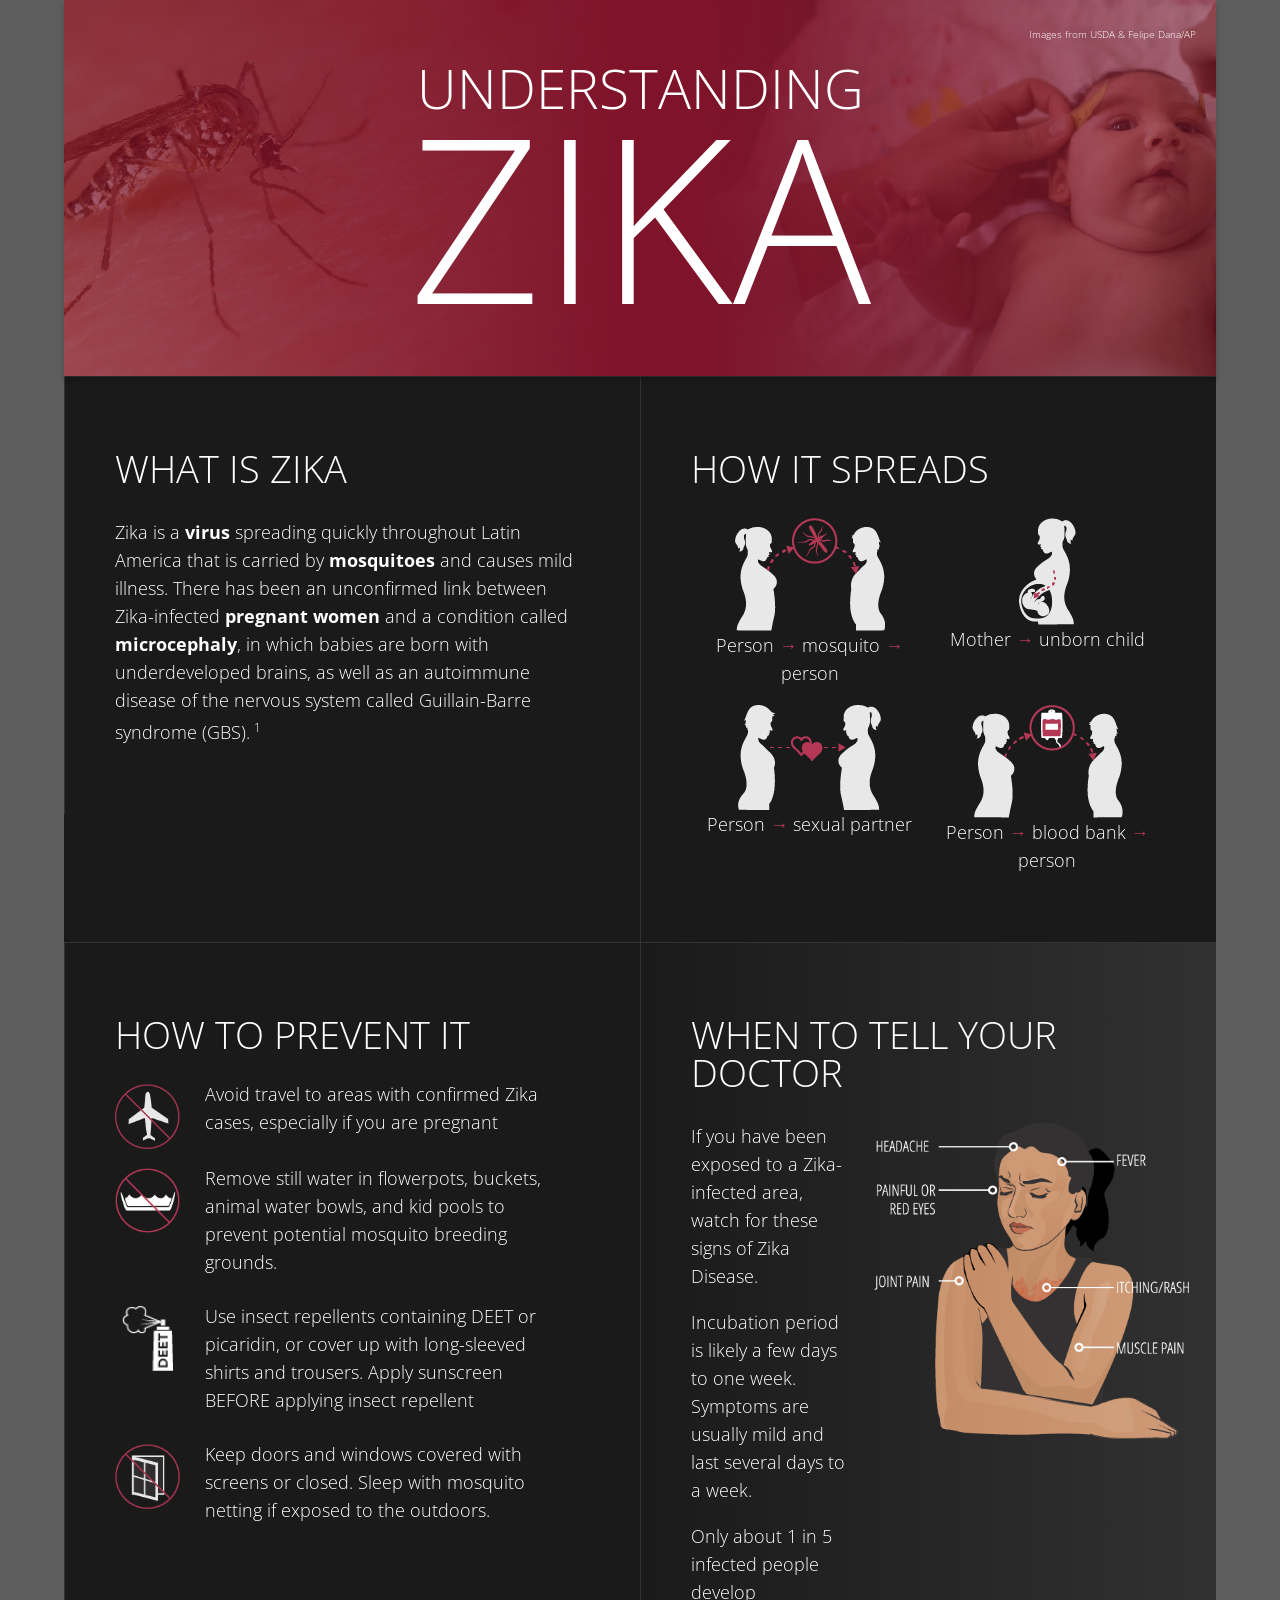
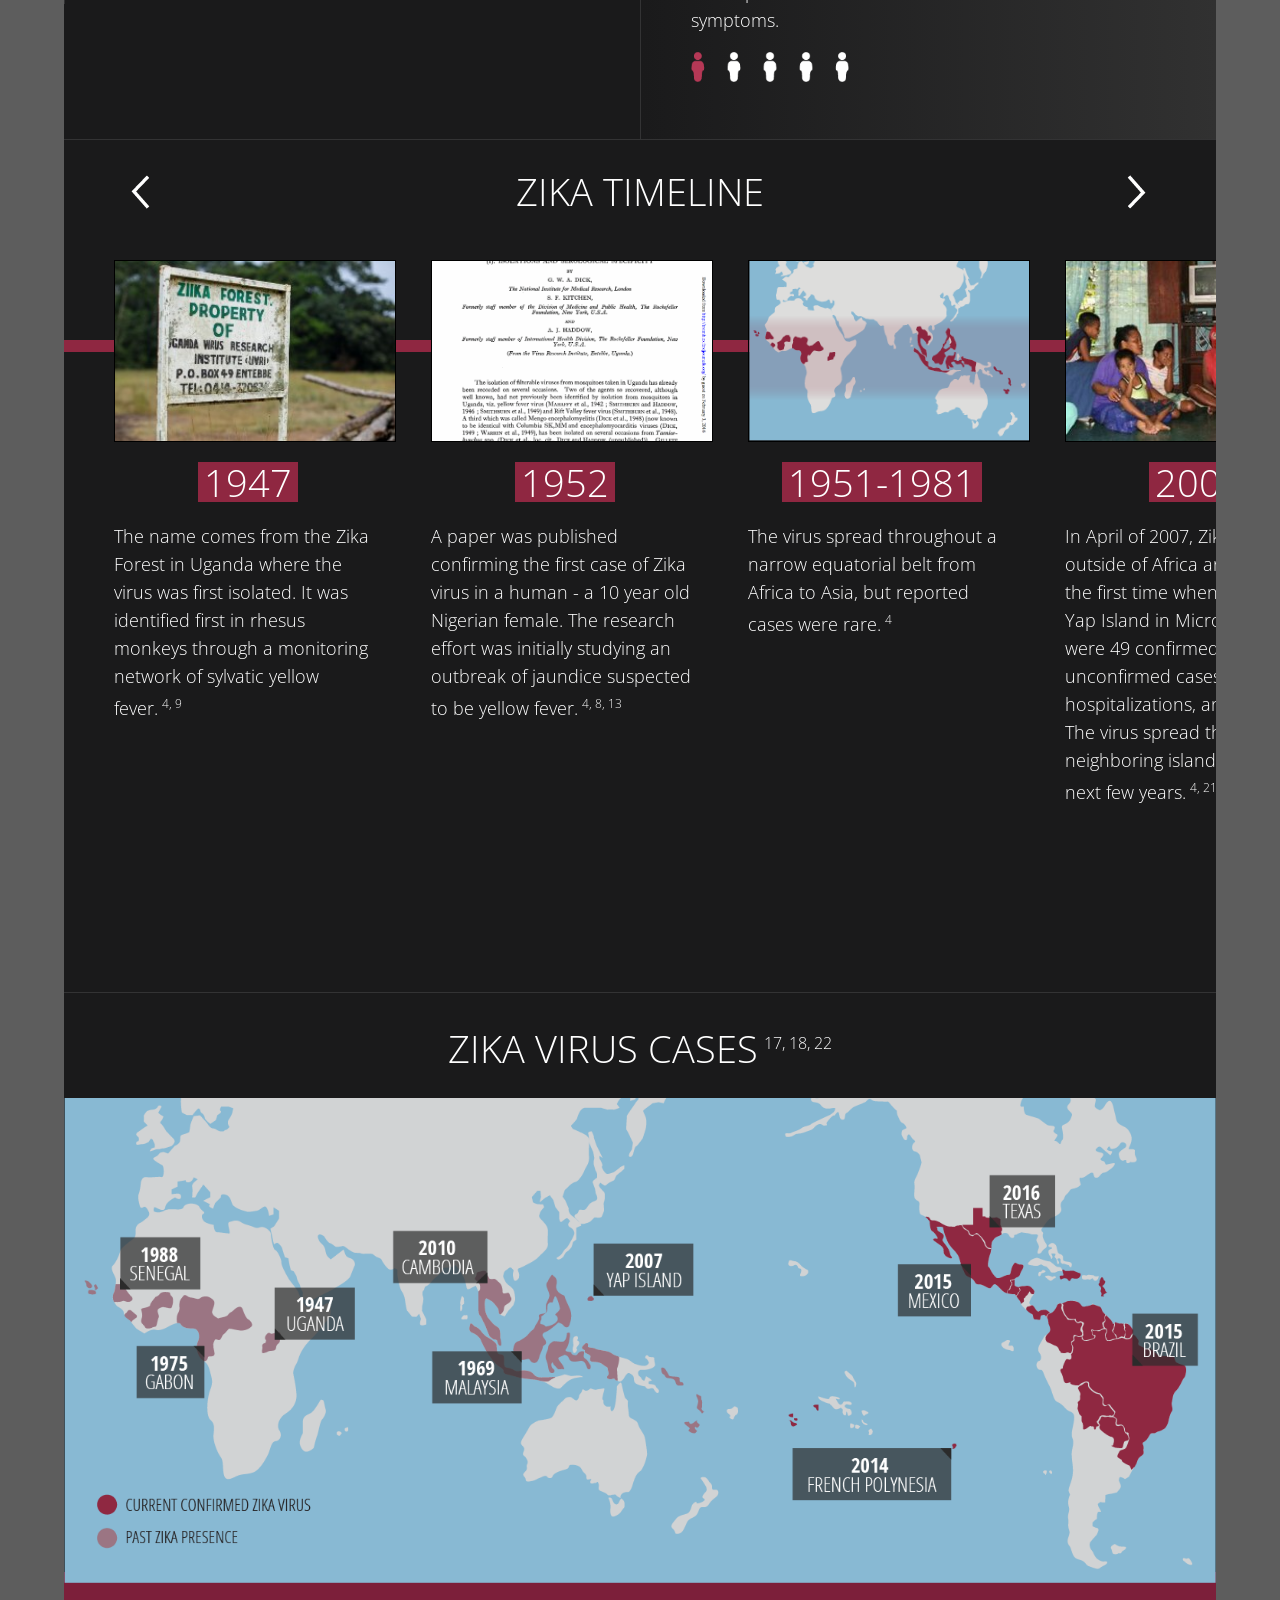
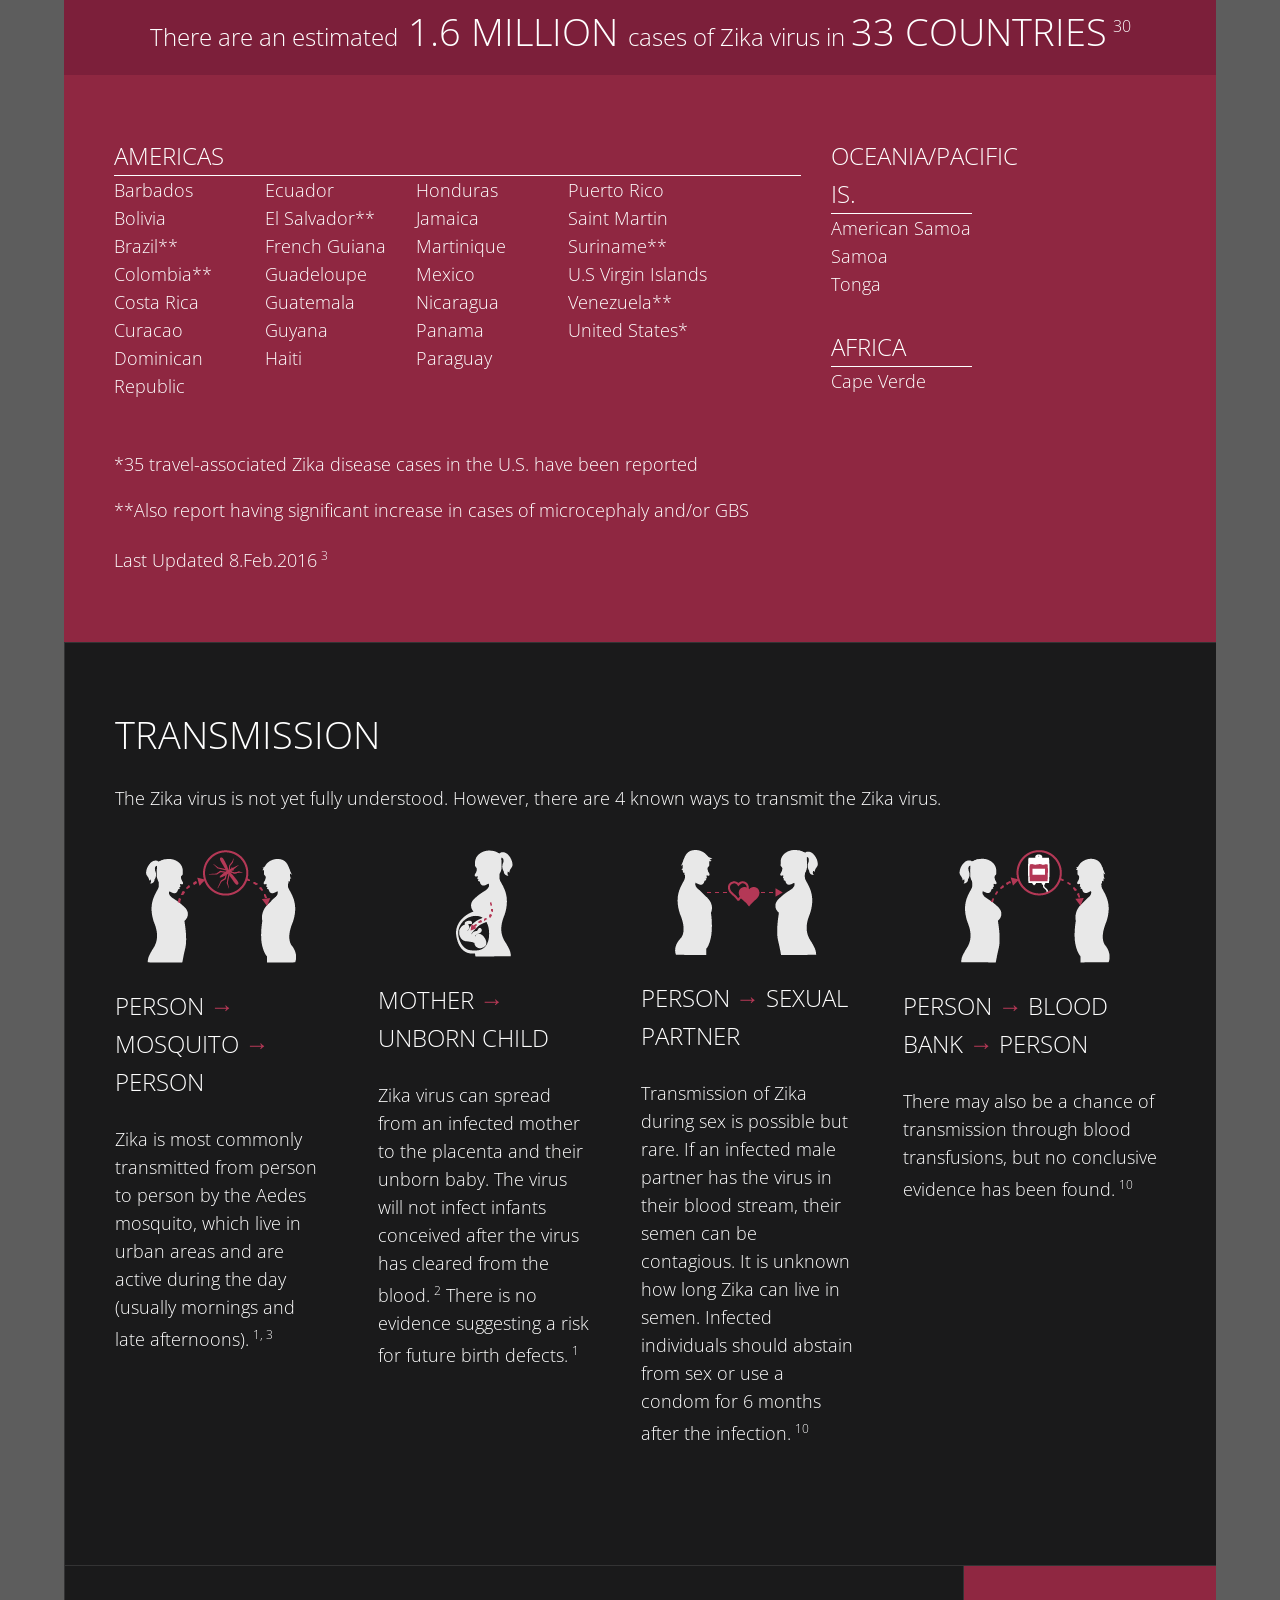
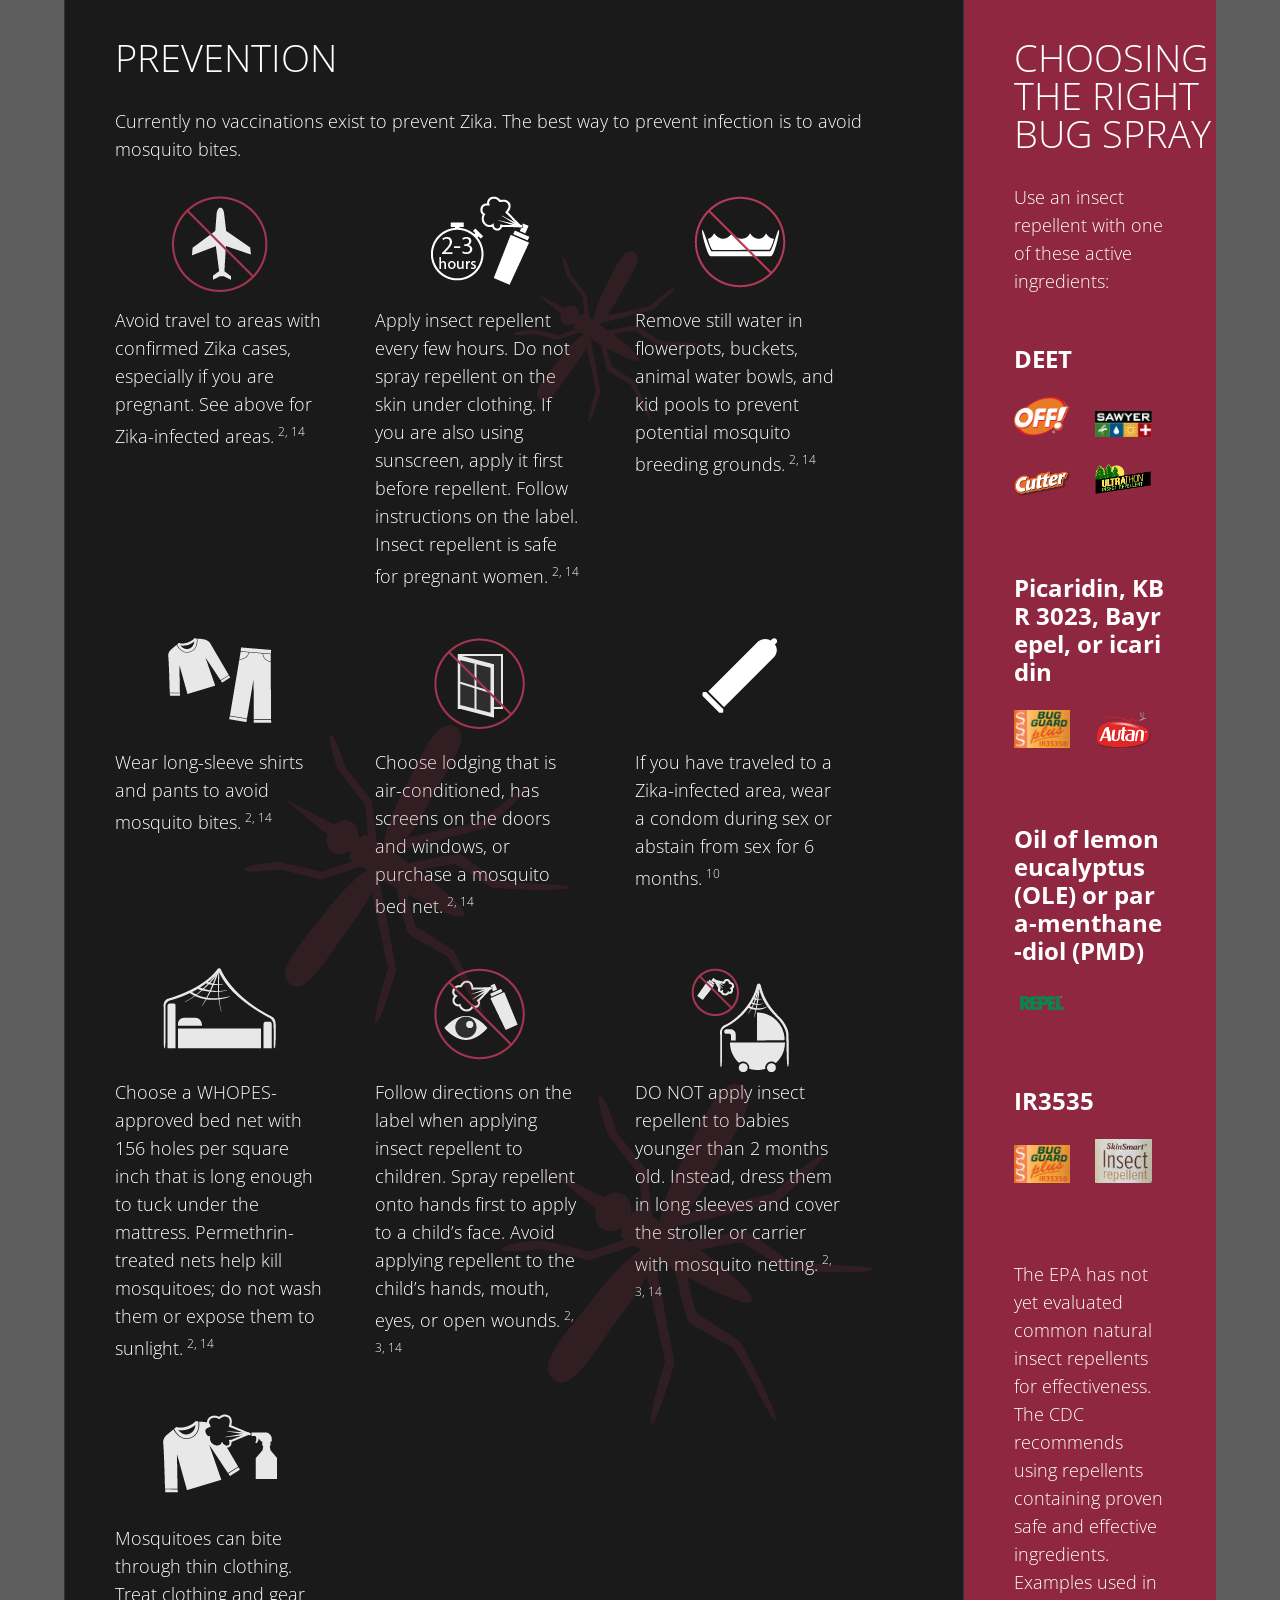
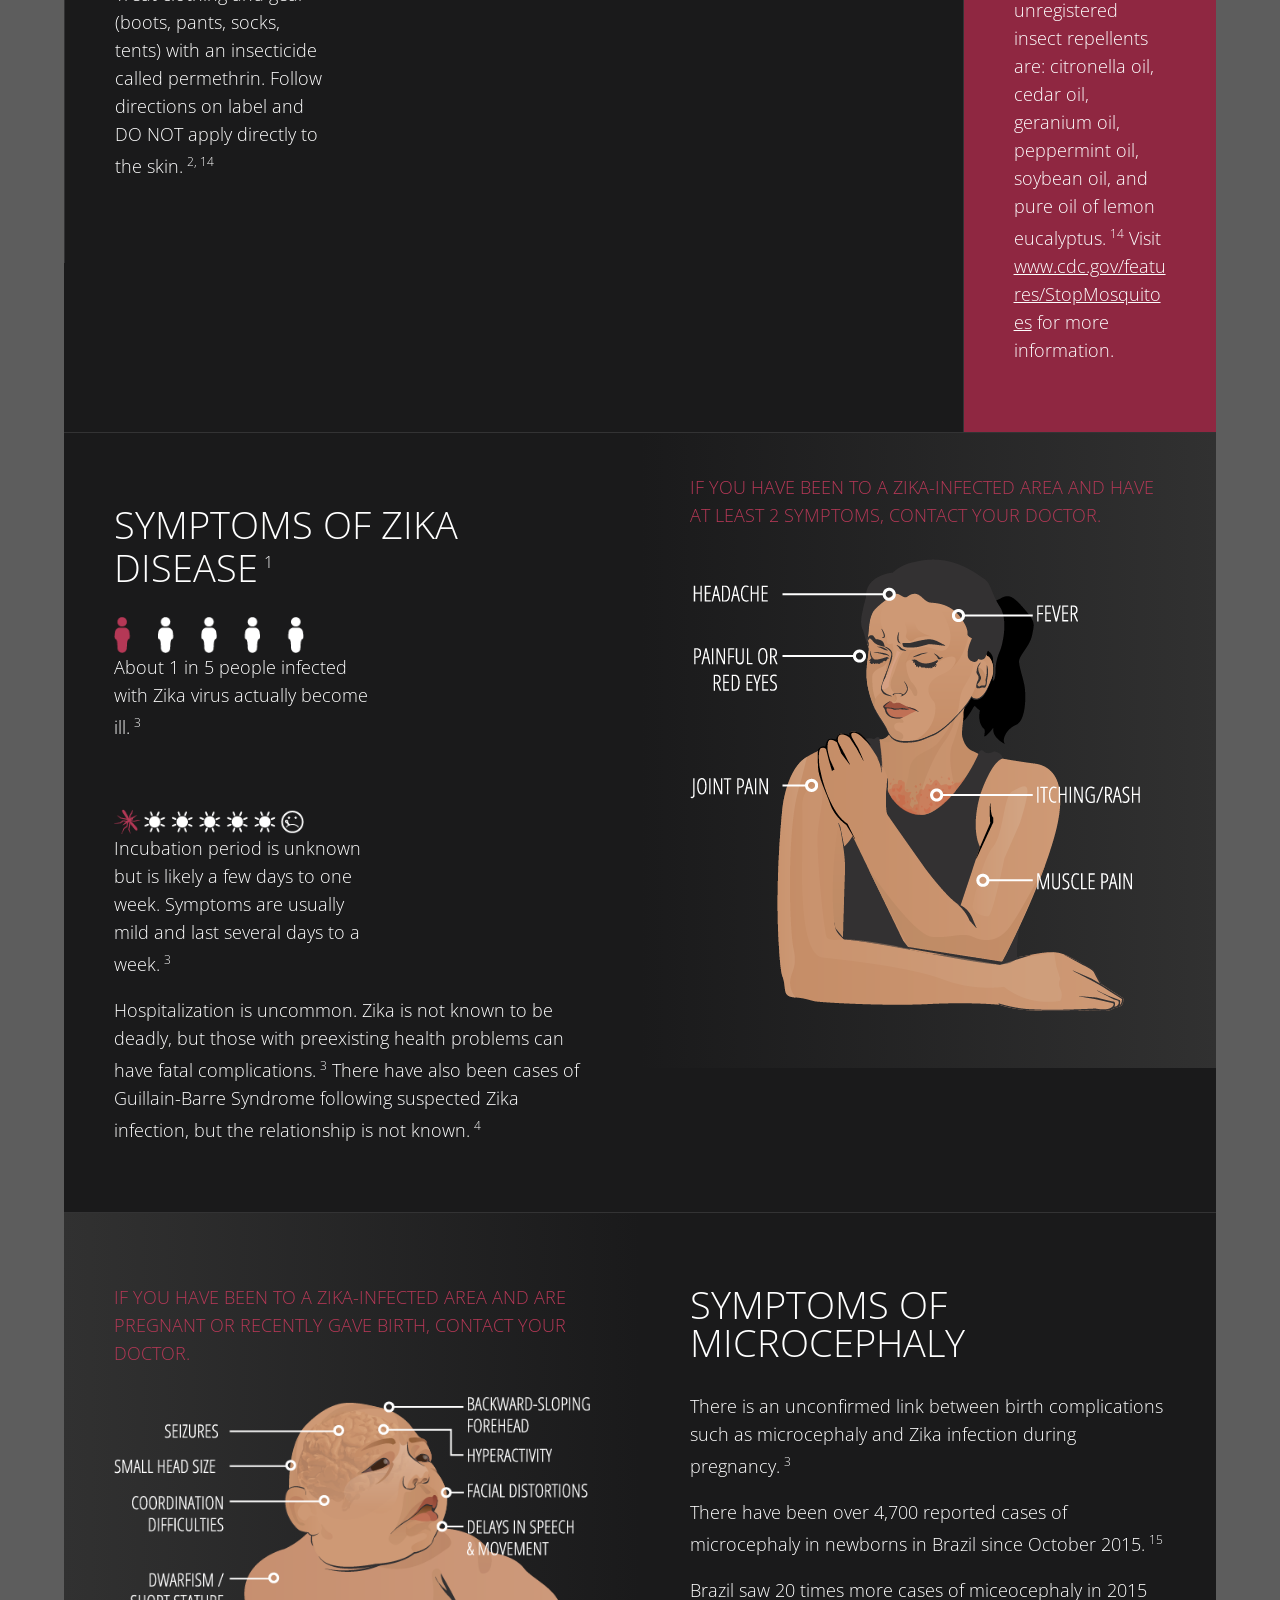
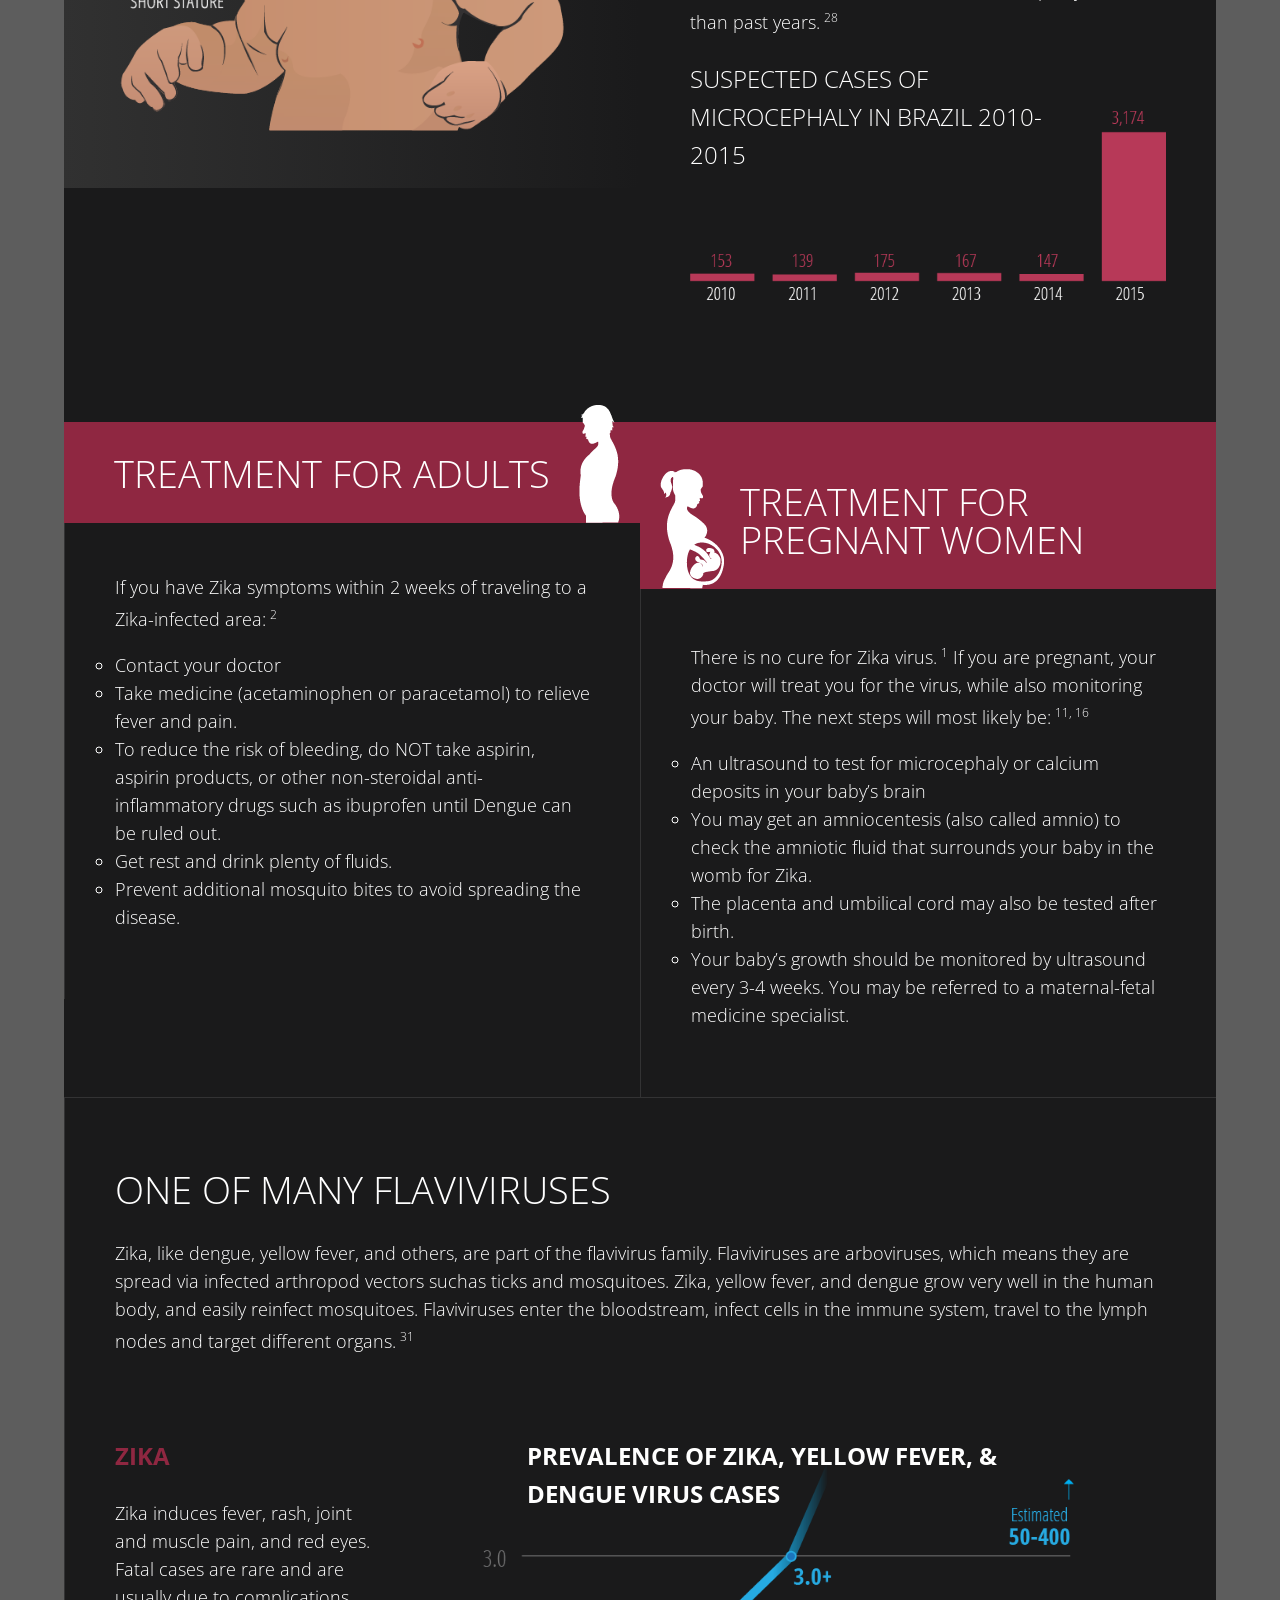
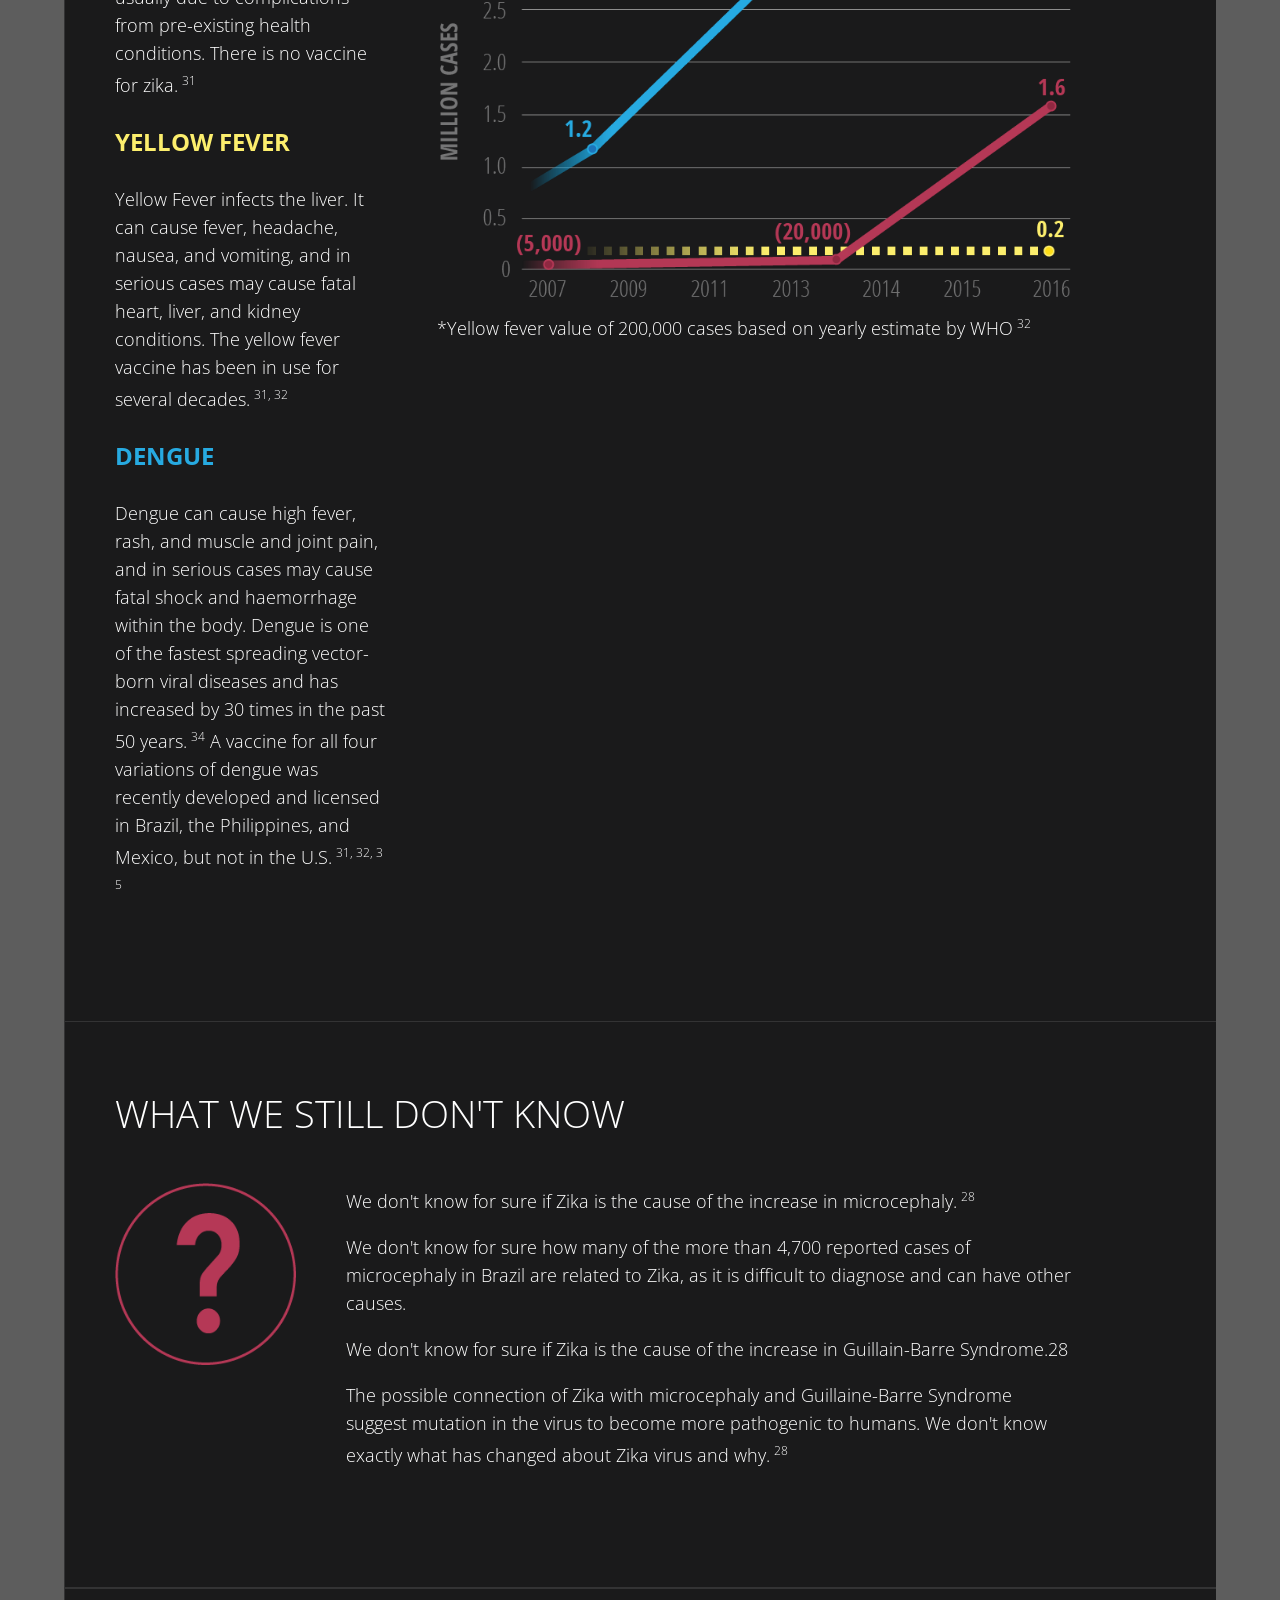
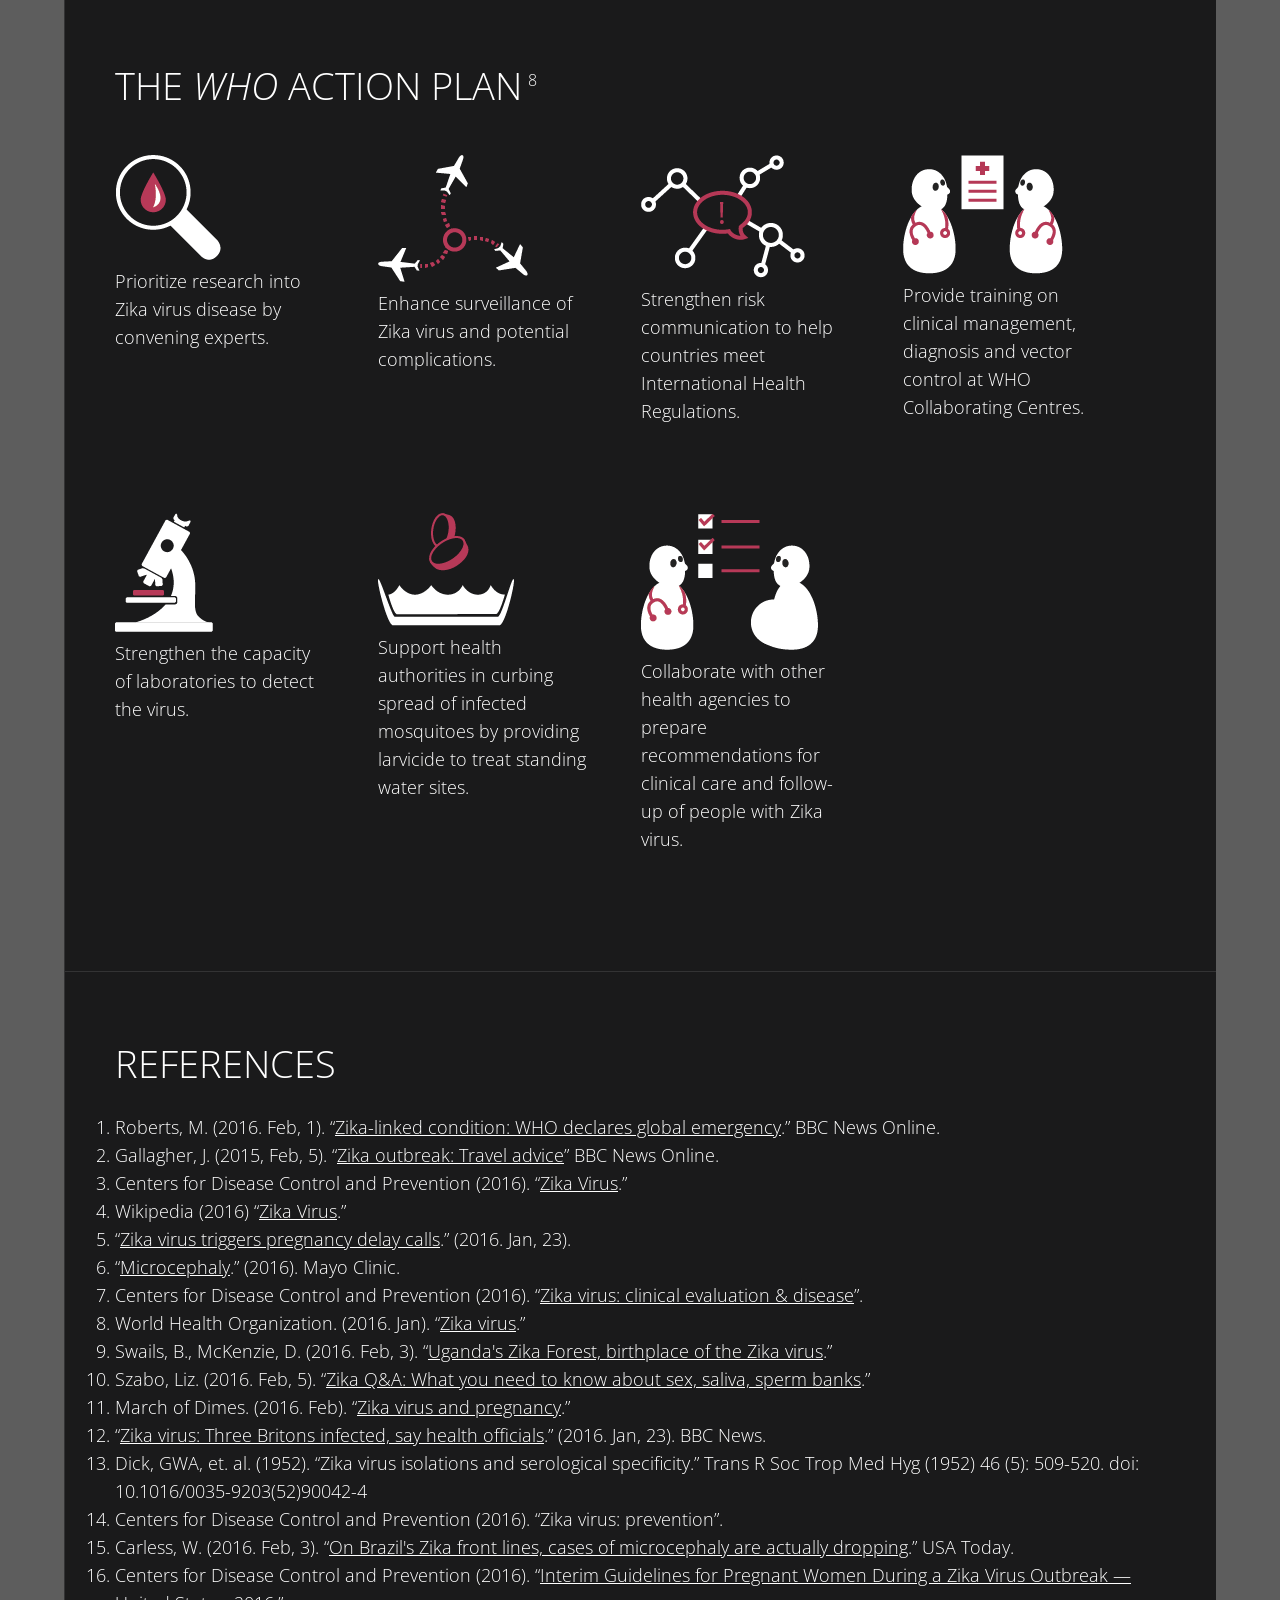
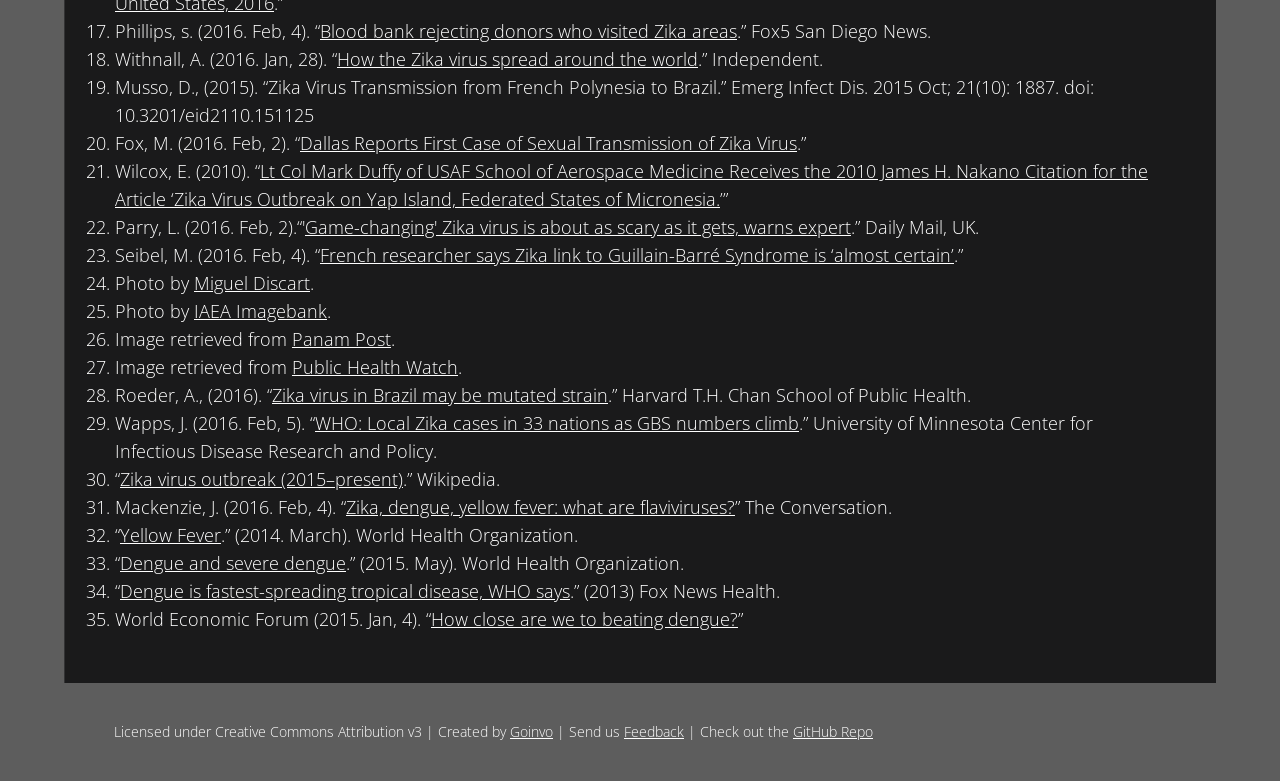
==== index.html @ 864852ea "anchor tag headers, graph update, references update" ====
<!DOCTYPE html>
<html lang="en-US">
<head>
	<meta http-equiv="Content-Type" content="text/html; charset=UTF-8"> 
	<title>Understanding Zika</title>
	<meta name="description" content="A visual guide to the Zika virus.">
	<meta name="author" content="Involution Studios">

	<meta name="twitter:card" content="summary_large_image">
	<meta name="twitter:creator" content="@goinvo">
	<meta name="twitter:title" content="Understanding Zika">
	<meta name="twitter:url" content="http://understandingzika.org/">
	<meta name="twitter:description" content="A visual guide to the #Zika virus.">
	<meta name="twitter:image" content="http://understandingzika.org/assets/images/zika-twitter-card.jpg">

	<meta name="viewport" content="initial-scale=1, width=device-width">
  
  	<link href='https://fonts.googleapis.com/css?family=Open+Sans:300,700' rel='stylesheet' type='text/css'>
	<link href='https://fonts.googleapis.com/css?family=Open+Sans+Condensed:300,700' rel='stylesheet' type='text/css'>
	<link rel="stylesheet" href="./assets/css/zika.css" media="screen">
</head>

<body>
	<div class="container">
		<nav>
			<div class="menu">
				<ul>
					<li id="expand">&equiv; </li>
					<li id="page-title">ZIKA</li>
					<li><a href="#what-is-zika">Overview</a></li>
					<li><a href="#where-is-zika">Infected Areas</a></li>
					<li><a href="#transmission">Transmission</a></li>
					<li><a href="#prevention">Prevention</a></li>
					<li><a href="#zika-symptoms">Symptoms</a></li>
					<li><a href="#treatments">Treatment</a></li>
					<li><a href="#action-plan">Action Plan</a></li>
					<li><a href="mailto:zika@goinvo.com?subject=Feedback for Understanding Zika">Feedback</a></li>
				</ul>
			</div>
			<!--<div class="providers"><a href="http://www.cdc.gov/mmwr/volumes/65/wr/mm6502e1.htm">For Healthcare Providers</a></div>-->
		</nav>

		<div class="header">
			<h1 class="title"><span id="title-understanding">Understanding</span> <span id="title-zika">Zika</span></h1>
			<div class="header-note">Images from USDA &amp; Felipe Dana/AP</div>
		</div>

		<div class="article">
			<div class="row">
				<div class="column one-half" id="what-is-zika">
					<h2>What is Zika</h2>
					<p>Zika is a <strong>virus</strong> spreading quickly throughout Latin America that is carried by <strong>mosquitoes</strong> and causes mild illness. There has been an unconfirmed link between Zika-infected <strong>pregnant women</strong> and a condition called <strong>microcephaly</strong>, in which babies are born with underdeveloped brains, as well as an autoimmune disease of the nervous system called Guillain-Barre syndrome (GBS).<sup><a href="#ref-1">1</a></sup></p>
				</div><!--end #what-is-->
				<div class="column one-half" id="spread">
					<h2>How it Spreads</h2>
					<div class="row">
						<div class="way_spread column one-half">
							<div class="image">
								<img src="./assets/images/spread-mosquito.png" alt="person to mosquito to person" class="scale-with-grid">
							</div>
							<p>Person <span class="arrow">&rarr;</span> mosquito <span class="arrow">&rarr;</span> person</p>
						</div>
						<div class="way_spread column one-half">
							<div class="image">
								<img src="./assets/images/spread-mother.png" alt="mother to unborn child"  class="scale-with-grid">
							</div>
							<p>Mother <span class="arrow">&rarr;</span> unborn child</p>
						</div>
					</div>
					<div class="row">
						<div class="way_spread column one-half">
							<div class="image">
								<img src="./assets/images/spread-partner.png" alt="person to partner" class="scale-with-grid">
							</div>
							<p>Person <span class="arrow">&rarr;</span> sexual partner</p>
						</div>
						<div class="way_spread column one-half">
							<div class="image">
								<img src="./assets/images/spread-bloodbank.png" alt="person to partner" class="scale-with-grid">
							</div>
							<p>Person <span class="arrow">&rarr;</span> blood bank <span class="arrow">&rarr;</span> person</p>
						</div>
					</div>
				</div><!--end spread-->
			</div> <!--end row 1 -->
			
			<div class="row">
				<div class="column one-half" id="overview-prevent">
					<h2>How to Prevent it</h2>
					<ul>
						<li id="prevent-travel">
							<div class="image">
								<img src="./assets/images/prevent-travel-2.png" alt="avoid travel">
							</div> 
							<p class="description">Avoid travel to areas with confirmed Zika cases, especially if you are pregnant</p>
						</li>
						<li id="prevent-longsleeves">
							<div class="image">
								<img src="./assets/images/emptywater.png" alt="longsleeved shirt">
							</div> 
							<p class="description">Remove still water in flowerpots, buckets, animal water bowls, and kid pools to prevent potential mosquito breeding grounds.</p>
						</li>
						<li id="prevent-bugspray">
							<div class="image">
								<img src="./assets/images/prevent-bugspray.png" alt="bugspray">
							</div> 
							<p class="description">Use insect repellents containing DEET or picaridin, or cover up with long-sleeved shirts and trousers. Apply sunscreen BEFORE applying insect repellent</p>
						</li>
						<li id="prevent-close">
							<div class="image">
								<img src="./assets/images/prevent-close-2.png" alt="no open windows">
							</div> 
							<p class="description">Keep doors and windows covered with screens or closed. Sleep with mosquito netting if exposed to the outdoors.</p>
						</li>
					</ul>
				</div><!-- end #prevent -->
				
				<div class="column one-half" id="signs">
					<h2>When to Tell Your Doctor</h2>
					<div class="text">
						<p>If you have been exposed to a Zika-infected area, watch for these signs of Zika Disease.</p>
						<p>Incubation period is likely a few days to one week. Symptoms are usually mild and last several days to a week.</p>
						<p>Only about 1 in 5 infected people develop symptoms.</p>
						<img src="./assets/images/1in5.png" alt="1 in 5 infected people" class="scale-with-grid">
					</div>
					<div class="signs-image">
						<img src="./assets/images/zika-symptoms.png" alt="headache, fever, painful or red eyes, joint pain, itching/rash, muscle pain" class="scale-with-grid">
					</div>
				</div><!--end signs-->
			</div> <!--end row 2 -->

			<div class="row" id="timeline">
				<div class="slider-header">
					
					<div class="timeline-arrow prev"><div class="arrow"></div></div>
					<div class="timeline-arrow next"><div class="arrow"></div></div>
					<h2>Zika Timeline</h2>
				</div>
				<div class="line"></div>
				<div class="slider">
					<ul>
						<li>
							<div class="timeline-image">
								<img src="./assets/images/1947-zika-forest.jpg" alt="Zika Forest in Uganda" class="scale-with-grid">
							</div>
							<span class="year">1947</span>
							<div class="description">
								<p>The name comes from the Zika Forest in Uganda where the virus was first isolated. It was identified first in rhesus monkeys through a monitoring network of sylvatic yellow fever.<sup><a href="#ref-4">4</a>, <a href="#ref-9">9</a></sup></p>
							</div>
						</li>
						<li>
							<div class="timeline-image">
								<img src="./assets/images/1952-first-case-zika.png" alt="Research paper by GWA, Dick et. al isolating first human case of Zika" class="scale-with-grid">
							</div>
							<span class="year">1952</span>
							<div class="description">
								<p>A paper was published confirming the first case of Zika virus in a human - a 10  year old Nigerian female. The research effort was initially studying an outbreak of jaundice suspected to be yellow fever.<sup><a href="#ref-4">4</a>, <a href="#ref-8">8</a>, <a href="#ref-13">13</a></sup></p>
							</div>
						</li>
						<li>
							<div class="timeline-image">
								<img src="./assets/images/1951-map.png" alt="Global map with parts of Africa and Asia highlighted" class="scale-with-grid">
							</div>
							<span class="year">1951-1981</span>
							<div class="description">
								<p>The virus spread throughout a narrow equatorial belt from Africa to Asia, but reported cases were rare.<sup><a href="#ref-4">4</a></sup></p>
							</div>
						</li>
						<li>
							<div class="timeline-image">
								<img src="./assets/images/2007-yap-island-outbreak.jpg" alt="Air Force photo - Mark Duffy interviews family on Yap Island investigaing Zika outbreak" class="scale-with-grid">
							</div>
							<span class="year">2007</span>
							<div class="description">
								<p>In April of 2007, Zika made it outside of Africa and Asia for the first time when it spread to Yap Island in Micronesia. There were 49 confirmed cases, 59 unconfirmed cases, no hospitalizations, and no deaths. The virus spread throughout neighboring islands over the next few years.<sup><a href="#ref-4">4</a>, <a href="#ref-21">21</a></sup></p>
							</div>
						</li>
						<li>
							<div class="timeline-image">
								<img src="./assets/images/2014-world-cup.jpg" alt="Miguel Discart - 2014 world cup fans gather in the street" class="scale-with-grid">
							</div>
							<span class="year">2014</span>
							<div class="description">
								<p>The virus spread across pacific ocean to French Polynesia (where its link with Guillain-Barré Syndrome first arose) and other neighboring islands in the largest outbreak to date. It is believed that the 2014 Soccer World Cup, drawing a multitude of international fans, was responsible for the spread of Zika to Brazil.<sup><a href="#ref-19">19</a>, <a href="#ref-23">23</a>, <a href="#ref-24">24</a></sup></p>
							</div>
						</li>
						<li>
							<div class="timeline-image">
								<img src="./assets/images/2015-zika-mosquitoes.jpg" alt="IAEA Imagebank - Zika-carrying mosquitoes are studied in Brazil" class="scale-with-grid">
							</div>
							<span class="year">2015</span>
							<div class="description">
								<p>In April of 2015, Zika spread from the ongoing outbreak in Brazil to Mexico, Central America, Caribbean, and South America where it reached pandemic levels.<sup><a href="#ref-4">4</a>, <a href="#ref-25">25</a></sup></p>
							</div>
						</li>
						<li>
							<div class="timeline-image">
								<img src="./assets/images/level2alert.png" alt="level 2 alert" class="scale-with-grid">
							</div>
							<span class="year">15 Jan 2016</span>
							<div class="description">
								<p>CDC issued a Level 2 travel alert for travelers to affected countries and guidelines for pregnant women to consult their doctors before traveling to a Zika-infected area.<sup><a href="#ref-3">3</a>, <a href="#ref-4">4</a>, <a href="#ref-12">12</a></sup></p>
							</div>
						</li>
						<li>
							<div class="timeline-image">
								<img src="./assets/images/2016-minister-gaviria.jpg" alt="Health Minister Alejandro Gaviria, one leader from Columbia who suggests a delay in pregnancy" class="scale-with-grid">
							</div>
							<span class="year">23 Jan 2016</span>
							<div class="description">
								<p>Five South American countries advised women to postpone getting pregnant until more is known about the risks, prompting criticism from women's health organizations and general public.<sup><a href="#ref-5">5</a>, <a href="#ref-26">26</a></sup></p>
							</div>
						</li>
						<li>
							<div class="timeline-image">
								<img src="./assets/images/2016-sexual-travel-cases.jpg" alt="zika test tube" class="scale-with-grid">
							</div>
							<span class="year">2 Feb 2016</span>
							<div class="description">
								<p>31 isolated cases in the US, in 11 states and DC. These were all travel associated cases with the exception of one case of sexual transmission in Dallas, TX. Travel-related cases were also reported in Spain, the UK, Ireland, and others.<sup><a href="#ref-3">3</a>, <a href="#ref-12">12</a>, <a href="#ref-20">20</a>, <a href="#ref-27">27</a></sup></p>
							</div>
						</li>
					</ul>
				</div>
				
			</div><!--end timeline row-->

			<div class="row" id="where-is-zika">
				<div id="traveled">
					<h2>Zika Virus Cases<sup><a href="#ref-17">17</a>, <a href="#ref-18">18</a>, <a href="#ref-22">22</a></sup></h2>
					<img src="./assets/images/map.png" longdesc="Uganda in 1947, Gabon in 1975, Senegal in 1988, Malaysia in 1969, Yap Island in 2007, Cambodia in 2010, French Polynesia in 2014, Mexico in 2015, Brazil in 2015, and Texas in 2016" class="scale-with-grid">
				</div>
				<div id="now">
					<div id="where-list">
						<h2><span class="no-caps">There are an estimated</span> 1.6 Million <span class="no-caps">cases of Zika virus in </span>33 Countries<sup><a href="#ref-30">30</a></sup></h2>
						<div class="row">
							<div id="americas" class="columns eight">
								<h3>Americas</h3>
								<ul class="columns three">
									<li>Barbados</li>
									<li>Bolivia</li>
									<li>Brazil**</li>
									<li>Colombia**</li>
									<li>Costa Rica</li>
									<li>Curacao</li>
									<li>Dominican Republic</li>
								</ul>
								<ul class="columns three">
									<li>Ecuador</li>
									<li>El Salvador**</li>
									<li>French Guiana</li>
									<li>Guadeloupe</li>
									<li>Guatemala</li>
									<li>Guyana</li>
									<li>Haiti</li>
								</ul>
								<ul class="columns three">
									<li>Honduras</li>
									<li>Jamaica</li>
									<li>Martinique</li>
									<li>Mexico</li>
									<li>Nicaragua</li>
									<li>Panama</li>
									<li>Paraguay</li>
								</ul>
								<ul class="columns three">
									<li>Puerto Rico</li>
									<li>Saint Martin</li>
									<li>Suriname**</li>
									<li>U.S Virgin Islands</li>
									<li>Venezuela**</li>
									<li>United States*</li>
								</ul>
							</div>
							<div id="pacific" class="columns two">
								<h3>Oceania/Pacific Is.</h3>
								<ul>
									<li>American Samoa</li>
									<li>Samoa</li>
									<li>Tonga</li>
								</ul>
							</div>
							<div id="africa" class="columns two">
								<h3>Africa</h3>
								<ul>
									<li>Cape Verde</li>
								</ul>
							</div>
						</div>
						<div class="row">
							<p>*35 travel-associated Zika disease cases in the U.S. have been reported</p>
							<p>**Also report having significant increase in cases of microcephaly and/or GBS</p>
							<p class="updated">Last Updated 8.Feb.2016<sup><a href="#ref-3">3</a></sup></p>
						</div>
					</div>
				</div>
			</div> <!--end row 3 / #where -->

			<div class="row">
				<div class="column" id="transmission">
					<h2>Transmission</h2>
					<p>The Zika virus is not yet fully understood. However, there are 4 known ways to transmit the Zika virus.</p>
					<div class="row">
						<div class="way_spread columns three">
							<div class="image">
								<img src="./assets/images/spread-mosquito.png" alt="person to mosquito to person" class="scale-with-grid">
							</div>
							<h3>Person <span class="arrow">&rarr;</span> mosquito <span class="arrow">&rarr;</span> person</h3>
							<p>Zika is most commonly transmitted from person to person by the Aedes mosquito, which live in urban areas and are active during the day (usually mornings and late afternoons).<sup><a href="#ref-1">1</a>, <a href="#ref-3">3</a></sup></p>
						</div>
						<div class="way_spread columns three">
							<div class="image">
								<img src="./assets/images/spread-mother.png" alt="mother to unborn child"  class="scale-with-grid">
							</div>
							<h3>Mother <span class="arrow">&rarr;</span> unborn child</h3>
							<p>Zika virus can spread from an infected mother to the placenta and their unborn baby. The virus will not infect infants conceived after the virus has cleared from the blood.<sup><a href="#ref-2">2</a></sup> There is no evidence suggesting a risk for future birth defects.<sup><a href="#ref-1">1</a></sup></p>
						</div>

						<div class="way_spread columns three">
							<div class="image">
								<img src="./assets/images/spread-partner.png" alt="person to partner" class="scale-with-grid">
							</div>
							<h3>Person <span class="arrow">&rarr;</span> sexual partner</h3>
							<p>Transmission of Zika during sex is possible but rare. If an infected male partner has the virus in their blood stream, their semen can be contagious. It is unknown how long Zika can live in semen. Infected individuals should abstain from sex or use a condom for 6 months after the infection.<sup><a href="#ref-10">10</a></sup></p>
						</div>
						<div class="way_spread columns three">
							<div class="image">
								<img src="./assets/images/spread-bloodbank.png" alt="person to partner" class="scale-with-grid">
							</div>
							<h3>Person <span class="arrow">&rarr;</span> blood bank <span class="arrow">&rarr;</span> person</h3>
							<p>There may also be a chance of transmission through blood transfusions, but no conclusive evidence has been found.<sup><a href="#ref-10">10</a></sup></p>
						</div>
					</div>
				</div><!--end spread-->
			</div>

			<div class="row">
				<div class="column nine columns" id="prevention">
					<h2>Prevention</h2>
					<p id="vaccinations">Currently no vaccinations exist to prevent Zika. The best way to prevent infection is to avoid mosquito bites.</p>
					<div class="mosquito" id="mosquito-1"></div>
					<div class="mosquito" id="mosquito-2"></div>
					<div class="mosquito" id="mosquito-3"></div>
					<div class="row">
						<div class="column one-third" id="prevent-travel-2">
							<div class="image">
								<img src="./assets/images/prevent-travel-2.png" alt="avoid travel">
							</div>
							<p>Avoid travel to areas with confirmed Zika cases, especially if you are pregnant. See above for Zika-infected areas.<sup><a href="#ref-2">2</a>, <a href="#ref-14">14</a></sup></p>
						</div>
						<div class="column one-third" id="prevent-bugspray-2">
							<div class="image">
								<img src="./assets/images/prevent-bugspray-2.png" alt="apply spray every 2-3 hours">
							</div>
							<p>Apply insect repellent every few hours. Do not spray repellent on the skin under clothing. If you are also using sunscreen, apply it first before repellent. Follow instructions on the label. Insect repellent is safe for pregnant women.<sup><a href="#ref-2">2</a>, <a href="#ref-14">14</a></sup></p>
						</div>
						<div class="column one-third" id="prevent-spray-clothes">
							<div class="image">
								<img src="./assets/images/emptywater.png" alt="empty water">
							</div>
							<p>Remove still water in flowerpots, buckets, animal water bowls, and kid pools to prevent potential mosquito breeding grounds.<sup><a href="#ref-2">2</a>, <a href="#ref-14">14</a></sup></p>
						</div>
					</div>
					<div class="row">
						<div class="column one-third" id="prevent-longsleeves-2">
							<div class="image">
								<img src="./assets/images/prevent-longsleeves-2.png" alt="longsleeve shirt and pants">
							</div>
							<p>Wear long-sleeve shirts and pants to avoid mosquito bites.<sup><a href="#ref-2">2</a>, <a href="#ref-14">14</a></sup></p>
						</div>
						<div class="column one-third" id="prevent-close-2">
							<div class="image">
								<img src="./assets/images/prevent-close-2.png" alt="close door and windows">
							</div>
							<p>Choose lodging that is air-conditioned, has screens on the doors and windows, or purchase a mosquito bed net.<sup><a href="#ref-2">2</a>, <a href="#ref-14">14</a></sup></p>
						</div>
						<div class="column one-third" id="prevent-baby-net">
							<div class="image">
								<img src="./assets/images/wearcondom_360.png" alt="condom">
							</div>
							<p>If you have traveled to a Zika-infected area, wear a condom during sex or abstain from sex for 6 months.<sup><a href="#ref-10">10</a></sup></p>
						</div>
					</div>
					<div class="row">
						<div class="column one-third" id="prevent-net">
							<div class="image">
								<img src="./assets/images/prevent-net.png" alt="put mosqiuto netting on beds">
							</div>
							<p>Choose a WHOPES-approved bed net with 156 holes per square inch that is long enough to tuck under the mattress. Permethrin-treated nets help kill mosquitoes; do not wash them or expose them to sunlight.<sup><a href="#ref-2">2</a>, <a href="#ref-14">14</a></sup></p>
						</div>
						<div class="column one-third" id="prevent-directions">
							<div class="image">
								<img src="./assets/images/prevent-directions.png" alt="follow directions">
							</div>
							<p>Follow directions on the label when applying insect repellent to children. Spray repellent onto hands first to apply to a child’s face. Avoid applying repellent to the child’s hands, mouth, eyes, or open wounds.<sup><a href="#ref-2">2</a>, <a href="#ref-3">3</a>, <a href="#ref-14">14</a></sup></p>
						</div>
						<div class="column one-third" id="prevent-baby-net">
							<div class="image">
								<img src="./assets/images/prevent-baby-net.png" alt="put mosquito netting on carriers">
							</div>
							<p>DO NOT apply insect repellent to babies younger than 2 months old. Instead, dress them in long sleeves and cover the stroller or carrier with mosquito netting.<sup><a href="#ref-2">2</a>, <a href="#ref-3">3</a>, <a href="#ref-14">14</a></sup></p>
						</div>
					</div>
					<div class="row">
						<div class="column one-third" id="prevent-spray-clothes">
							<div class="image">
								<img src="./assets/images/prevent-spray-clothes.png" alt="spray clothes with bugspray">
							</div>
							<p>Mosquitoes can bite through thin clothing. Treat clothing and gear (boots, pants, socks, tents) with an insecticide called permethrin. Follow directions on label and DO NOT apply directly to the skin.<sup><a href="#ref-2">2</a>, <a href="#ref-14">14</a></sup></p>
						</div>
					</div>
				</div>
				<div class="column three columns" id="right-spray">
					<h2>Choosing the right bug spray</h2>
					<p>Use an insect repellent with one of these active ingredients:</p>
					<div class="sprays" id="deet">
						<h3>DEET</h3>
						<ul>
							<li class="spray-off"><img src="./assets/images/off.png" alt="off bug spray logo" class="scale-with-grid"></li>
							<li class="spray-sawyer"><img src="./assets/images/Sawyer-logo1.jpg" alt="sawyer logo" class="scale-with-grid"></li>
						</ul>
						<ul>
							<li class="spray-cutter"><img src="./assets/images/cutter.png" alt="cutter logo" class="scale-with-grid"></li>
							<li class="spray-ultrathon"><img src="./assets/images/ultrathon_logo.png" alt="ultrathon logo" class="scale-with-grid"></li>
						</ul>
					</div>
					<div class="sprays" id="picaridin">
						<h3>Picaridin, KBR 3023, Bayrepel, or icaridin</h3>
						<ul>
							<li class="spray-sss"><img src="./assets/images/sss.png" alt="sss logo" class="scale-with-grid"></li>
							<li class="spray-autan"><img src="./assets/images/autan_logo_m.png" alt="autan logo" class="scale-with-grid"></li>
						</ul>
					</div>
					<div class="sprays" id="eucalyptus">
						<h3>Oil of lemon eucalyptus (OLE) or para-menthane-diol (PMD)</h3>
						<ul>
							<li class="spray-repel"><img src="./assets/images/repel-logo.png" alt="repel logo" class="scale-with-grid"></li>
						</ul>
					</div>
					<div class="sprays" id="ir3535">
						<h3>IR3535</h3>
						<ul>
							<li class="spray-sss"><img src="./assets/images/sss.png" alt="sss logo" class="scale-with-grid"></li>
							<li class="spray-skinsmart"><img src="./assets/images/skinsmart.png" alt="skinsmart logo" class="scale-with-grid"></li>
						</ul>
					</div>
					<p>The EPA has not yet evaluated common natural insect repellents for effectiveness. The CDC recommends using repellents containing proven safe and effective ingredients. Examples used in unregistered insect repellents are: citronella oil, cedar oil, geranium oil, peppermint oil, soybean oil, and pure oil of lemon eucalyptus.<sup><a href="#ref-14">14</a></sup> Visit <a href="www.cdc.gov/features/StopMosquitoes" target="blank">www.cdc.gov/features/StopMosquitoes</a> for more information.</p>
				</div>

			</div>

			<div class="row" id="zika-symptoms">
				<div class="column one-half">
					<h2>Symptoms of Zika Disease<sup><a href="#ref-1">1</a></sup></h2>
					<div class="para">
						<img src="./assets/images/1in5.png" alt="1 in 5 infected people" class="scale-with-grid" />
						<p>About 1 in 5 people infected with Zika virus actually become ill.<sup><a href="#ref-3">3</a></sup></p>
					</div>
					<div class="para">
						<img src="./assets/images/incubation.png" id="incubation" alt="1 in 5 infected people" />
						<p>Incubation period is unknown but is likely a few days to one week. Symptoms are usually mild and last several days to a week.<sup><a href="#ref-3">3</a></sup></p>
					</div>
					<p>Hospitalization is uncommon. Zika is not known to be deadly, but those with preexisting health problems can have fatal complications.<sup><a href="#ref-3">3</a></sup> There have also been cases of Guillain-Barre Syndrome following suspected Zika infection, but the relationship is not known.<sup><a href="#ref-4">4</a></sup></p>
				</div>
				<div class="column one-half signs-image">
					<div class="warning">If you have been to a Zika-infected area and have at least 2 symptoms, contact your doctor.</div>
					<img src="./assets/images/zika-symptoms.png" alt="headache, fever, painful or red eyes, joint pain, itching/rash, muscle pain" class="scale-with-grid">
				</div>
      		</div><!--end row-->

			<div class="row" id="symptoms-microcephaly">
				<div class="column one-half microceph-image">
					<div class="warning">If you have been to a Zika-infected area and are pregnant or recently gave birth, contact your doctor.</div>
					<img src="./assets/images/symptoms-microcephalacy.png" alt="seizures,small head size, coordination difficulties, dwarfism/short stature, backward-sloping forehead, hyperactivity, facial distortions, delays in speech and movement" class="scale-with-grid">
				</div>
				<div class="column one-half">
					<h2>Symptoms of Microcephaly</h2>
					<p>There is an unconfirmed link between birth complications such as microcephaly and Zika infection during pregnancy.<sup><a href="#ref-3">3</a></sup></p>
					<p>There have been over 4,700 reported cases of microcephaly in newborns in Brazil since October 2015.<sup><a href="#ref-15">15</a></sup></p>
					<p>Brazil saw 20 times more cases of miceocephaly in 2015 than past years.<sup><a href="#ref-28">28</a></sup></p>
					<div class="graph">
						<h3>Suspected Cases of Microcephaly in Brazil 2010-2015</h3>
						<img src="./assets/images/microcephaly_cases_brazil.png" alt="153 in 2010, 139 in 2011, 175 in 2012, 167 in 2013, 147 in 2014, and 3174 in 2015" class="scale-with-grid" />
					</div>
				</div>
			</div><!--end row-->

			<div class="row" id="treatments">
				<div class="column one-half" id="treatment-adults">
					<div class="treatment-header">
						<h2>Treatment for Adults</h2>
						<div class="treatment-image">
							<img src="./assets/images/treatment-adults.png" alt="adult">
						</div>
					</div>
					<div class="treatment-plan">
						<p>If you have Zika symptoms within 2 weeks of traveling to a Zika-infected area:<sup><a href="#ref-2">2</a></sup></p>
						<ul>
							<li>Contact your doctor</li>
							<li>Take medicine (acetaminophen or paracetamol) to relieve fever and pain.</li>
							<li>To reduce the risk of bleeding, do NOT take aspirin, aspirin products, or other non-steroidal anti-inflammatory drugs such as ibuprofen until Dengue can be ruled out.</li>
							<li>Get rest and drink plenty of fluids.</li>
							<li>Prevent additional mosquito bites to avoid spreading the disease.</li>
						</ul>
					</div>
				</div>
				<div class="column one-half" id="treatment-pregnant">
					<div class="treatment-header">
						<div class="treatment-image">
							<img src="./assets/images/treatment-pregnant.png" alt="pregnant woman">
						</div>
						<h2>Treatment for Pregnant Women</h2>
					</div>
					<div class="treatment-plan">
						<p>There is no cure for Zika virus.<sup><a href="#ref-1">1</a></sup> If you are pregnant, your doctor will treat you for the virus, while also monitoring your baby. The next steps will most likely be:<sup><a href="#ref-11">11</a>, <a href="#ref-16">16</a></sup></p>
						<ul>
							<li>An ultrasound to test for microcephaly or calcium deposits in your baby’s brain</li>
							<li>You may get an amniocentesis (also called amnio) to check the amniotic fluid that surrounds your baby in the womb for Zika.</li>
							<li>The placenta and umbilical cord may also be tested after birth.</li>
							<li>Your baby’s growth should be monitored by ultrasound every 3-4 weeks. You may be referred to a maternal-fetal medicine specialist.</li>
						</ul>
					</div>
				</div>
			</div><!--end row-->

			<div class="row" id="flavivirus">
				<div class="column">
					<h2>One of Many Flaviviruses</h2>
					<p>Zika, like dengue, yellow fever, and others, are part of the flavivirus family. Flaviviruses are arboviruses, which means they are spread via infected arthropod vectors suchas ticks and mosquitoes. Zika, yellow fever, and dengue grow very well in the human body, and easily reinfect mosquitoes. Flaviviruses enter the bloodstream, infect cells in the immune system, travel to the lymph nodes and target different organs.<sup><a href="#ref-31">31</a></sup></p>
					<div class="row">
						<div class="column one-third">
							<div id="flavivirus-zika">
								<h3>Zika</h3>
								<p>Zika induces fever, rash, joint and muscle pain, and red eyes. Fatal cases are rare and are usually due to complications from pre-existing health conditions. There is no vaccine for zika.<sup><a href="ref-31">31</a></sup></p>
							</div>
							<div id="flavivirus-yellow">
								<h3>Yellow Fever</h3>
								<p>Yellow Fever infects the liver. It can cause fever, headache, nausea, and vomiting, and in serious cases may cause fatal heart, liver, and kidney conditions. The yellow fever vaccine has been in use for several decades.<sup><a href="#ref-31">31</a>, <a href="#ref-32">32</a></sup></p>
							</div>
							<div id="flavivirus-dengue">
								<h3>Dengue</h3>
								<p>Dengue can cause high fever, rash, and muscle and joint pain, and in serious cases may cause fatal shock and haemorrhage within the body. Dengue is one of the fastest spreading vector-born viral diseases and has increased by 30 times in the past 50 years.<sup><a href="#ref-34">34</a></sup> A vaccine for all four variations of dengue was recently developed and licensed in Brazil, the Philippines, and Mexico, but not in the U.S.<sup><a href="#ref-31">31</a>, <a href="#ref-32">32</a>, <a href="#ref-35">35</a></sup></p>
							</div>
						</div>
						<div class="column two-thirds graph">
							<h3>Prevalence of Zika, Yellow Fever, &amp; Dengue Virus Cases</h3>
							<img src="./assets/images/flavivirus-graph.png" alt="dengue at 1.2 million in 2008, 3+ million in 2013. zika at 5,000 in 2007, 20,000 in 2013, and 1.6 million in 2016. Yellow fever remains around 0.2 million from 2007-2016" class="scale-with-grid" />
							<p>*Yellow fever value of 200,000 cases based on yearly estimate by WHO<sup><a href="#ref-32">32</a></sup></p>
						</div>
					</div>
				</div>
			</div><!--end row-->

			<div class="row" id="dont-know">
				<div class="column">
					<h2>What We Still Don't Know</h2>
					<div class="columns three">
						<img src="./assets/images/dontknow.png" alt="?" class="scale-with-grid" />
					</div>
					<div class="columns nine">
						<p>We don't know for sure if Zika is the cause of the increase in microcephaly.<sup><a href="#ref-28">28</a></sup></p>
						<p>We don't know for sure how many of the more than 4,700 reported cases of microcephaly in Brazil are related to Zika, as it is difficult to diagnose and can have other causes.</p>
						<p>We don't know for sure if Zika is the cause of the increase in Guillain-Barre Syndrome.<sup<a href="#ref-28">28</a></sup></p>
						<p>The possible connection of Zika with microcephaly and Guillaine-Barre Syndrome suggest mutation in the virus to become more pathogenic to humans. We don't know exactly what has changed about Zika virus and why.<sup><a href="#ref-28">28</a></sup></p>
					</div>
				</div>
			</div>


			<div class="row" id="action-plan">
				<div class="column">
					<h2>The <em>Who</em> Action Plan<sup><a href="#ref-8">8</a></sup></h2>
					<div class="row">
						<div class="columns three">
							<div class="action-item">
								<div class="image">
									<img src="./assets/images/PrioritizeResearch.png" alt="spyglass with droplet" class="scale-with-grid">
								</div>
								<p>Prioritize research into Zika virus disease by convening experts.</p>
							</div>
						</div>
						<div class="columns three">
							<div class="action-item">
								<div class="image">
									<img src="./assets/images/EnhanceSurveillance.png" alt="airplanes" class="scale-with-grid">
								</div>
								<p>Enhance surveillance of Zika virus and potential complications.</p>
							</div>
						</div>
						<div class="columns three">
							<div class="action-item">
								<div class="image">
									<img src="./assets/images/communication.png" alt="speech bubble with nodes" class="scale-with-grid">
								</div>
								<p>Strengthen risk communication to help countries meet  International Health Regulations.</p>
							</div>
						</div>
						<div class="columns three">
							<div class="action-item">
								<div class="image">
									<img src="./assets/images/ClinicalMgmt.png" alt="doctors" class="scale-with-grid">
								</div>
								<p>Provide training on clinical management, diagnosis and vector control at WHO Collaborating Centres.</p>
							</div>
						</div>
					</div>
					<div class="row">
						<div class="columns three">
							
							<div class="action-item">
								<div class="image">
									<img src="./assets/images/StrengethenLabs.png" alt="microscope" class="scale-with-grid">
								</div>
								<p>Strengthen the capacity of laboratories to detect the virus.</p>
							</div>
						</div>
						<div class="columns three">
							
							<div class="action-item">
								<div class="image">
									<img src="./assets/images/CurbSpread.png" alt="culture" class="scale-with-grid">
								</div>
								<p>Support health authorities in curbing spread of infected mosquitoes by providing larvicide to treat standing water sites.</p>
							</div>
						</div>
						<div class="columns three">
							
							<div class="action-item">
								<div class="image">
									<img src="./assets/images/ClinicalCare.png" alt="doctors" class="scale-with-grid">
								</div>
								<p>Collaborate with other health agencies to prepare recommendations for clinical care and follow-up of people with Zika virus.</p>
							</div>
						</div>
					</div>
				</div>
			</div><!--end row-->

			<div class="row" id="references">
				<div class="column">
					<h2>References</h2>
					<ol>
						<li id="ref-1">Roberts, M. (2016. Feb, 1). “<a href="http://www.bbc.com/news/health-35459797" target="blank">Zika-linked condition: WHO declares global emergency</a>.” BBC News Online.</li>
						<li id="ref-2">Gallagher, J. (2015, Feb, 5). “<a href="http://www.bbc.com/news/health-35441675" target="blank">Zika outbreak: Travel advice</a>” BBC News Online.</li>
						<li id="ref-3">Centers for Disease Control and Prevention (2016). “<a href="http://www.cdc.gov/zika/" target="blank">Zika Virus</a>.”</li>
						<li id="ref-4">Wikipedia (2016) “<a href="https://en.wikipedia.org/wiki/Zika_virus" target="blank">Zika Virus</a>.”</li>
						<li id="ref-5">“<a href="http://www.bbc.com/news/world-latin-america-35388842" target="blank">Zika virus triggers pregnancy delay calls</a>.” (2016. Jan, 23).</li>
						<li id="ref-6">“<a href="http://www.mayoclinic.org/diseases-conditions/microcephaly/basics/symptoms/con-20034823" target="blank">Microcephaly</a>.” (2016). Mayo Clinic.</li>
						<li id="ref-7">Centers for Disease Control and Prevention (2016). “<a href="http://www.cdc.gov/zika/hc-providers/clinicalevaluation.html" target="blank">Zika virus: clinical evaluation &amp; disease</a>”.</li>
						<li id="ref-8">World Health Organization. (2016. Jan). “<a href="http://www.who.int/mediacentre/factsheets/zika/en/" target="blank">Zika virus</a>.”</li>
						<li id="ref-9">Swails, B., McKenzie, D. (2016. Feb, 3). “<a href="http://www.cnn.com/2016/02/02/health/zika-forest-viral-birthplace/" target="blank">Uganda's Zika Forest, birthplace of the Zika virus</a>.”</li>
						<li id="ref-10">Szabo, Liz. (2016. Feb, 5). “<a href="http://www.usatoday.com/story/news/2016/02/03/zika-q-and-a/79751476/" target="blank">Zika Q&amp;A: What you need to know about sex, saliva, sperm banks</a>.”</li>
						<li id="ref-11">March of Dimes. (2016. Feb). “<a href="http://www.marchofdimes.org/complications/zika-virus-and-pregnancy.aspx" target="blank">Zika virus and pregnancy</a>.”</li>
						<li id="ref-12">“<a href="http://www.bbc.com/news/uk-35391712" target="blank">Zika virus: Three Britons infected, say health officials</a>.” (2016. Jan, 23). BBC News.</li>
						<li id="ref-13">Dick, GWA, et. al. (1952). “Zika virus isolations and serological specificity.” Trans R Soc Trop Med Hyg (1952) 46 (5): 509-520. doi: 10.1016/0035-9203(52)90042-4</li>
						<li id="ref-14">Centers for Disease Control and Prevention (2016). “<a hrefe="http://www.cdc.gov/zika/prevention/index.html" target="blank">Zika virus: prevention</a>”.</li>
						<li id="ref-15">Carless, W. (2016. Feb, 3). “<a href="http://www.usatoday.com/story/news/world/2016/02/03/brazil-zika-birth-defect-drop-hospital-microcephaly/79791768/" target="blank">On Brazil's Zika front lines, cases of microcephaly are actually dropping</a>.” USA Today.</li>
						<li id="ref-16">Centers for Disease Control and Prevention (2016). “<a href="http://www.cdc.gov/mmwr/volumes/65/wr/mm6502e1.htm" target="blank">Interim Guidelines for Pregnant Women During a Zika Virus Outbreak — United States, 2016</a>.”</li>
						<li id="ref-17">Phillips, s. (2016. Feb, 4). “<a href="http://fox5sandiego.com/2016/02/04/blood-bank-rejecting-donors-who-visited-zika-areas/" target="blank">Blood bank rejecting donors who visited Zika areas</a>.” Fox5 San Diego News.</li>
						<li id="ref-19">Withnall, A. (2016. Jan, 28). “<a href="http://www.independent.co.uk/life-style/health-and-families/health-news/zika-how-virus-spread-around-world-a6839101.html" target="blank">How the Zika virus spread around the world</a>.” Independent.</li>
						<li id="ref-20">Musso, D., (2015). “Zika Virus Transmission from French Polynesia to Brazil.” Emerg Infect Dis. 2015 Oct; 21(10): 1887. doi:  10.3201/eid2110.151125</li>
						<li id="ref-21">Fox, M. (2016. Feb, 2). “<a href="http://www.nbcnews.com/storyline/zika-virus-outbreak/zika-virus-can-spread-sexual-contact-health-officials-dallas-confirm-n510076" target="blank">Dallas Reports First Case of Sexual Transmission of Zika Virus</a>.”</li>
						<li id="ref-22">Wilcox, E. (2010). “<a href="http://www.wpafb.af.mil/news/story.asp?id=123219950" target="blank">Lt Col Mark Duffy of USAF School of Aerospace Medicine Receives the 2010 James H. Nakano Citation for the Article ‘Zika Virus Outbreak on Yap Island, Federated States of Micronesia.</a>’”</li>
						<li id="ref-23">Parry, L. (2016. Feb, 2).“'<a href="http://www.dailymail.co.uk/health/article-3428938/Game-changing-Zika-virus-scary-gets-warns-expert.html" target="blank">Game-changing' Zika virus is about as scary as it gets, warns expert</a>.” Daily Mail, UK.</li>
						<li id="ref-24">Seibel, M. (2016. Feb, 4). “<a href="http://www.star-telegram.com/news/nation-world/world/article58432243.html" target="blank">French researcher says Zika link to Guillain-Barré Syndrome is ‘almost certain’</a>.”</li>
						<li id="ref-25">Photo by <a href="https://www.flickr.com/photos/miguel_discart/14277835198/in/[base64]" target="blank">Miguel Discart</a>.</li>
						<li id="ref-26">Photo by <a href="https://www.flickr.com/photos/iaea_imagebank/24407404799/in/[base64]" target="blank">IAEA Imagebank</a>.</li>
						<li id="ref-27">Image retrieved from <a href="https://panampost.com/panam-staff/2015/02/25/colombias-price-controls-a-cure-worse-than-the-disease/" target="blank">Panam Post</a>.</li>
						<li id="ref-28">Image retrieved from <a href="https://publichealthwatch.wordpress.com/2016/02/03/texas-reports-first-case-of-sexually-transmitted-zika-virus-in-u-s/" target="blank">Public Health Watch</a>.</li>
						<li>Roeder, A., (2016). “<a href="http://www.hsph.harvard.edu/news/features/zika-virus-in-brazil-may-be-mutated-strain/?utm_source=Twitter&utm_medium=Social&utm_campaign=Chan-Twitter-General" target="blank">Zika virus in Brazil may be mutated strain</a>.” Harvard T.H. Chan School of Public Health.</li>
						<li>Wapps, J. (2016. Feb, 5). “<a href="http://www.cidrap.umn.edu/news-perspective/2016/02/who-local-zika-cases-33-nations-gbs-numbers-climb" target="blank">WHO: Local Zika cases in 33 nations as GBS numbers climb</a>.” University of Minnesota Center for Infectious Disease Research and Policy.</li>
						<li>“<a href="https://en.wikipedia.org/wiki/Zika_virus_outbreak_(2015%E2%80%93present)" target="blank">Zika virus outbreak (2015–present)</a>.” Wikipedia.</li>
						<li>Mackenzie, J. (2016. Feb, 4). “<a href="http://theconversation.com/zika-dengue-yellow-fever-what-are-flaviviruses-53969" target="blank">Zika, dengue, yellow fever: what are flaviviruses?</a>” The Conversation.</li>
						<li>“<a href="http://www.who.int/mediacentre/factsheets/fs100/en/" target="blank">Yellow Fever</a>.” (2014. March). World Health Organization.</li>
						<li>“<a href="http://www.who.int/mediacentre/factsheets/fs117/en/" target="blank">Dengue and severe dengue</a>.”  (2015. May). World Health Organization.</li>
						<li>“<a href="http://www.foxnews.com/health/2013/01/16/dengue-is-fastest-spreading-tropical-disease-who-says.html" target="blank">Dengue is fastest-spreading tropical disease, WHO says</a>.” (2013) Fox News Health.</li>
						<li>World Economic Forum (2015. Jan, 4). “<a href="http://www.weforum.org/agenda/2016/01/how-close-are-we-to-beating-dengue" target="blank">How close are we to beating dengue?</a>”</li>
					</ol>
				</div>
			</div>
		</div><!--end article -->

		<div class="footer">
			<span>Licensed under Creative Commons Attribution v3 | Created by <a href="http://www.goinvo.com" target="blank">Goinvo</a> | Send us <a href="mailto:zika@goinvo.com?subject=Feedback for Understanding Zika">Feedback</a> | Check out the <a href="https://github.com/goinvo/InvoUnderstandingZika/" target="blank">GitHub Repo</a></span>
		</div>
	</div><!--end container -->
	<script src="./assets/js/jquery-1.11.3.min.js" type="text/javascript"></script>
	<script src="./assets/js/main.js" type="text/javascript"></script>
	<script src="./assets/js/vanilla-slider.js" type="text/javascript"></script>
	<script>
		var slider = new Slider('.slider', {
			controlNext: '.next',
			controlPrev: '.prev'
		});
	</script>
	<script>
	  (function(i,s,o,g,r,a,m){i['GoogleAnalyticsObject']=r;i[r]=i[r]||function(){
	  (i[r].q=i[r].q||[]).push(arguments)},i[r].l=1*new Date();a=s.createElement(o),
	  m=s.getElementsByTagName(o)[0];a.async=1;a.src=g;m.parentNode.insertBefore(a,m)
	  })(window,document,'script','//www.google-analytics.com/analytics.js','ga');

	  ga('create', 'UA-10273473-20', 'auto');
	  ga('send', 'pageview');

	</script>
</body>
</html>
---- assets/css/zika.css ----
/* variables */
/* mix-ins */
/*not relevant yet*/
@font-face {
  font-family: 'Jenson Pro';
  src: font-url("../fonts/jensonpro/AJensonPro-LtDisp.woff") format("woff"), font-url("../fonts/jensonpro/AJensonPro-LtDisp.ttf") format("truetype");
  font-style: normal;
  font-weight: 300; }

@font-face {
  font-family: 'Jenson Pro';
  src: font-url("../fonts/jensonpro/AJensonPro-Disp.woff") format("woff"), font-url("../fonts/jensonpro/AJensonPro-Disp.ttf") format("truetype");
  font-style: normal;
  font-weight: 400; }

@font-face {
  font-family: 'Jenson Pro';
  src: font-url("../fonts/jensonpro/AJensonPro-ItDisp.woff") format("woff"), font-url("../fonts/jensonpro/AJensonPro-ItDisp.ttf") format("truetype");
  font-style: italic;
  font-weight: 400; }

@font-face {
  font-family: 'Jenson Pro';
  src: font-url("../fonts/jensonpro/AJensonPro-BoldDisp.woff") format("woff"), font-url("../fonts/jensonpro/AJensonPro-BoldDisp.ttf") format("truetype");
  font-style: normal;
  font-weight: 600; }

html {
  font-size: 62.5%;
  /*base 10*/ }

/* =12px */
/* =20pt */
/* =14px */
/* =38px */
/* = 24px*/
/*=16px*/
/*22px*/
/* 28px */
body {
  font-family: "Open Sans", Helvetica, Arial, sans-serif;
  font-size: 1.8rem;
  line-height: 2.8rem;
  color: #fff;
  font-weight: 300;
  word-break: normal; }

a {
  color: #fff;
  word-break: break-all; }
  a:hover {
    color: #8f2741; }

sup a {
  text-decoration: none; }
  sup a:hover {
    text-decoration: underline; }

h1, h2, h3 {
  font-family: "Open Sans Condensed", Helvetica, Arial, sans-serif;
  font-weight: 300;
  text-transform: uppercase; }

h1 {
  font-size: 3rem;
  line-height: 2.8rem; }

h2 {
  font-size: 3.8rem;
  line-height: 3.8rem; }
  h2 sup {
    font-size: 1.6rem;
    padding-left: 0.6rem;
    top: -0.6rem; }

h3 {
  font-size: 2.4rem;
  line-height: 3.8rem; }

@media (max-width: 487px) {
  h1 {
    font-size: 3.8rem;
    line-height: 3.8rem; }
  h2 {
    font-size: 2.4rem;
    line-height: 3.8rem; } }

p {
  padding-top: 0;
  margin-top: 0; }
  p sup {
    font-size: 1.2rem;
    padding-left: 0.4rem;
    top: -0.6rem; }
    p sup a {
      text-decoration: none; }

strong {
  font-weight: 700; }

.secondary {
  color: #979ba8; }

.warning {
  color: #b53856;
  text-transform: uppercase; }

.arrow {
  color: #b53856; }

/* Grid */
body {
  margin: 0;
  padding: 0;
  background: #5d5d5d; }

.container {
  position: relative;
  width: 90%;
  max-width: 1500px;
  margin: 0 auto;
  padding: 0;
  box-sizing: border-box; }
  @media (max-width: 760px) {
    .container {
      width: 100%; } }

.column, .columns {
  width: 100%;
  float: left;
  box-sizing: border-box;
  padding: 2rem 5rem 5rem 5rem; }

/* For devices larger than 550px */
@media (min-width: 550px) {
  /*.container {
    width: 80%; } //for a centered page*/
  /*.column,
  .columns {
    margin-left: 4%; }*/
  .column:first-child,
  .columns:first-child {
    margin-left: 0; }
  .one.column,
  .one.columns {
    width: 4.66666666667%; }
  .two.columns {
    width: 13.3333333333%; }
  .three.columns {
    width: 22%; }
  .four.columns {
    width: 30.6666666667%; }
  .five.columns {
    width: 39.3333333333%; }
  .six.columns {
    width: 48%; }
  .seven.columns {
    width: 56.6666666667%; }
  .eight.columns {
    width: 65.3333333333%; }
  .nine.columns {
    width: 74.0%; }
  .ten.columns {
    width: 82.6666666667%; }
  .eleven.columns {
    width: 91.3333333333%; }
  .twelve.columns {
    width: 100%;
    margin-left: 0; }
  .one-third.column {
    width: 30.6666666667%; }
  .two-thirds.column {
    width: 65.3333333333%; }
  .one-half.column {
    width: 50%; } }

@media (max-width: 960px) {
  .column, .columns {
    float: none;
    width: 100%; }
  .one.column,
  .one.columns,
  .two.columns,
  .three.columns,
  .four.columns,
  .five.columns,
  .six.columns,
  .seven.columns,
  .eight.columns,
  .nine.columns,
  .ten.columns,
  .eleven.columns,
  .twelve.columns,
  .one-third.column,
  .two-thirds.column,
  .one-half.column {
    width: 100%; } }

img.scale-with-grid {
  max-width: 100%;
  height: auto; }

/* Self Clearing Goodness */
.container:after,
.row:after,
.u-cf {
  content: "";
  display: table;
  clear: both; }

/* Application styles */
.providers {
  display: block;
  position: absolute;
  right: 0;
  background: #8f2741;
  -webkit-border-radius: 1.2rem;
  -moz-border-radius: 1.2rem;
  border-radius: 1.2rem;
  padding: 1.2rem 1.9rem 1.2rem 1.9rem;
  font-size: 1.8rem;
  z-index: 3; }

nav {
  position: fixed;
  top: 0;
  width: 90%;
  max-width: 1500px;
  z-index: 15;
  opacity: 0;
  transition: opacity .5s; }
  @media (max-width: 760px) {
    nav {
      width: 100%; } }
  nav.scrolled {
    opacity: 1;
    transition: opacity .5s; }
  nav .menu {
    z-index: 10;
    -webkit-box-shadow: 0 0.5rem 0.5rem 0 rgba(0, 0, 0, 0.2);
    -moz-box-shadow: 0 0.5rem 0.5rem 0 rgba(0, 0, 0, 0.2);
    box-shadow: 0 0.5rem 0.5rem 0 rgba(0, 0, 0, 0.2);
    display: block;
    background: #7e1329;
    color: #fff;
    font-size: 1.8rem;
    position: relative; }
    @media (max-width: 960px) {
      nav .menu {
        z-index: 6; } }
    nav .menu ul {
      list-style: none;
      display: inline-block;
      margin: 0;
      padding: 0; }
      @media (max-width: 480px) {
        nav .menu ul {
          height: 100%;
          min-width: 15.0rem; } }
      @media (max-width: 960px) {
        nav .menu ul.opened li {
          display: block; } }
      nav .menu ul li {
        display: inline-block;
        cursor: pointer;
        padding: 2.1rem 1.5rem 2.1rem 1.5rem;
        line-height: 2.2rem;
        box-sizing: border-box; }
        nav .menu ul li#page-title, nav .menu ul li#expand {
          display: inline-block; }
        nav .menu ul li#page-title {
          padding-left: 5rem;
          padding-right: 2rem; }
        nav .menu ul li#expand {
          display: none;
          line-height: 2.2rem; }
          nav .menu ul li#expand:hover {
            background: #5b0d1d; }
          @media (max-width: 960px) {
            nav .menu ul li#expand {
              display: inline-block; } }
        @media (max-width: 480px) {
          nav .menu ul li {
            display: block;
            background: #7e1329; } }
        @media (max-width: 960px) {
          nav .menu ul li {
            display: none;
            padding-left: 5rem;
            padding-right: 5rem; }
            nav .menu ul li#page-title, nav .menu ul li#expand {
              display: inline-block; }
            nav .menu ul li#expand {
              padding-left: 2rem;
              padding-right: 2rem;
              margin-left: 3rem; }
            nav .menu ul li#page-title {
              padding-left: 2rem;
              padding-right: 2rem; } }
        nav .menu ul li:hover {
          background: #5b0d1d; }
        nav .menu ul li a {
          text-decoration: none;
          color: #fff; }
          nav .menu ul li a:hover {
            text-decoration: none; }
        nav .menu ul li.active {
          background: #5b0d1d; }
  nav .providers {
    -webkit-border-radius: 0rem;
    -moz-border-radius: 0rem;
    border-radius: 0rem;
    border-bottom-left-radius: 1.2rem;
    border-bottom-right-radius: 1.2rem;
    z-index: 3; }

.header {
  z-index: 1;
  position: relative;
  background: #7e1329;
  background: url("../images/header.png");
  background-size: cover;
  background-position: center center;
  height: 37.6rem;
  -webkit-box-shadow: 0 0.5rem 0.5rem 0 rgba(0, 0, 0, 0.2);
  -moz-box-shadow: 0 0.5rem 0.5rem 0 rgba(0, 0, 0, 0.2);
  box-shadow: 0 0.5rem 0.5rem 0 rgba(0, 0, 0, 0.2); }
  .header .title {
    margin: 0 auto;
    text-transform: uppercase;
    text-align: center;
    padding-top: 6.0rem; }
    .header .title #title-understanding {
      display: block;
      font-size: 5.5rem;
      line-height: 5.5rem; }
      @media (max-width: 487px) {
        .header .title #title-understanding {
          font-size: 3.8rem;
          line-height: 3.8rem; } }
    .header .title #title-zika {
      display: block;
      font-size: 23.0rem;
      line-height: 20.0rem; }
      @media (max-width: 487px) {
        .header .title #title-zika {
          font-size: 17.0rem;
          line-height: 13.0rem; } }
  .header .header-note {
    font-size: 1rem;
    position: absolute;
    top: 0;
    right: 0;
    margin-right: 2.0rem;
    margin-top: 2.0rem; }
  .header .providers {
    bottom: 0;
    margin-bottom: -2rem;
    -webkit-box-shadow: 0 0 0.8rem 0 rgba(255, 255, 255, 0.4);
    -moz-box-shadow: 0 0 0.8rem 0 rgba(255, 255, 255, 0.4);
    box-shadow: 0 0 0.8rem 0 rgba(255, 255, 255, 0.4); }

.article {
  z-index: 1;
  background: #1a1a1b; }
  .article h2 {
    text-transform: uppercase; }
  .article p {
    font-size: 1.8rem;
    line-height: 2.8rem; }
  .article .column {
    border-left: #333334 solid 1px;
    border-top: #333334 solid 1px;
    padding-top: 4rem; }

.footer span {
  font-size: 1.4rem;
  margin: 3.5rem;
  margin-left: 5rem;
  display: block; }

/* Larger than mobile */
/* Larger than tablet */
/* Larger than desktop */
/* Larger than Desktop HD */
#spread .way_spread {
  display: inline-block; }
  #spread .way_spread.column {
    border: none;
    padding: 0; }
  #spread .way_spread img {
    display: block;
    margin: 0 auto; }
  #spread .way_spread p {
    text-align: center; }

#overview-prevent ul {
  list-style: none;
  margin: 0;
  padding: 0; }
  #overview-prevent ul li {
    margin-bottom: 1.2rem; }
  #overview-prevent ul .image, #overview-prevent ul .description {
    display: inline-block; }
  #overview-prevent ul .image {
    height: 6.5rem;
    width: 6.5rem;
    margin-right: 2rem; }
    #overview-prevent ul .image img {
      height: 6.5rem;
      width: 6.5rem;
      object-fit: contain; }
  #overview-prevent ul .description {
    vertical-align: top;
    width: 75%;
    margin-top: -0.4rem; }
    @media (max-width: 960px) {
      #overview-prevent ul .description {
        width: 90%; } }

.column#signs {
  padding-right: 0;
  background: -moz-linear-gradient(left, #1a1a1b 0%, #313131 100%);
  /* FF3.6-15 */
  background: -webkit-linear-gradient(left, #1a1a1b 0%, #313131 100%);
  /* Chrome10-25,Safari5.1-6 */
  background: linear-gradient(to right, #1a1a1b 0%, #313131 100%);
  /* W3C, IE10+, FF16+, Chrome26+, Opera12+, Safari7+ */ }
  .column#signs .text {
    width: 30%;
    padding-right: 2rem; }
  .column#signs .signs-image {
    position: relative;
    width: 60%;
    height: 100px;
    z-index: 4; }
    @media (max-width: 960px) {
      .column#signs .signs-image {
        min-height: 42rem; } }
    @media (max-width: 575px) {
      .column#signs .signs-image {
        min-height: 38rem; } }
    @media (max-width: 487px) {
      .column#signs .signs-image {
        min-height: 30rem; } }
  .column#signs .text, .column#signs .signs-image {
    display: inline-block;
    vertical-align: top; }
    @media (max-width: 960px) {
      .column#signs .text, .column#signs .signs-image {
        display: block;
        width: 90%; } }

.row#zika-symptoms .column {
  border-left: none; }

.row#zika-symptoms .warning {
  margin-bottom: 3rem; }

.row#zika-symptoms .para img, .row#zika-symptoms .para p {
  display: inline-block; }

.row#zika-symptoms .para img {
  width: 40%;
  padding-right: 2rem;
  vertical-align: top; }
  .row#zika-symptoms .para img#incubation {
    padding-top: 5rem; }

.row#zika-symptoms .para p {
  width: 55%; }

.row#zika-symptoms .signs-image {
  background: -moz-linear-gradient(left, #1a1a1b 0%, #313131 100%);
  /* FF3.6-15 */
  background: -webkit-linear-gradient(left, #1a1a1b 0%, #313131 100%);
  /* Chrome10-25,Safari5.1-6 */
  background: linear-gradient(to right, #1a1a1b 0%, #313131 100%);
  /* W3C, IE10+, FF16+, Chrome26+, Opera12+, Safari7+ */ }

@media (max-width: 960px) {
  .row#zika-symptoms .column.signs-image {
    border-top: none;
    background: transparent; }
  .row#zika-symptoms .para img, .row#zika-symptoms .para p {
    display: block; }
  .row#zika-symptoms .para img {
    width: 100%;
    max-width: 23rem;
    margin: 0 auto;
    padding-bottom: 2rem; }
    .row#zika-symptoms .para img#incubation {
      padding-top: 0; }
  .row#zika-symptoms .para p {
    width: 100%; } }

.row#symptoms-microcephaly .column {
  border-left: none; }

.row#symptoms-microcephaly .warning {
  margin-bottom: 3rem;
  padding-top: 3rem; }

.row#symptoms-microcephaly .microceph-image {
  background: -moz-linear-gradient(left, #313131 0%, #1a1a1b 100%);
  /* FF3.6-15 */
  background: -webkit-linear-gradient(left, #313131 0%, #1a1a1b 100%);
  /* Chrome10-25,Safari5.1-6 */
  background: linear-gradient(to right, #313131 0%, #1a1a1b 100%);
  /* W3C, IE10+, FF16+, Chrome26+, Opera12+, Safari7+ */ }

.row#symptoms-microcephaly .graph h3 {
  width: 80%; }

.row#symptoms-microcephaly .graph img {
  margin-top: -9rem; }

@media (max-width: 960px) {
  .row#symptoms-microcephaly .column {
    border: none; }
  .row#symptoms-microcephaly .column.microceph-image {
    border-top: #333334 solid 1px;
    background: transparent; } }

.row#where-is-zika {
  padding-top: 4rem; }
  .row#where-is-zika h2 {
    text-align: center; }
  .row#where-is-zika #traveled, .row#where-is-zika #now {
    padding: 0;
    margin: 0; }
  .row#where-is-zika #traveled {
    border-top: #333334 solid 1px; }
    .row#where-is-zika #traveled h2 {
      z-index: 5; }
    .row#where-is-zika #traveled img {
      z-index: 1;
      width: 100%; }
  .row#where-is-zika #now {
    margin-top: -5rem;
    background: #8f2741; }
    .row#where-is-zika #now h2 {
      background: #7c1f3a;
      padding: 3.5rem 5rem 2rem 5rem; }
      .row#where-is-zika #now h2 sup a:hover {
        color: #fff; }
      .row#where-is-zika #now h2 .no-caps {
        text-transform: none;
        font-family: "Open Sans", Helvetica, Arial, sans-serif;
        font-size: 2.4rem; }
    .row#where-is-zika #now .row {
      padding: 0 5rem 5rem 5rem; }
    .row#where-is-zika #now #americas, .row#where-is-zika #now #pacific, .row#where-is-zika #now #africa {
      display: inline-block;
      vertical-align: top;
      padding: 0;
      margin-right: 3rem;
      margin-top: 3rem; }
      .row#where-is-zika #now #americas h3, .row#where-is-zika #now #pacific h3, .row#where-is-zika #now #africa h3 {
        margin: 0;
        padding: 0;
        border-bottom: solid 1px #fff; }
    .row#where-is-zika #now ul {
      vertical-align: top;
      list-style: none;
      margin: 0;
      padding: 0;
      display: inline-block; }

.row#timeline {
  overflow: hidden;
  position: relative;
  border-top: #333334 solid 1px; }
  .row#timeline .slider-header {
    margin-bottom: 5rem; }
  .row#timeline h2 {
    text-align: center; }
  .row#timeline .timeline-arrow {
    display: inline-block;
    border-radius: 3rem;
    height: 6rem;
    width: 6rem;
    margin-top: -1rem; }
    .row#timeline .timeline-arrow.next {
      right: 5rem;
      position: absolute; }
    .row#timeline .timeline-arrow.prev {
      left: 5rem;
      position: absolute; }
    .row#timeline .timeline-arrow .arrow {
      height: 3rem;
      width: 1.5rem;
      display: inline-block; }
    .row#timeline .timeline-arrow.next .arrow {
      background: url("../images/slider-arrow.png") no-repeat;
      background-position: 20% 50%;
      padding: 1.5rem;
      transform: rotate(180deg); }
    .row#timeline .timeline-arrow.prev .arrow {
      background: url("../images/slider-arrow.png") no-repeat;
      background-position: 65% 50%;
      padding: 1.5rem; }
    .row#timeline .timeline-arrow:hover {
      background: #8f2741;
      cursor: pointer; }
  .row#timeline ul {
    list-style: none;
    padding: 0;
    margin: 0;
    padding-left: 5rem; }
    .row#timeline ul li {
      display: inline-block;
      width: 26.7rem;
      vertical-align: top;
      margin-left: 5rem; }
      .row#timeline ul li span.year {
        font-family: "Open Sans Condensed", Helvetica, Arial, sans-serif;
        font-weight: 300;
        font-size: 3.8rem;
        padding: 0.6rem;
        margin: 0 auto;
        background: #8f2741;
        z-index: 4;
        display: table;
        margin-left: auto;
        margin-right: auto;
        margin-top: 2rem;
        margin-bottom: 2rem; }
      .row#timeline ul li .timeline-image {
        height: 18rem;
        width: 28rem;
        border: solid #000 1px; }
        .row#timeline ul li .timeline-image img {
          height: 18rem;
          width: 28rem;
          object-fit: cover; }
  .row#timeline .slider {
    position: relative;
    overflow: hidden;
    margin-bottom: 100px; }
    .row#timeline .slider ul {
      list-style: outside none;
      padding: 0;
      margin: 0;
      width: 10000%;
      position: relative;
      top: 0;
      right: 0;
      transition: all 0.6s ease; }
      .row#timeline .slider ul li {
        float: left; }
  .row#timeline .line {
    height: 1.2rem;
    width: 100%;
    position: absolute;
    background: #8f2741;
    top: 20rem; }

.column#prevention {
  width: 78%;
  padding-right: 0;
  position: relative; }
  .column#prevention #vaccinations {
    padding-right: 5rem; }
  .column#prevention .mosquito {
    background: url("../images/mosquito.svg") no-repeat;
    display: block;
    z-index: 1;
    background-size: contain;
    position: absolute; }
    .column#prevention .mosquito#mosquito-1 {
      height: 20rem;
      width: 18.6rem;
      left: 50%;
      top: 15%; }
    .column#prevention .mosquito#mosquito-2 {
      height: 35rem;
      width: 32.5rem;
      top: 40%;
      left: 20%; }
    .column#prevention .mosquito#mosquito-3 {
      height: 40rem;
      width: 37.1rem;
      bottom: 20%;
      right: 10%; }
  .column#prevention .row {
    padding-right: 0; }
  .column#prevention .column {
    border: none;
    padding: 1.5rem 5rem 1.5rem 0; }
    .column#prevention .column .image {
      height: 9rem;
      margin-bottom: 2rem; }
      .column#prevention .column .image img {
        display: block;
        margin: 0 auto; }
  @media (max-width: 960px) {
    .column#prevention {
      width: 100%; } }

.column#right-spray {
  background: #8f2741;
  padding-right: 0;
  width: 22%;
  height: 100%; }
  .column#right-spray a {
    word-break: break-all; }
    .column#right-spray a:hover {
      color: #1a1a1b; }
  @media (max-width: 960px) {
    .column#right-spray {
      display: block;
      width: 100%; } }
  .column#right-spray .sprays {
    margin: 5rem 0 5rem 0; }
    .column#right-spray .sprays h3 {
      font-family: "Open Sans", Helvetica, Arial, sans-serif;
      font-weight: 700;
      text-transform: none;
      line-height: 2.8rem;
      word-break: break-all; }
  .column#right-spray h3, .column#right-spray p {
    padding-right: 5rem; }
  .column#right-spray ul {
    list-style: none;
    margin: 0;
    padding: 0; }
    .column#right-spray ul li {
      width: 28%;
      padding: 0 2rem 2rem 0;
      display: inline-block; }
      @media (max-width: 960px) {
        .column#right-spray ul li {
          width: 15%; } }
      @media (max-width: 487px) {
        .column#right-spray ul li {
          width: 28%; } }

.column#transmission .columns {
  padding-left: 0; }
  .column#transmission .columns:last-child {
    padding-right: 0; }
  .column#transmission .columns.three {
    width: 25%; }
    @media (max-width: 960px) {
      .column#transmission .columns.three {
        display: block;
        padding-right: 0;
        width: 100%; } }
  .column#transmission .columns img {
    display: block;
    margin: 0 auto; }

#treatments {
  padding-top: 6rem; }
  #treatments .column {
    padding: 0;
    margin: 0;
    border: none; }
  #treatments .treatment-header {
    background: #8f2741;
    position: relative; }
    #treatments .treatment-header h2 {
      padding-left: 5rem; }
    #treatments .treatment-header h2, #treatments .treatment-header .treatment-image {
      display: inline-block; }
  #treatments ul {
    margin-left: 0;
    padding-left: 0;
    list-style: circle; }
  #treatments .treatment-plan {
    border-left: #333334 solid 1px;
    padding: 5rem; }
  #treatments #treatment-adults .treatment-image img {
    position: absolute;
    right: 0;
    bottom: 0;
    padding-right: 2rem; }
  #treatments #treatment-pregnant h2 {
    margin-left: 5rem; }
  #treatments #treatment-pregnant .treatment-image img {
    position: absolute;
    bottom: 0;
    padding-left: 2rem; }

#flavivirus .column .column {
  border: none;
  padding-left: 0; }

#flavivirus h3 {
  font-weight: 700; }

#flavivirus #flavivirus-zika h3 {
  color: #8f2741; }

#flavivirus #flavivirus-yellow h3 {
  color: #fcee6d; }

#flavivirus #flavivirus-dengue h3 {
  color: #27aae1; }

#flavivirus .graph h3 {
  padding-left: 9rem; }

#flavivirus .graph img {
  margin-top: -8rem; }

#dont-know .columns {
  padding-left: 0; }

@media (max-width: 960px) {
  #dont-know img {
    margin-left: 35%; } }

@media (max-width: 487px) {
  #dont-know img {
    margin-left: auto;
    margin-right: auto; } }

#action-plan {
  border-top: #333334 solid 1px; }
  #action-plan .columns.three {
    padding-left: 0;
    width: 25%; }
    @media (max-width: 960px) {
      #action-plan .columns.three {
        display: block;
        width: 90%;
        padding-right: 0; }
        #action-plan .columns.three .image img {
          padding-bottom: 2rem;
          margin-left: 35%; } }

#references ol {
  margin: 0;
  padding: 0; }

#references a {
  word-break: normal; }
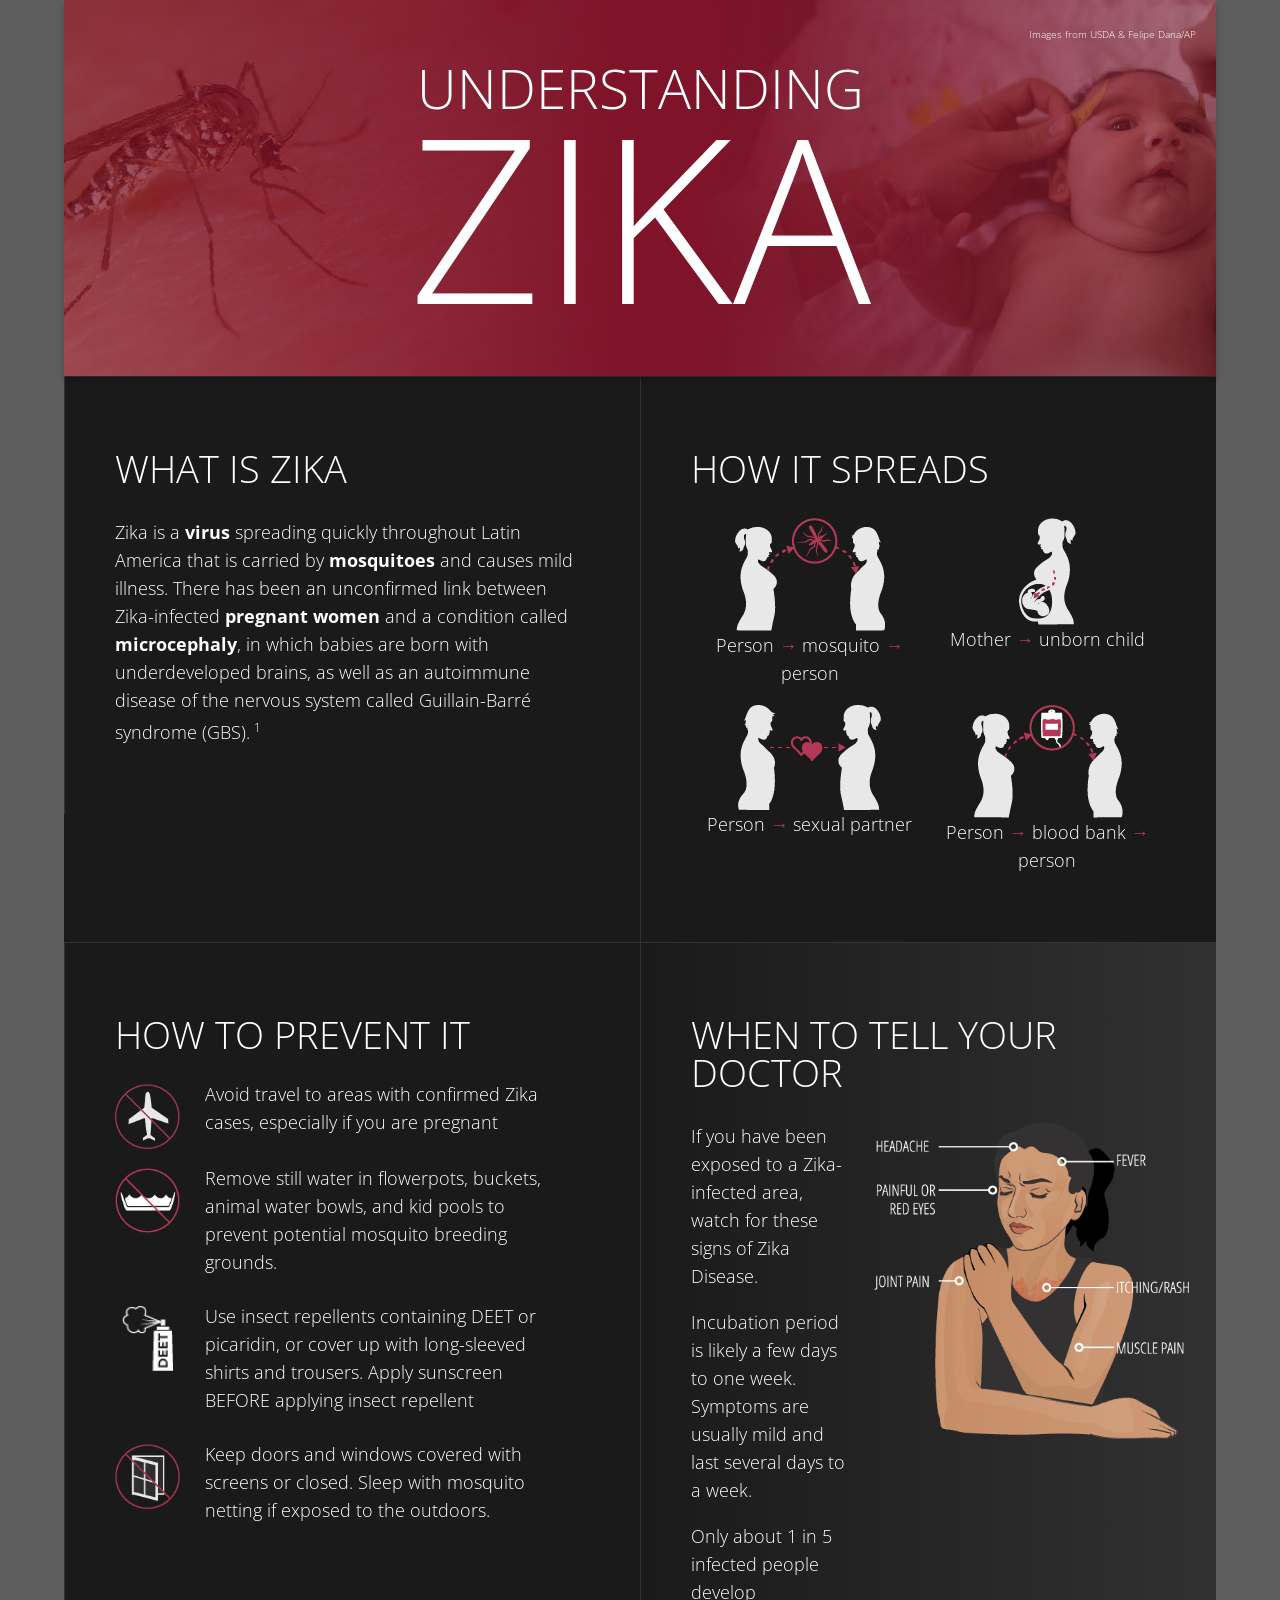
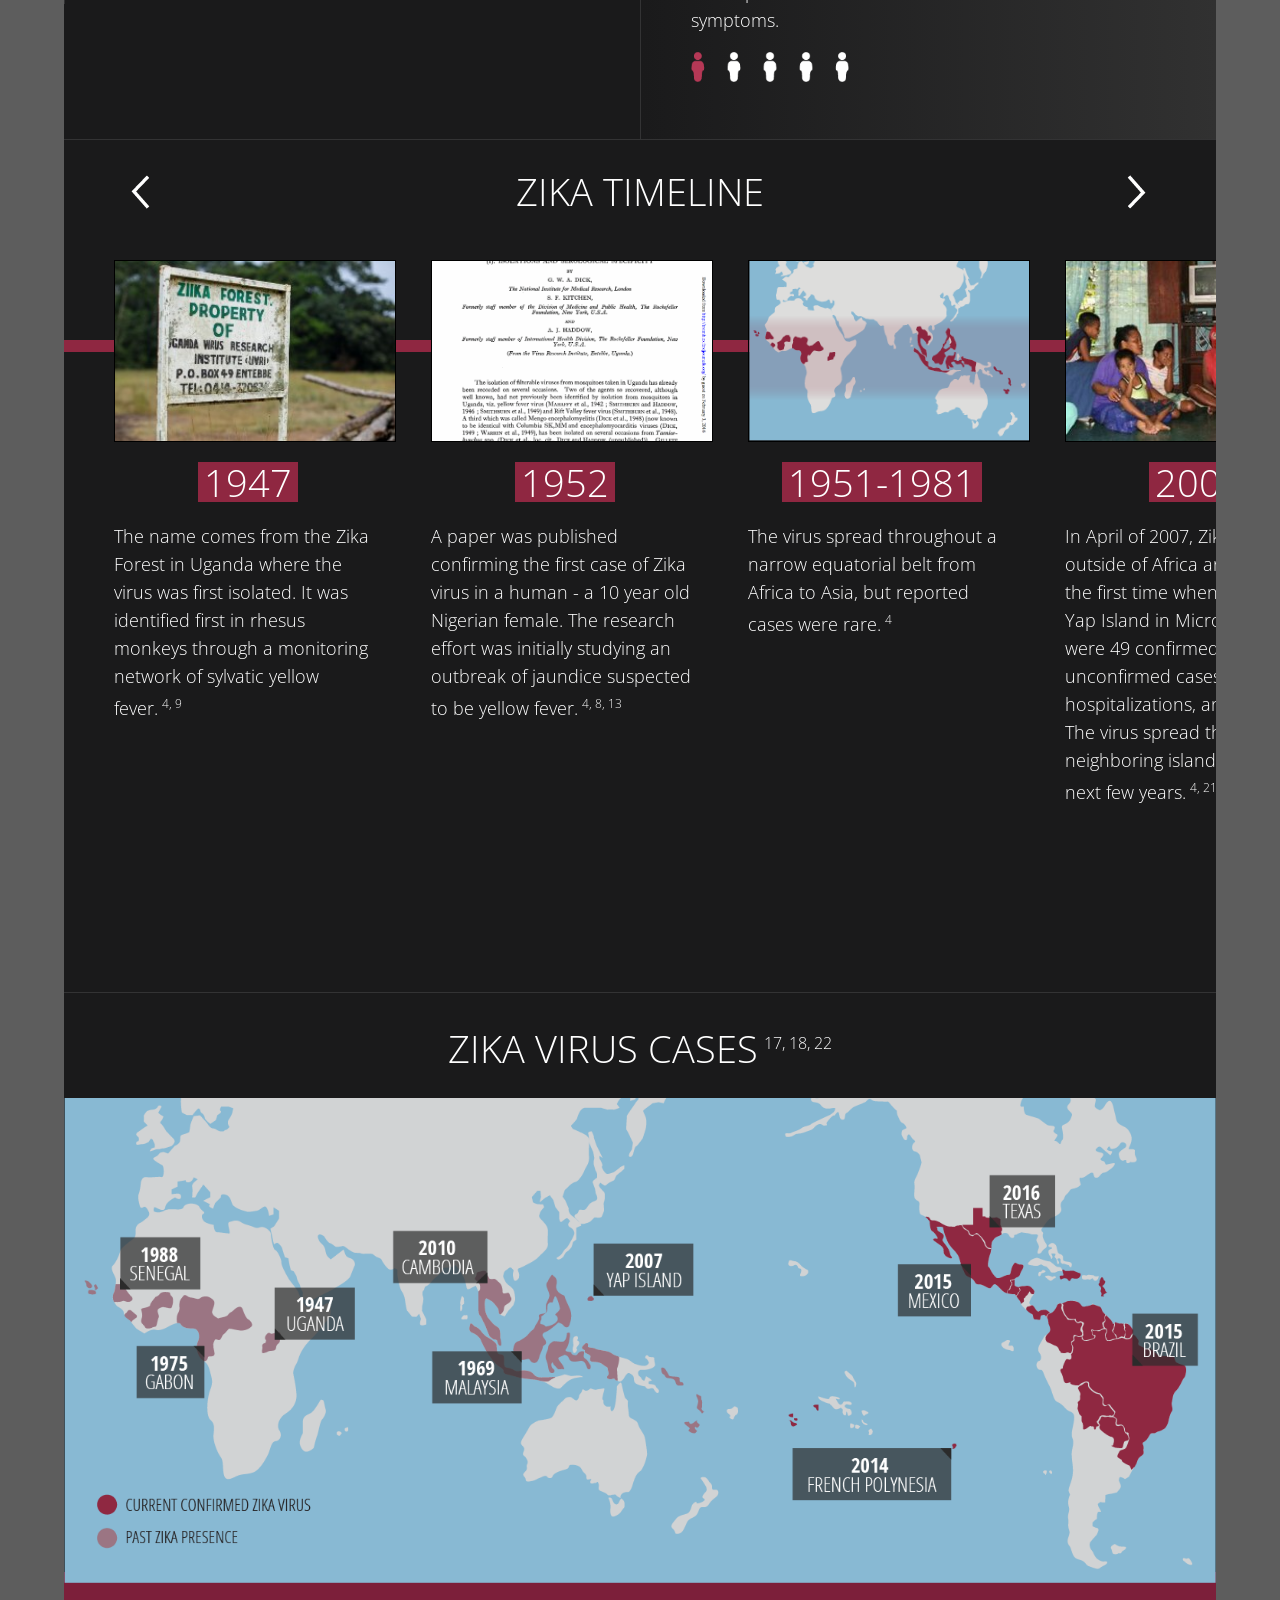
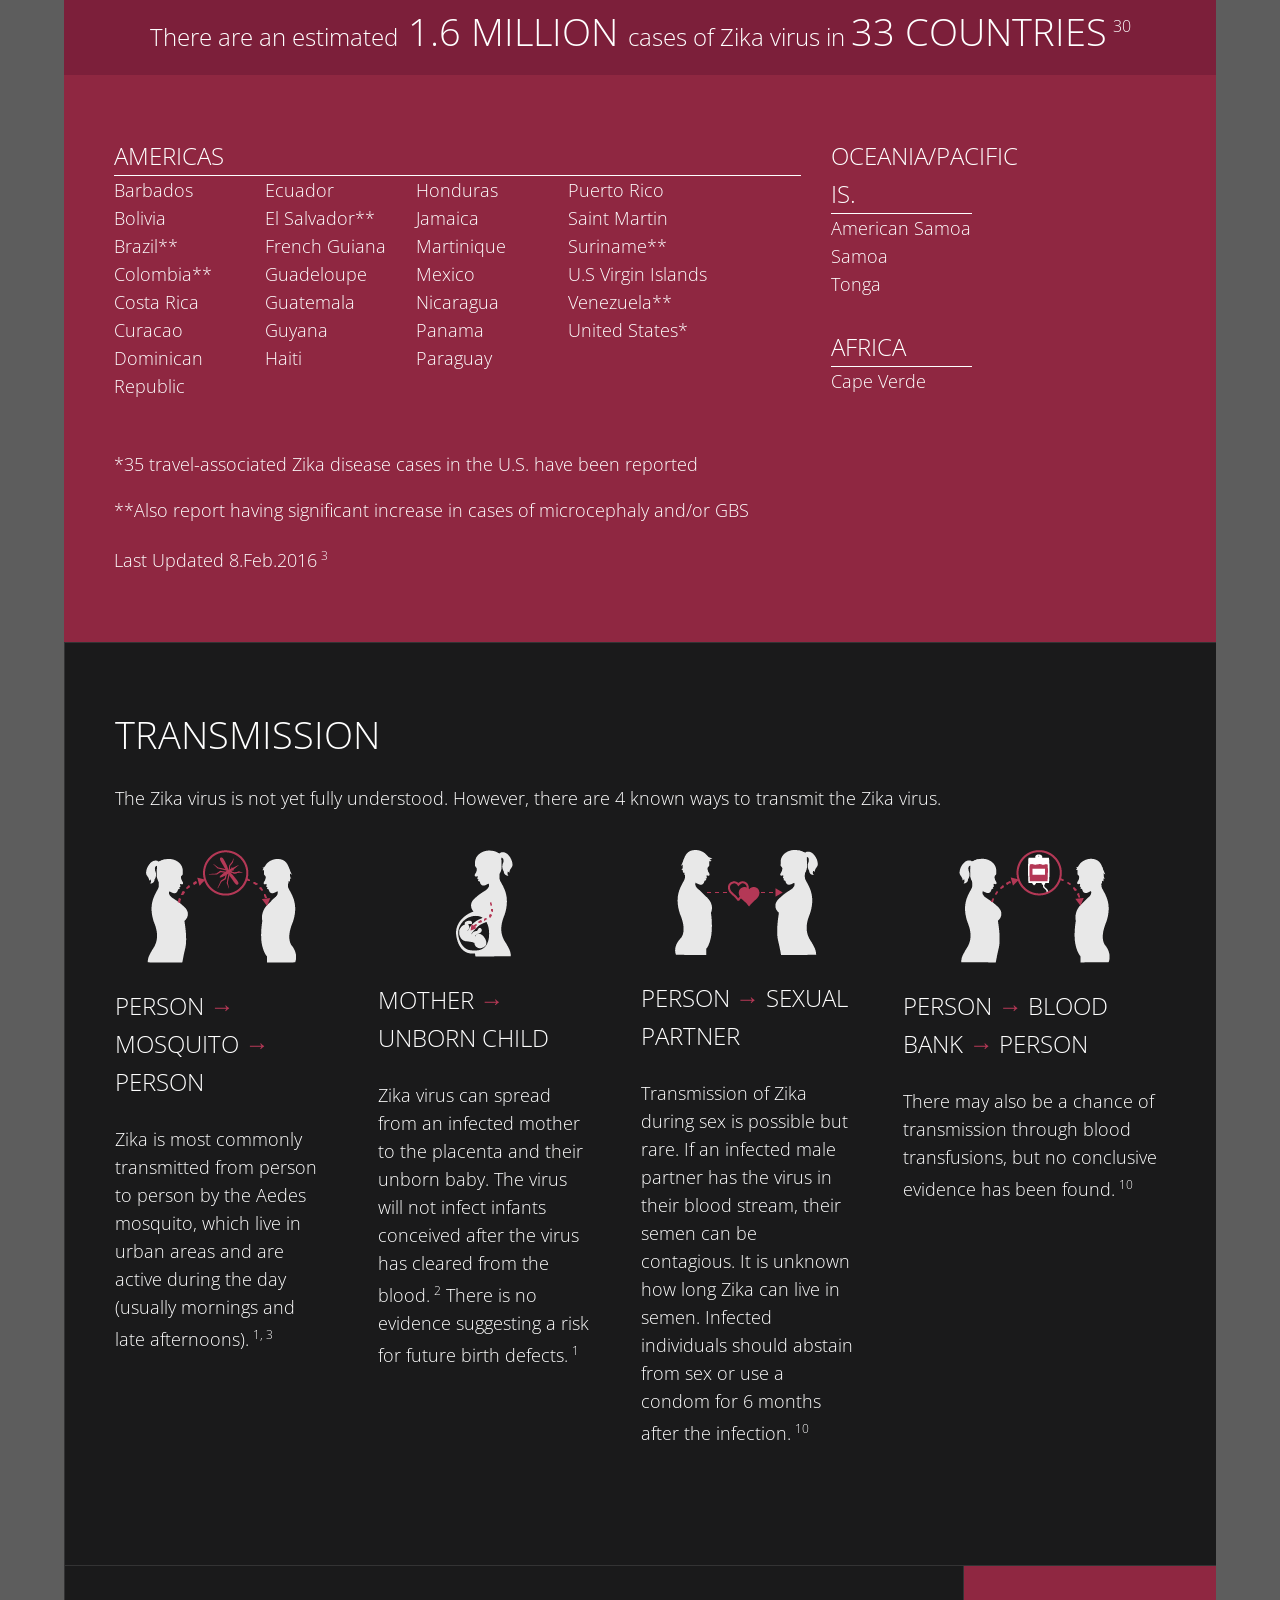
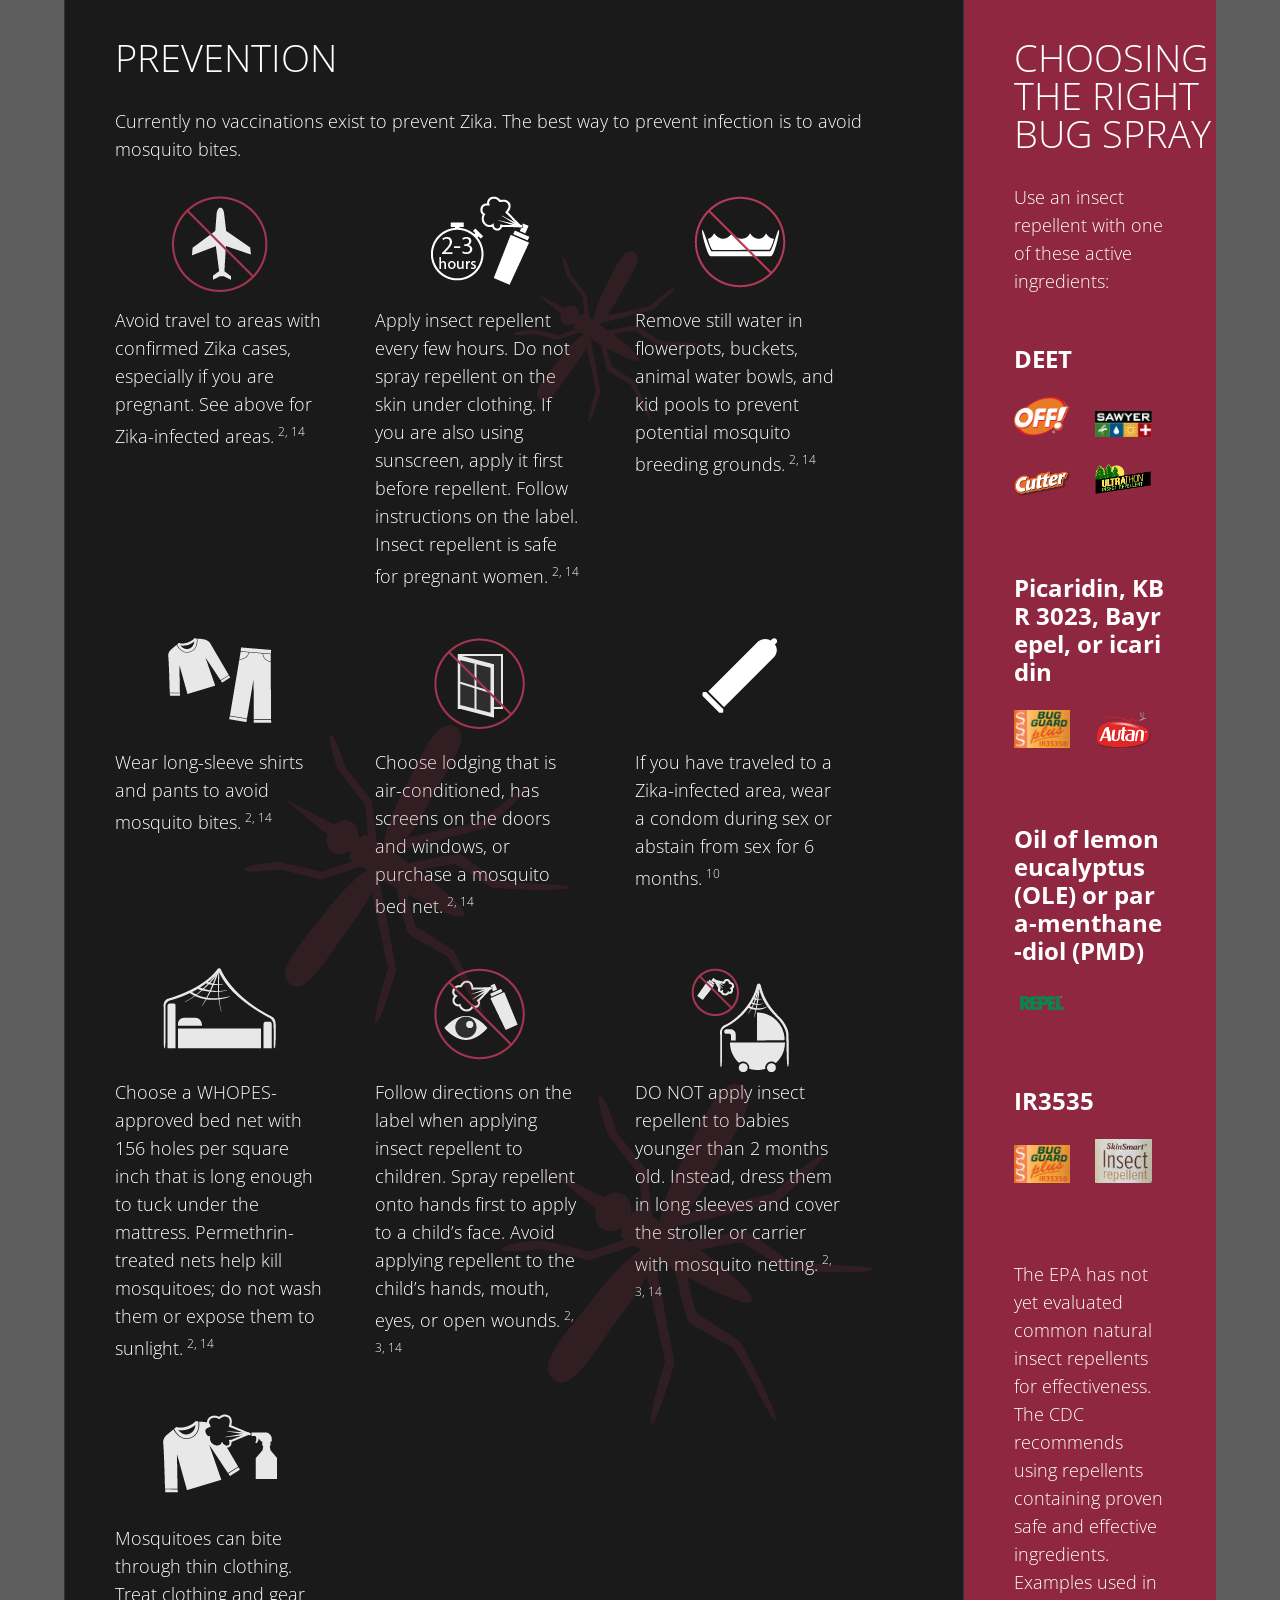
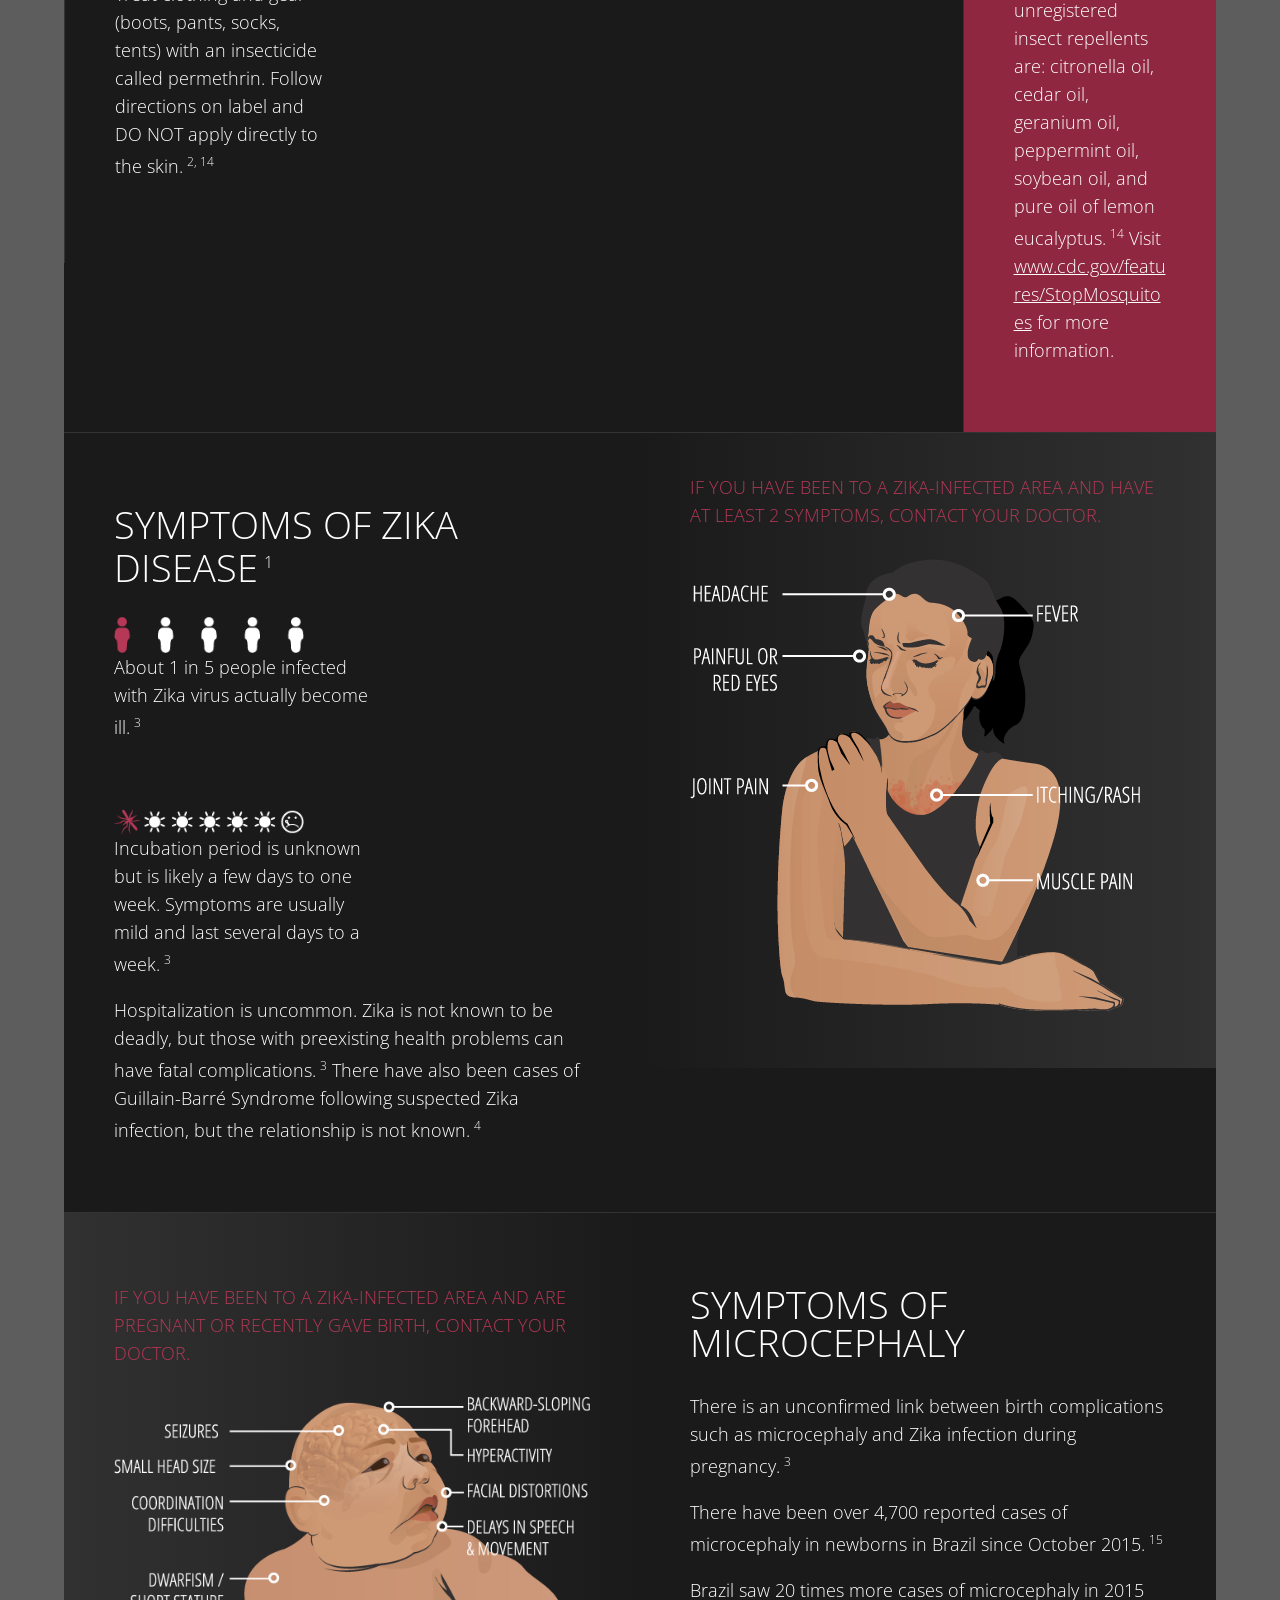
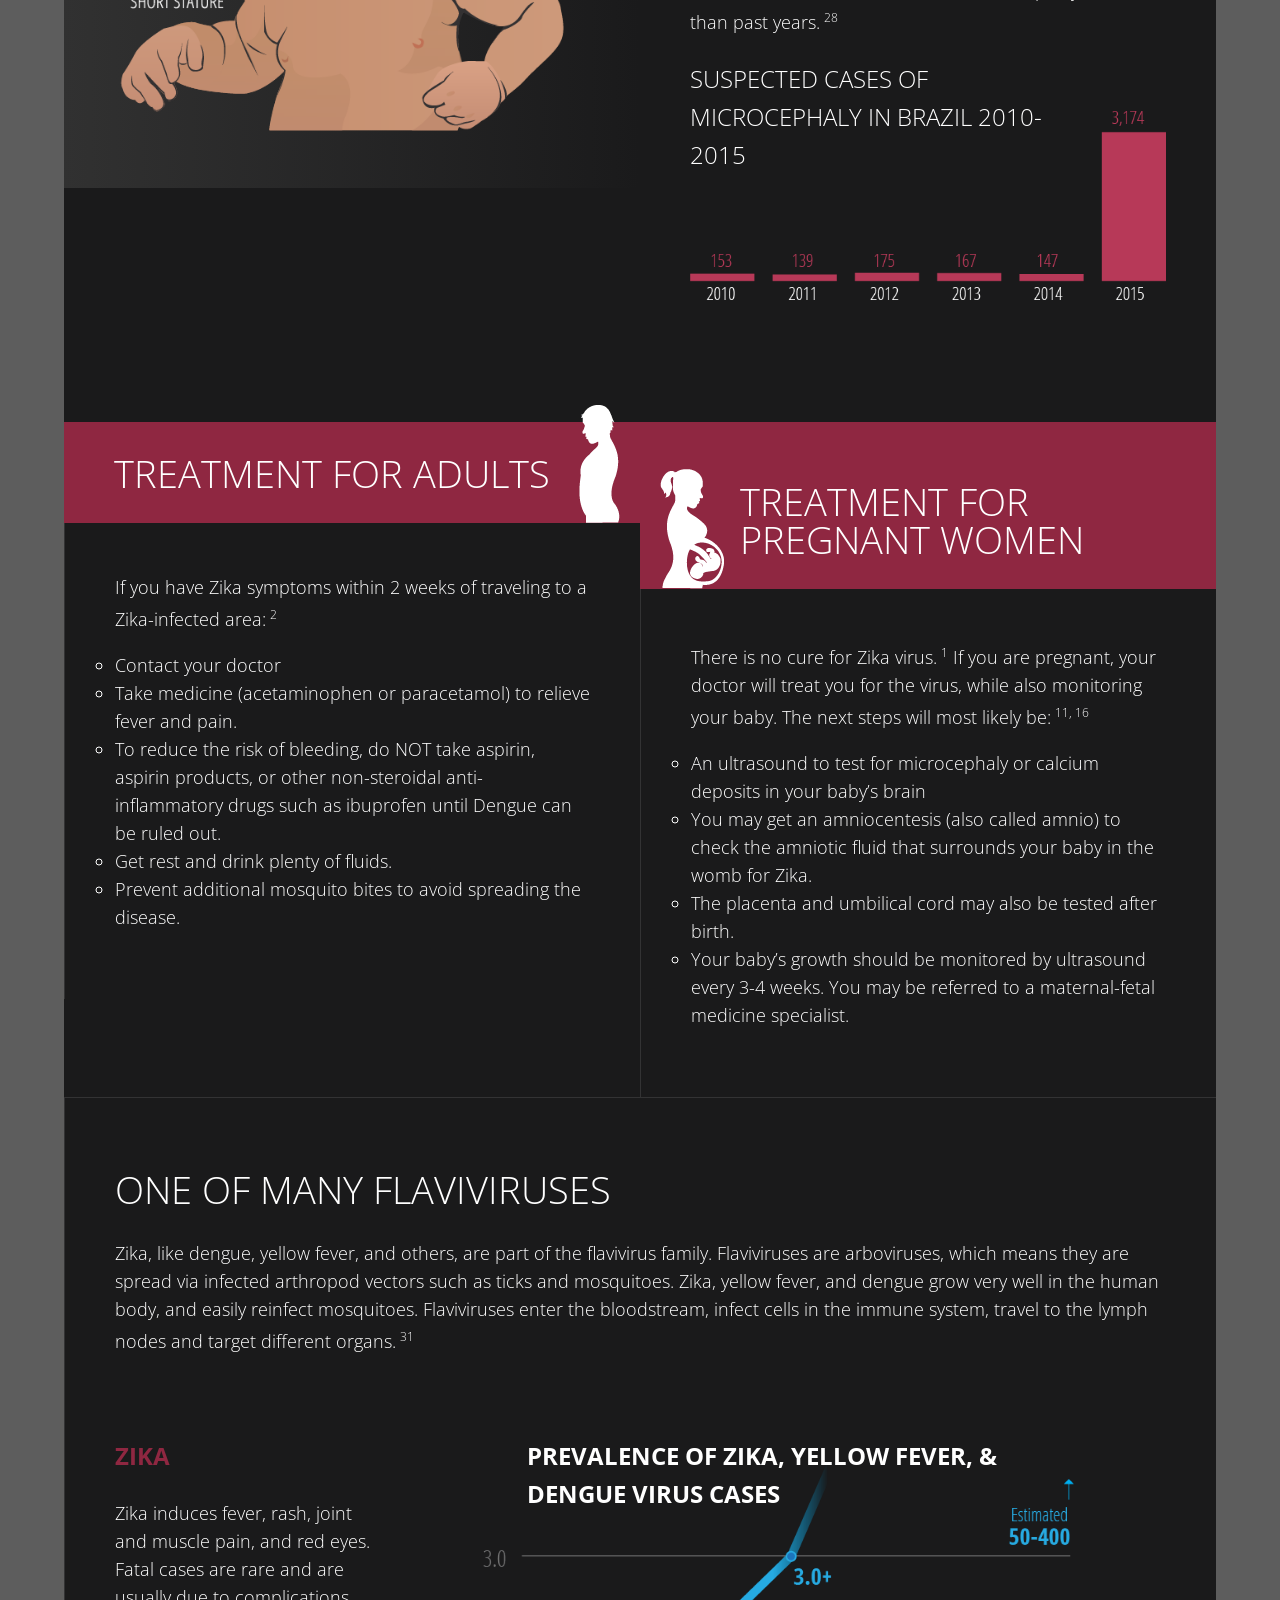
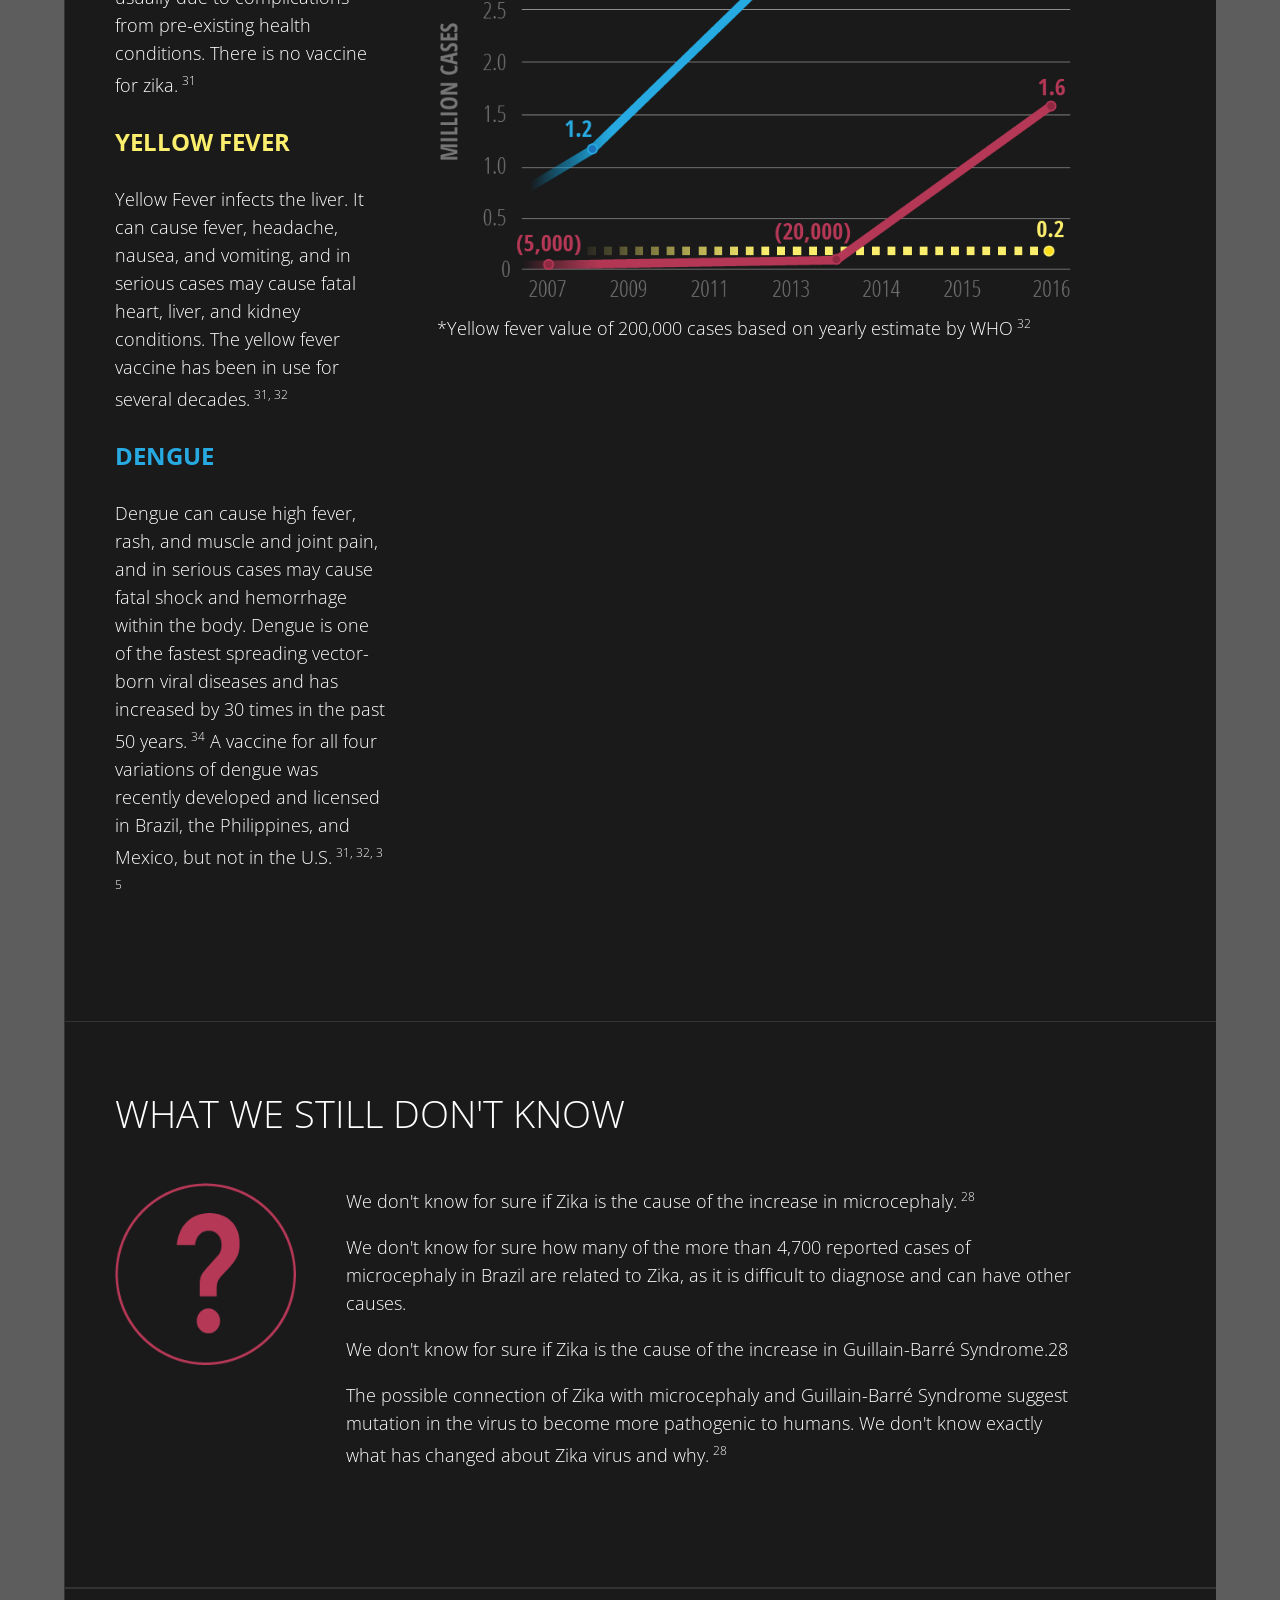
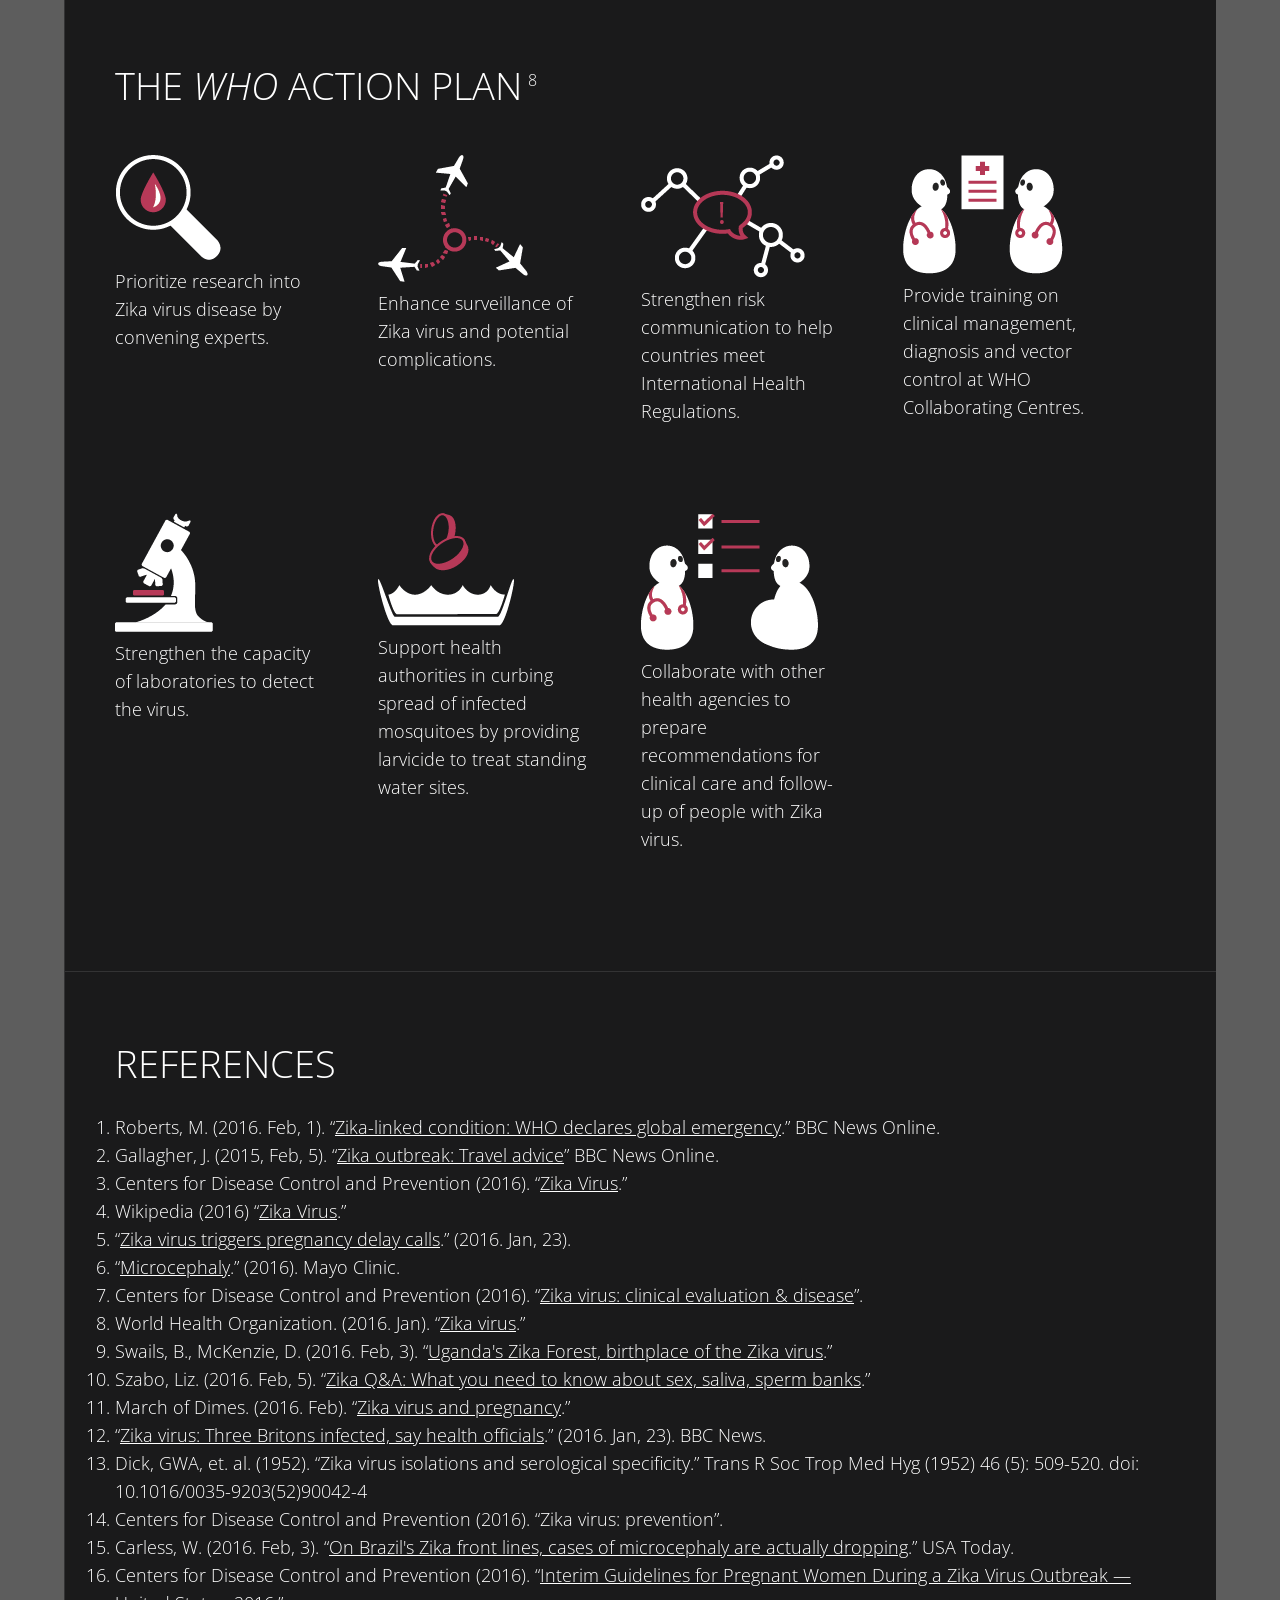
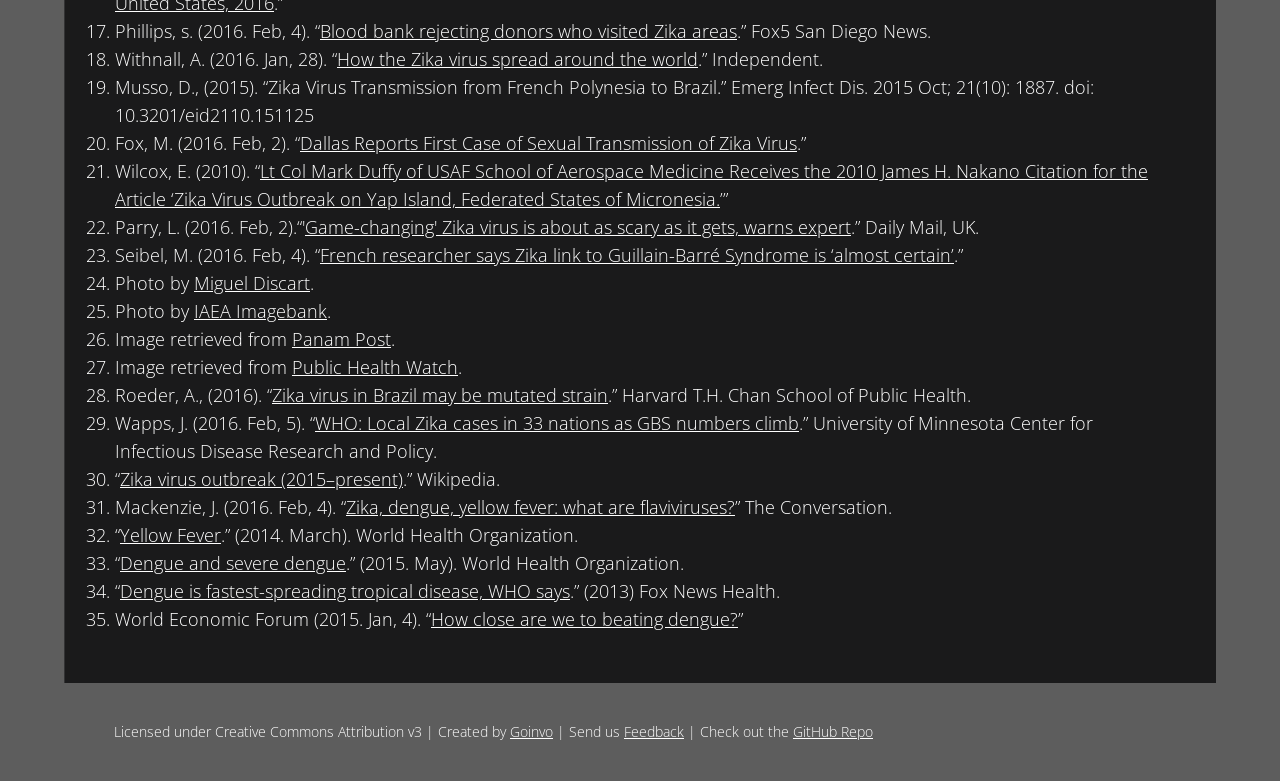
==== commit a94afce0: "fixed typos, accent on guillain-barre &eacute; or &egrave; ?" ====
--- a/index.html
+++ b/index.html
@@ -49,7 +49,7 @@
 			<div class="row">
 				<div class="column one-half" id="what-is-zika">
 					<h2>What is Zika</h2>
-					<p>Zika is a <strong>virus</strong> spreading quickly throughout Latin America that is carried by <strong>mosquitoes</strong> and causes mild illness. There has been an unconfirmed link between Zika-infected <strong>pregnant women</strong> and a condition called <strong>microcephaly</strong>, in which babies are born with underdeveloped brains, as well as an autoimmune disease of the nervous system called Guillain-Barre syndrome (GBS).<sup><a href="#ref-1">1</a></sup></p>
+					<p>Zika is a <strong>virus</strong> spreading quickly throughout Latin America that is carried by <strong>mosquitoes</strong> and causes mild illness. There has been an unconfirmed link between Zika-infected <strong>pregnant women</strong> and a condition called <strong>microcephaly</strong>, in which babies are born with underdeveloped brains, as well as an autoimmune disease of the nervous system called Guillain-Barr&eacute; syndrome (GBS).<sup><a href="#ref-1">1</a></sup></p>
 				</div><!--end #what-is-->
 				<div class="column one-half" id="spread">
 					<h2>How it Spreads</h2>
@@ -181,7 +181,7 @@
 							</div>
 							<span class="year">2014</span>
 							<div class="description">
-								<p>The virus spread across pacific ocean to French Polynesia (where its link with Guillain-Barré Syndrome first arose) and other neighboring islands in the largest outbreak to date. It is believed that the 2014 Soccer World Cup, drawing a multitude of international fans, was responsible for the spread of Zika to Brazil.<sup><a href="#ref-19">19</a>, <a href="#ref-23">23</a>, <a href="#ref-24">24</a></sup></p>
+								<p>The virus spread across pacific ocean to French Polynesia (where its link with Guillain-Barr&eacute; Syndrome first arose) and other neighboring islands in the largest outbreak to date. It is believed that the 2014 Soccer World Cup, drawing a multitude of international fans, was responsible for the spread of Zika to Brazil.<sup><a href="#ref-19">19</a>, <a href="#ref-23">23</a>, <a href="#ref-24">24</a></sup></p>
 							</div>
 						</li>
 						<li>
@@ -460,7 +460,7 @@
 						<img src="./assets/images/incubation.png" id="incubation" alt="1 in 5 infected people" />
 						<p>Incubation period is unknown but is likely a few days to one week. Symptoms are usually mild and last several days to a week.<sup><a href="#ref-3">3</a></sup></p>
 					</div>
-					<p>Hospitalization is uncommon. Zika is not known to be deadly, but those with preexisting health problems can have fatal complications.<sup><a href="#ref-3">3</a></sup> There have also been cases of Guillain-Barre Syndrome following suspected Zika infection, but the relationship is not known.<sup><a href="#ref-4">4</a></sup></p>
+					<p>Hospitalization is uncommon. Zika is not known to be deadly, but those with preexisting health problems can have fatal complications.<sup><a href="#ref-3">3</a></sup> There have also been cases of Guillain-Barr&eacute; Syndrome following suspected Zika infection, but the relationship is not known.<sup><a href="#ref-4">4</a></sup></p>
 				</div>
 				<div class="column one-half signs-image">
 					<div class="warning">If you have been to a Zika-infected area and have at least 2 symptoms, contact your doctor.</div>
@@ -477,7 +477,7 @@
 					<h2>Symptoms of Microcephaly</h2>
 					<p>There is an unconfirmed link between birth complications such as microcephaly and Zika infection during pregnancy.<sup><a href="#ref-3">3</a></sup></p>
 					<p>There have been over 4,700 reported cases of microcephaly in newborns in Brazil since October 2015.<sup><a href="#ref-15">15</a></sup></p>
-					<p>Brazil saw 20 times more cases of miceocephaly in 2015 than past years.<sup><a href="#ref-28">28</a></sup></p>
+					<p>Brazil saw 20 times more cases of microcephaly in 2015 than past years.<sup><a href="#ref-28">28</a></sup></p>
 					<div class="graph">
 						<h3>Suspected Cases of Microcephaly in Brazil 2010-2015</h3>
 						<img src="./assets/images/microcephaly_cases_brazil.png" alt="153 in 2010, 139 in 2011, 175 in 2012, 167 in 2013, 147 in 2014, and 3174 in 2015" class="scale-with-grid" />
@@ -526,7 +526,7 @@
 			<div class="row" id="flavivirus">
 				<div class="column">
 					<h2>One of Many Flaviviruses</h2>
-					<p>Zika, like dengue, yellow fever, and others, are part of the flavivirus family. Flaviviruses are arboviruses, which means they are spread via infected arthropod vectors suchas ticks and mosquitoes. Zika, yellow fever, and dengue grow very well in the human body, and easily reinfect mosquitoes. Flaviviruses enter the bloodstream, infect cells in the immune system, travel to the lymph nodes and target different organs.<sup><a href="#ref-31">31</a></sup></p>
+					<p>Zika, like dengue, yellow fever, and others, are part of the flavivirus family. Flaviviruses are arboviruses, which means they are spread via infected arthropod vectors such as ticks and mosquitoes. Zika, yellow fever, and dengue grow very well in the human body, and easily reinfect mosquitoes. Flaviviruses enter the bloodstream, infect cells in the immune system, travel to the lymph nodes and target different organs.<sup><a href="#ref-31">31</a></sup></p>
 					<div class="row">
 						<div class="column one-third">
 							<div id="flavivirus-zika">
@@ -539,7 +539,7 @@
 							</div>
 							<div id="flavivirus-dengue">
 								<h3>Dengue</h3>
-								<p>Dengue can cause high fever, rash, and muscle and joint pain, and in serious cases may cause fatal shock and haemorrhage within the body. Dengue is one of the fastest spreading vector-born viral diseases and has increased by 30 times in the past 50 years.<sup><a href="#ref-34">34</a></sup> A vaccine for all four variations of dengue was recently developed and licensed in Brazil, the Philippines, and Mexico, but not in the U.S.<sup><a href="#ref-31">31</a>, <a href="#ref-32">32</a>, <a href="#ref-35">35</a></sup></p>
+								<p>Dengue can cause high fever, rash, and muscle and joint pain, and in serious cases may cause fatal shock and hemorrhage within the body. Dengue is one of the fastest spreading vector-born viral diseases and has increased by 30 times in the past 50 years.<sup><a href="#ref-34">34</a></sup> A vaccine for all four variations of dengue was recently developed and licensed in Brazil, the Philippines, and Mexico, but not in the U.S.<sup><a href="#ref-31">31</a>, <a href="#ref-32">32</a>, <a href="#ref-35">35</a></sup></p>
 							</div>
 						</div>
 						<div class="column two-thirds graph">
@@ -560,8 +560,8 @@
 					<div class="columns nine">
 						<p>We don't know for sure if Zika is the cause of the increase in microcephaly.<sup><a href="#ref-28">28</a></sup></p>
 						<p>We don't know for sure how many of the more than 4,700 reported cases of microcephaly in Brazil are related to Zika, as it is difficult to diagnose and can have other causes.</p>
-						<p>We don't know for sure if Zika is the cause of the increase in Guillain-Barre Syndrome.<sup<a href="#ref-28">28</a></sup></p>
-						<p>The possible connection of Zika with microcephaly and Guillaine-Barre Syndrome suggest mutation in the virus to become more pathogenic to humans. We don't know exactly what has changed about Zika virus and why.<sup><a href="#ref-28">28</a></sup></p>
+						<p>We don't know for sure if Zika is the cause of the increase in Guillain-Barr&eacute; Syndrome.<sup<a href="#ref-28">28</a></sup></p>
+						<p>The possible connection of Zika with microcephaly and Guillain-Barr&eacute; Syndrome suggest mutation in the virus to become more pathogenic to humans. We don't know exactly what has changed about Zika virus and why.<sup><a href="#ref-28">28</a></sup></p>
 					</div>
 				</div>
 			</div>
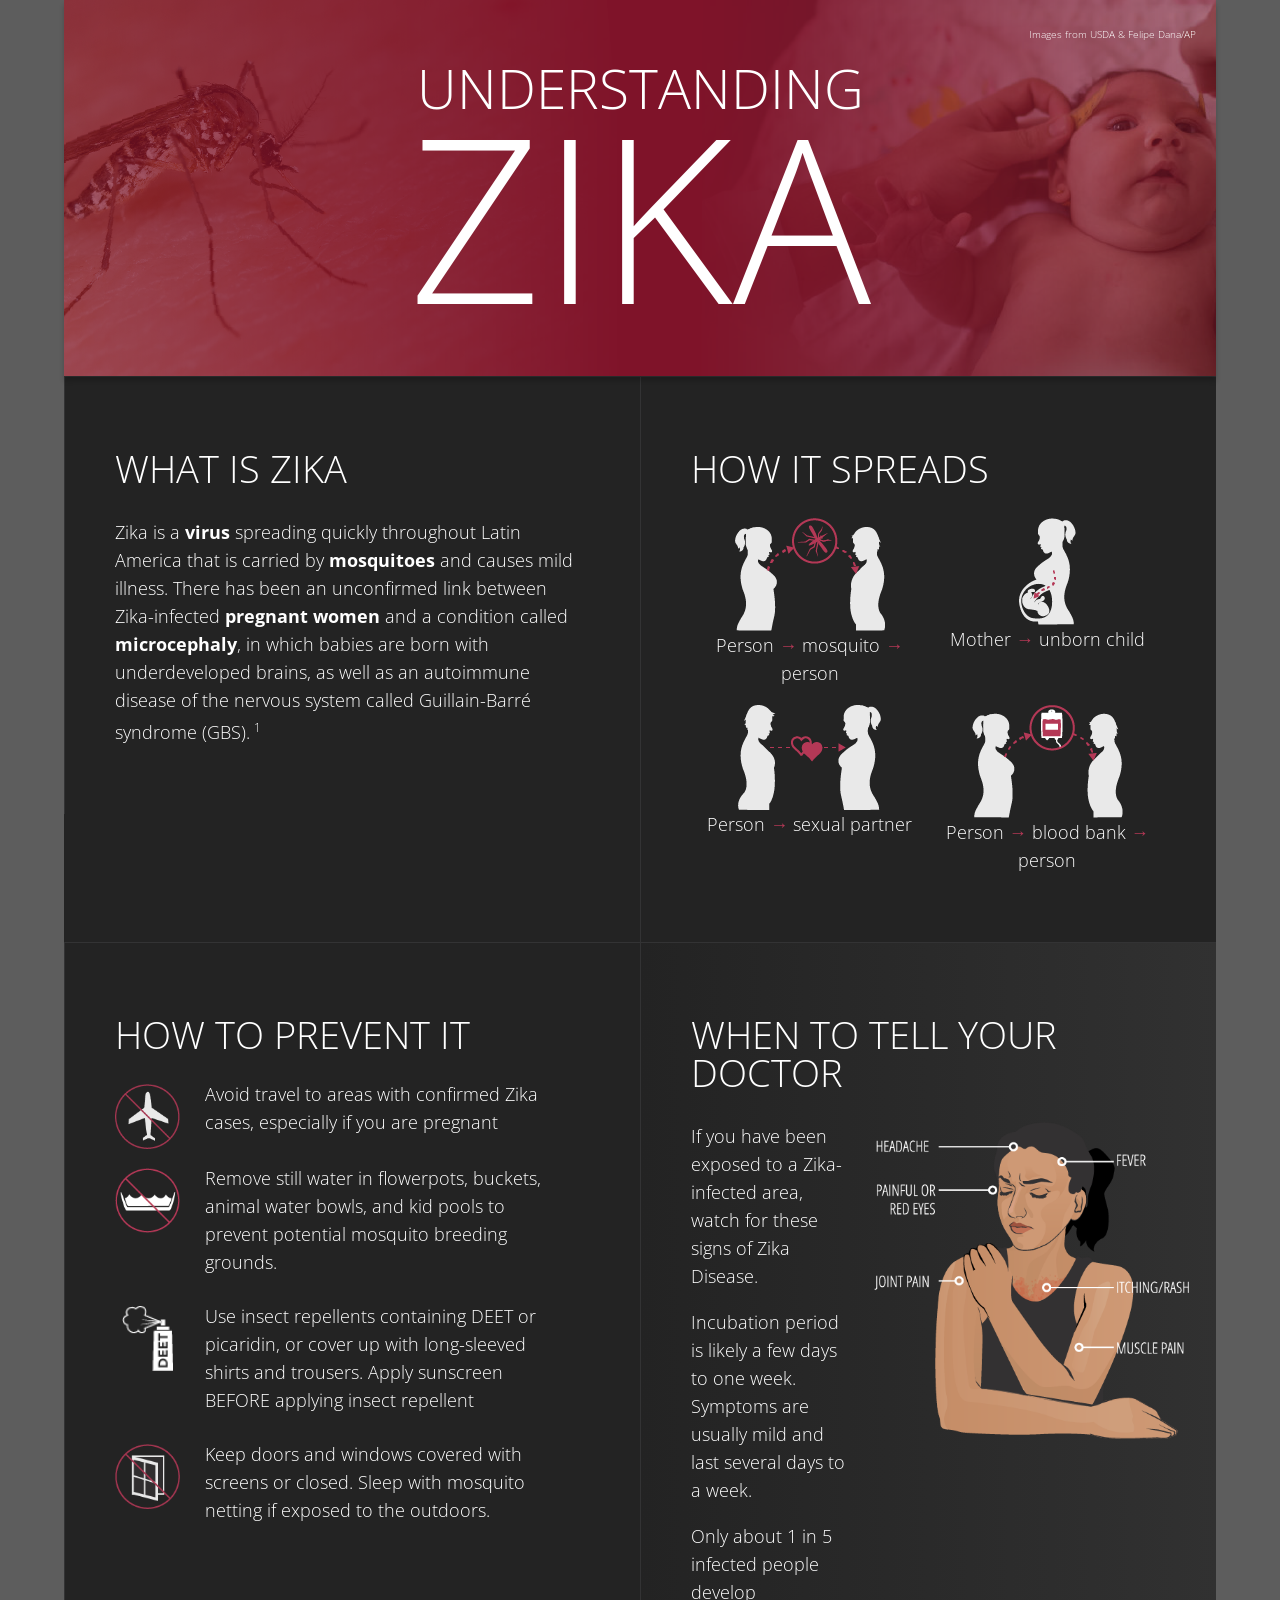
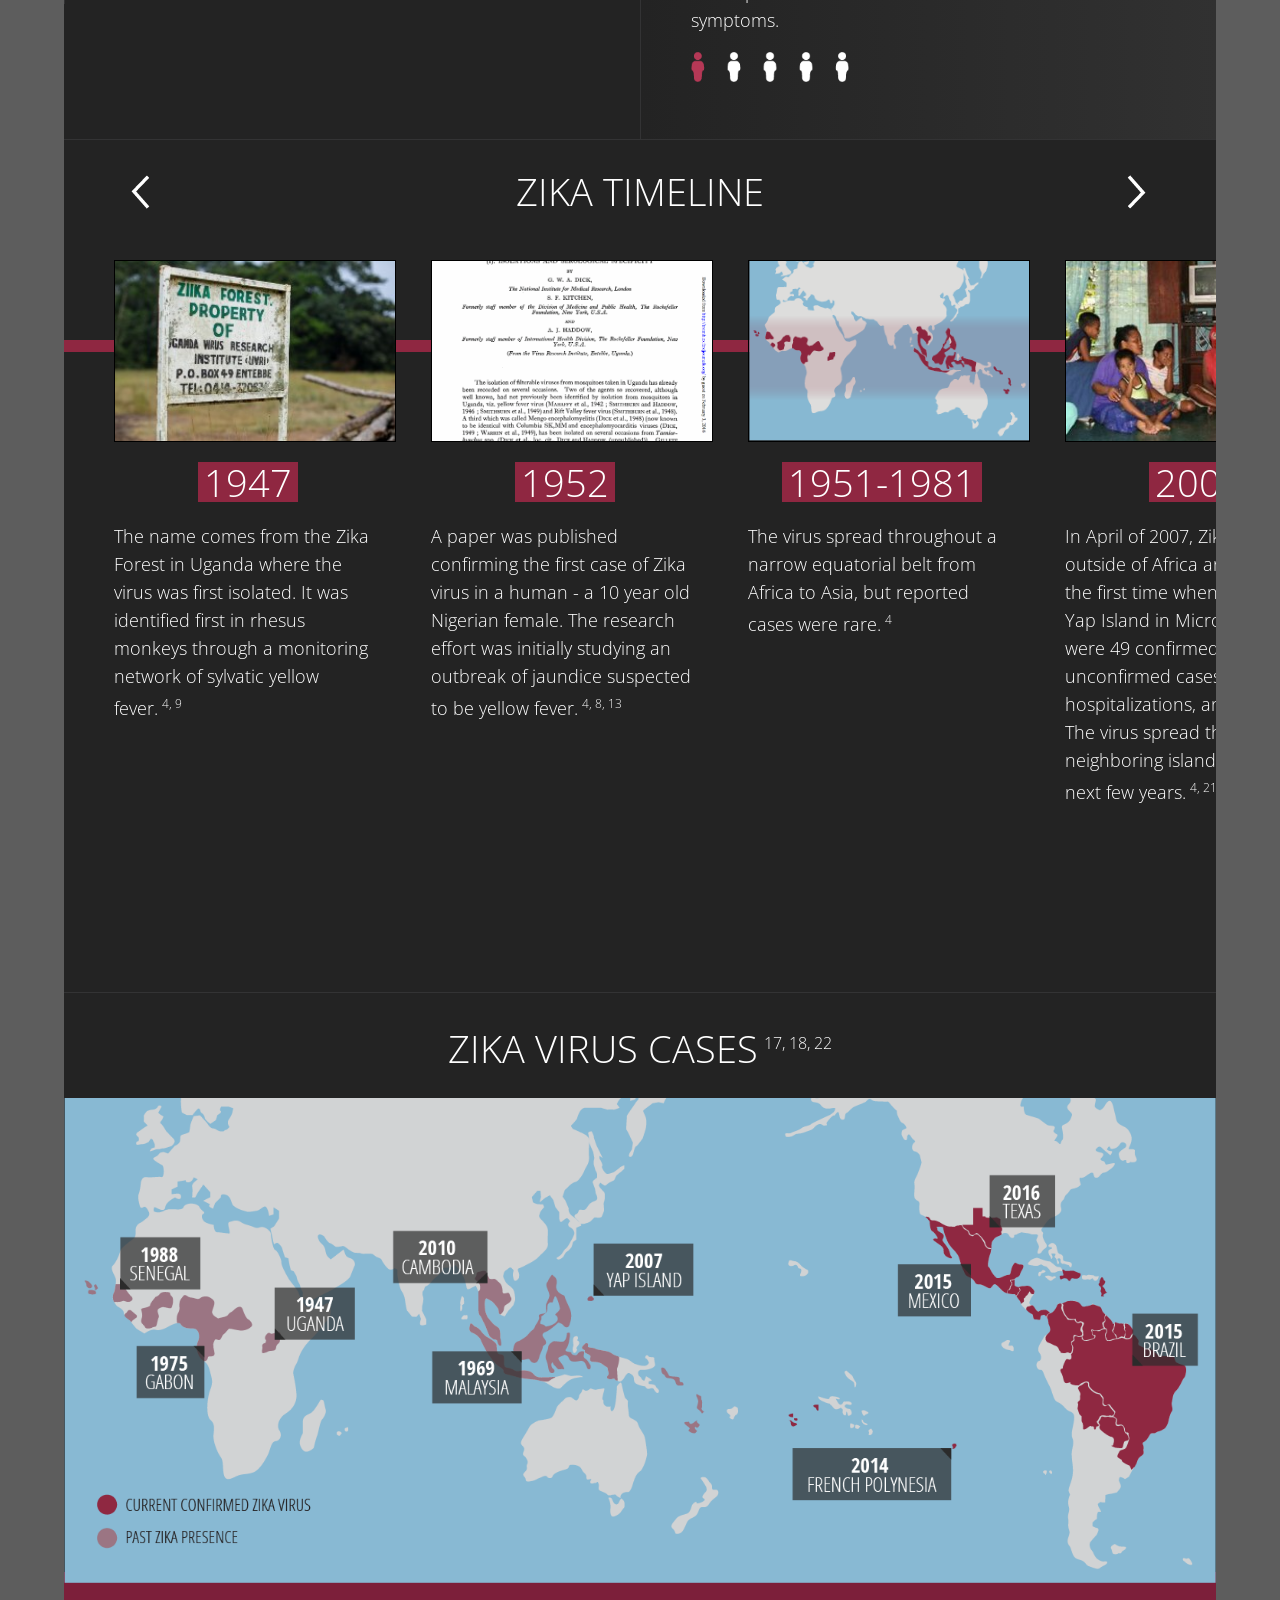
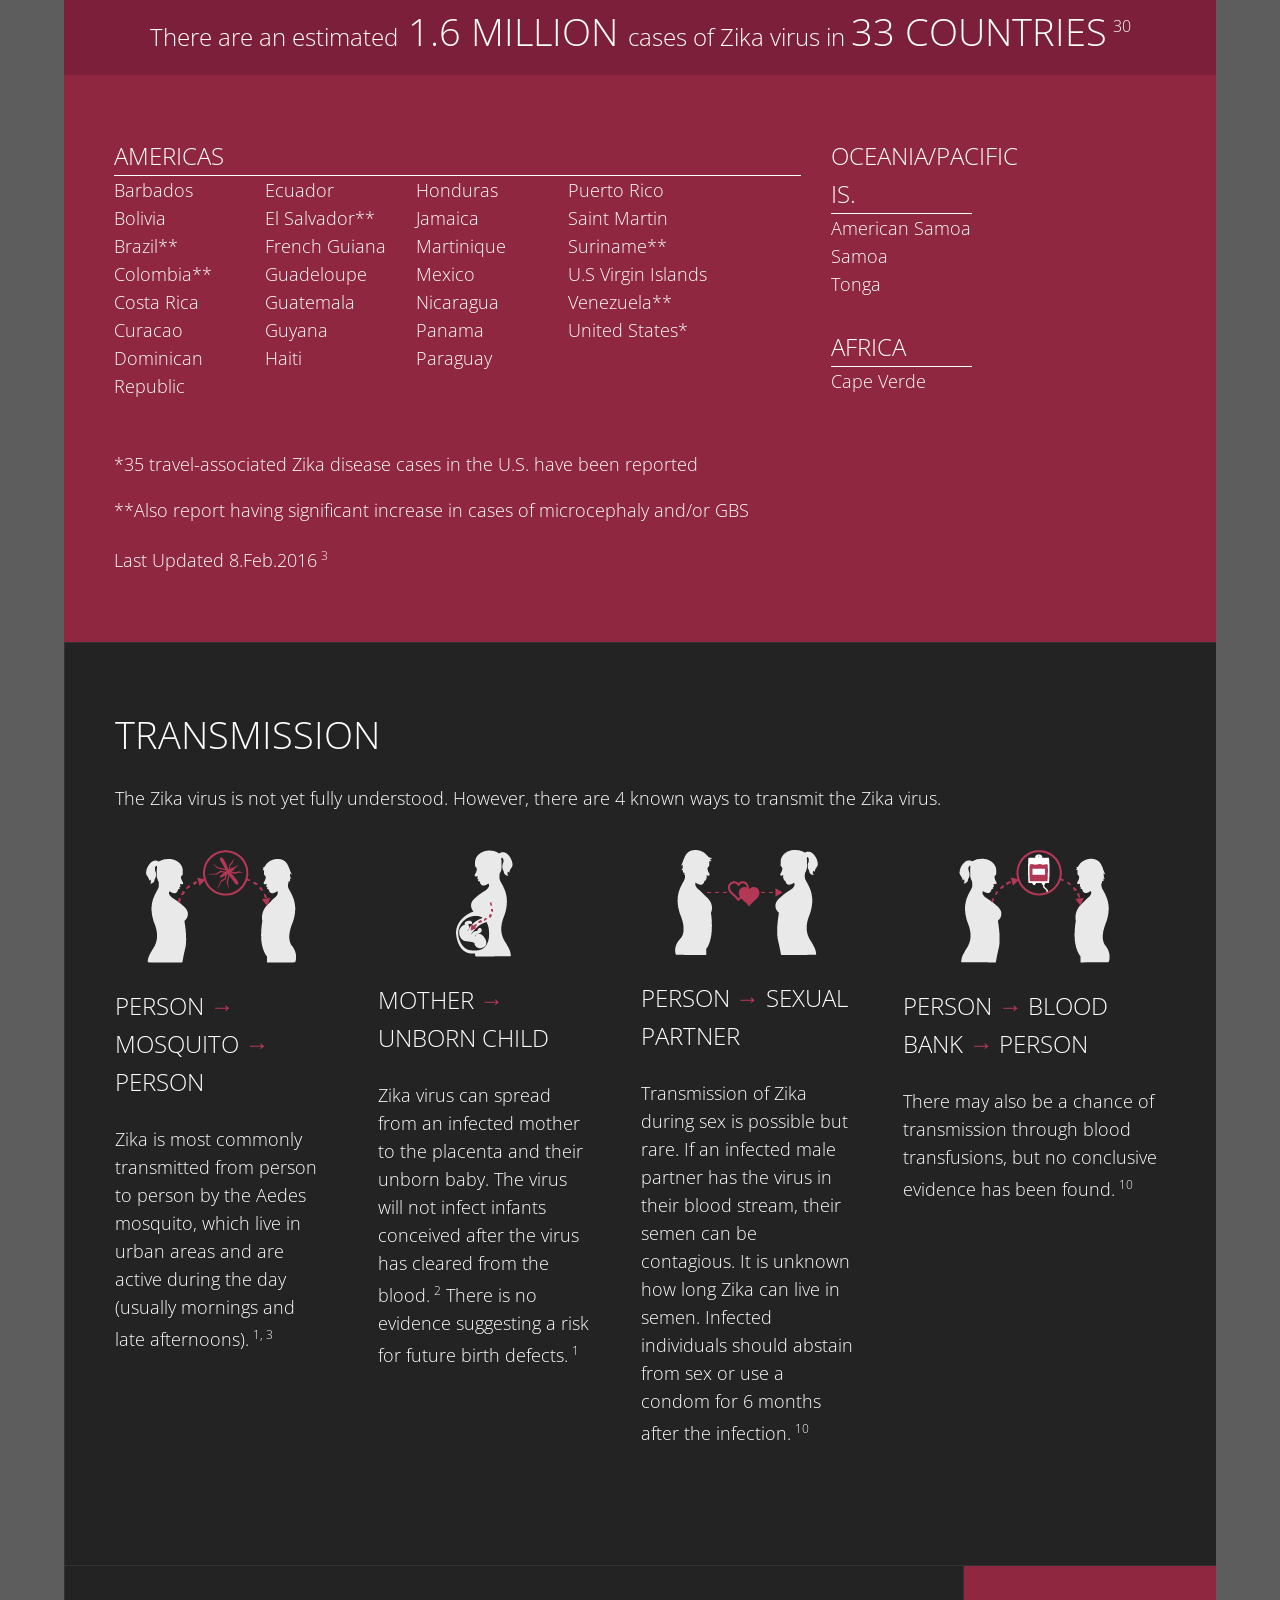
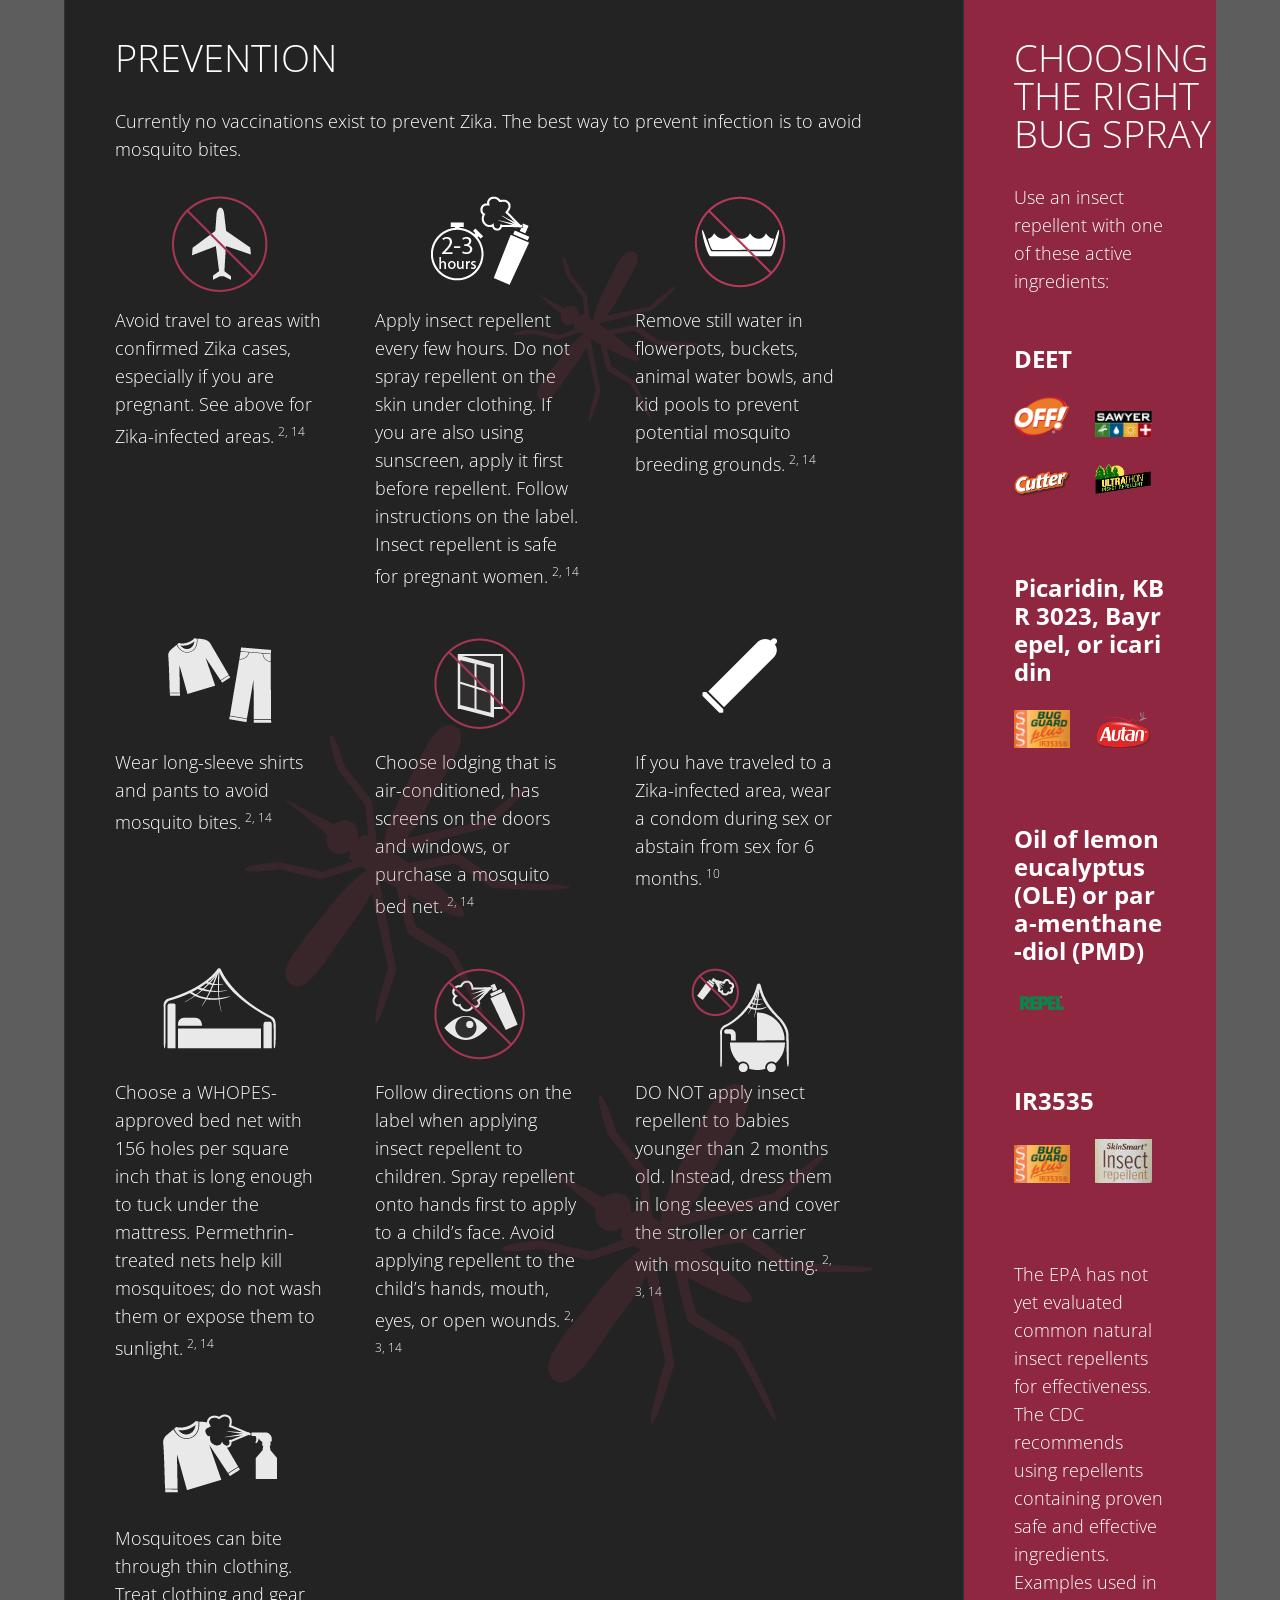
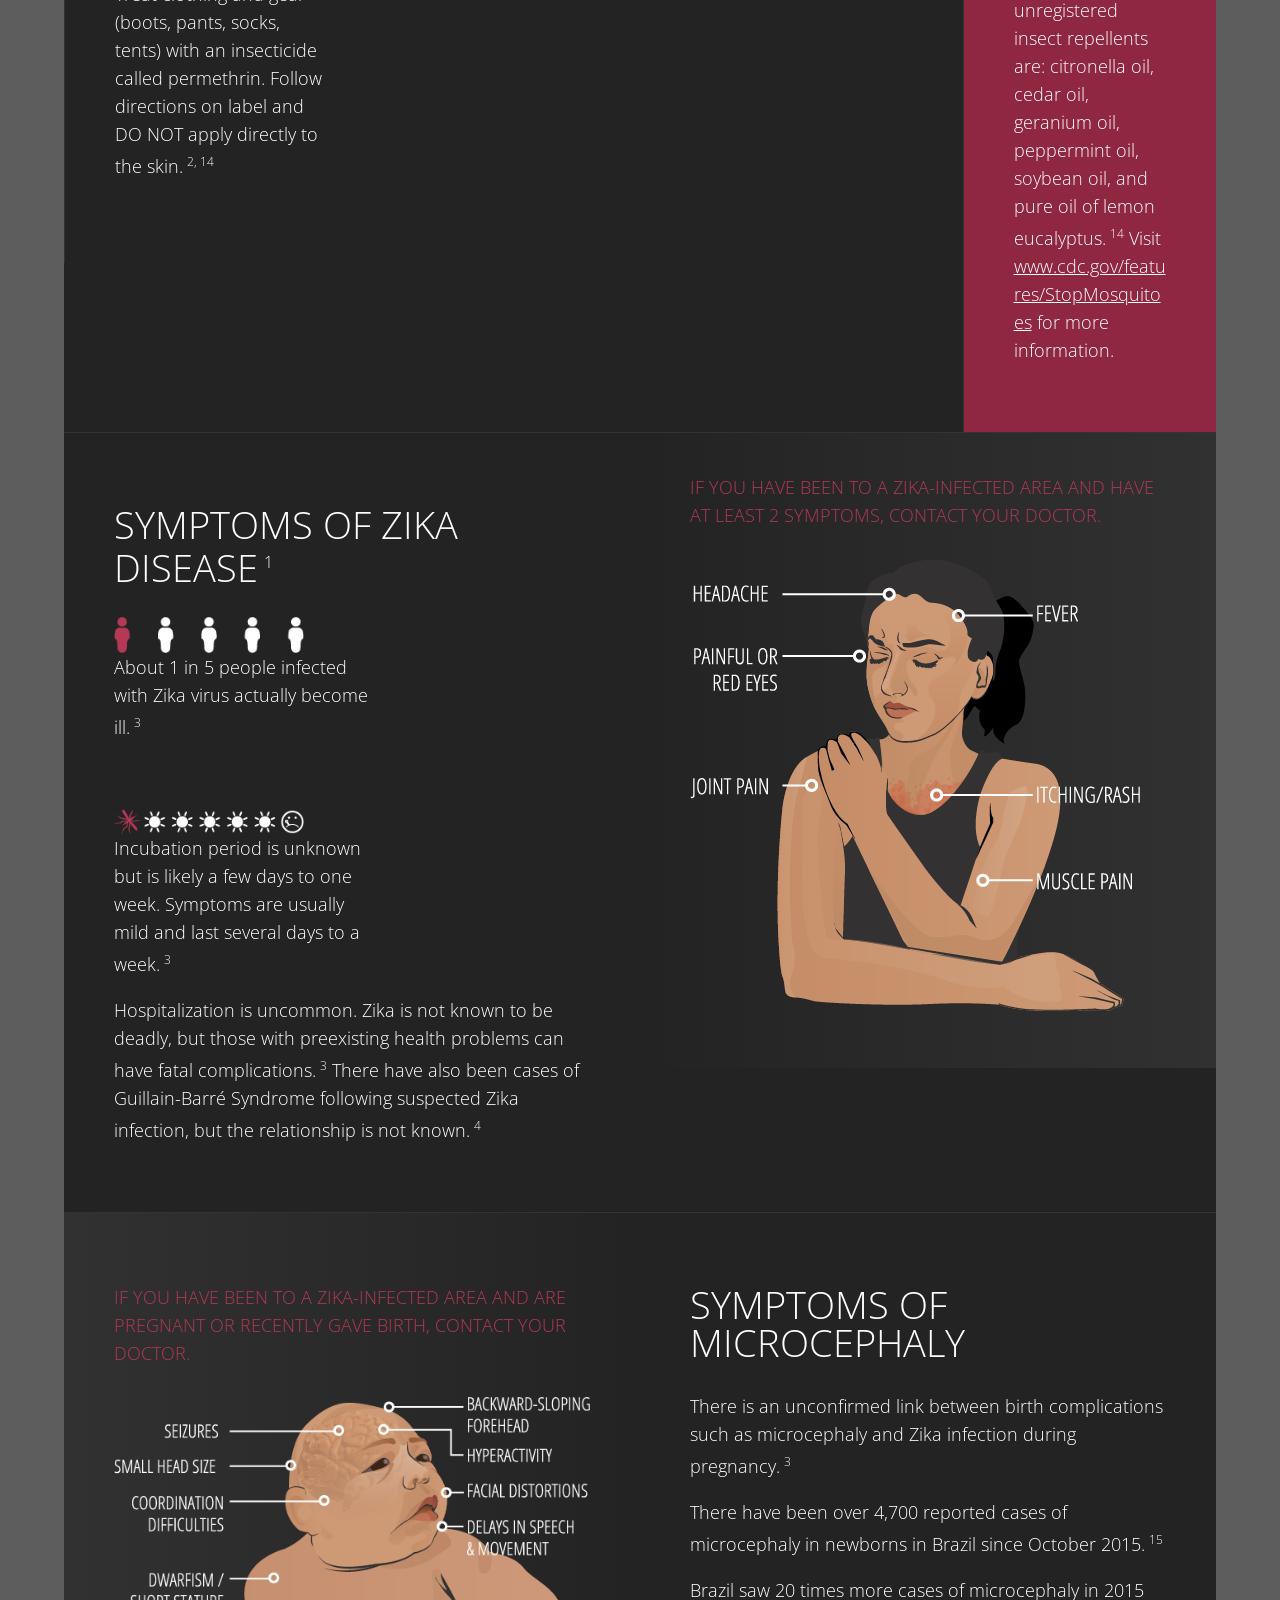
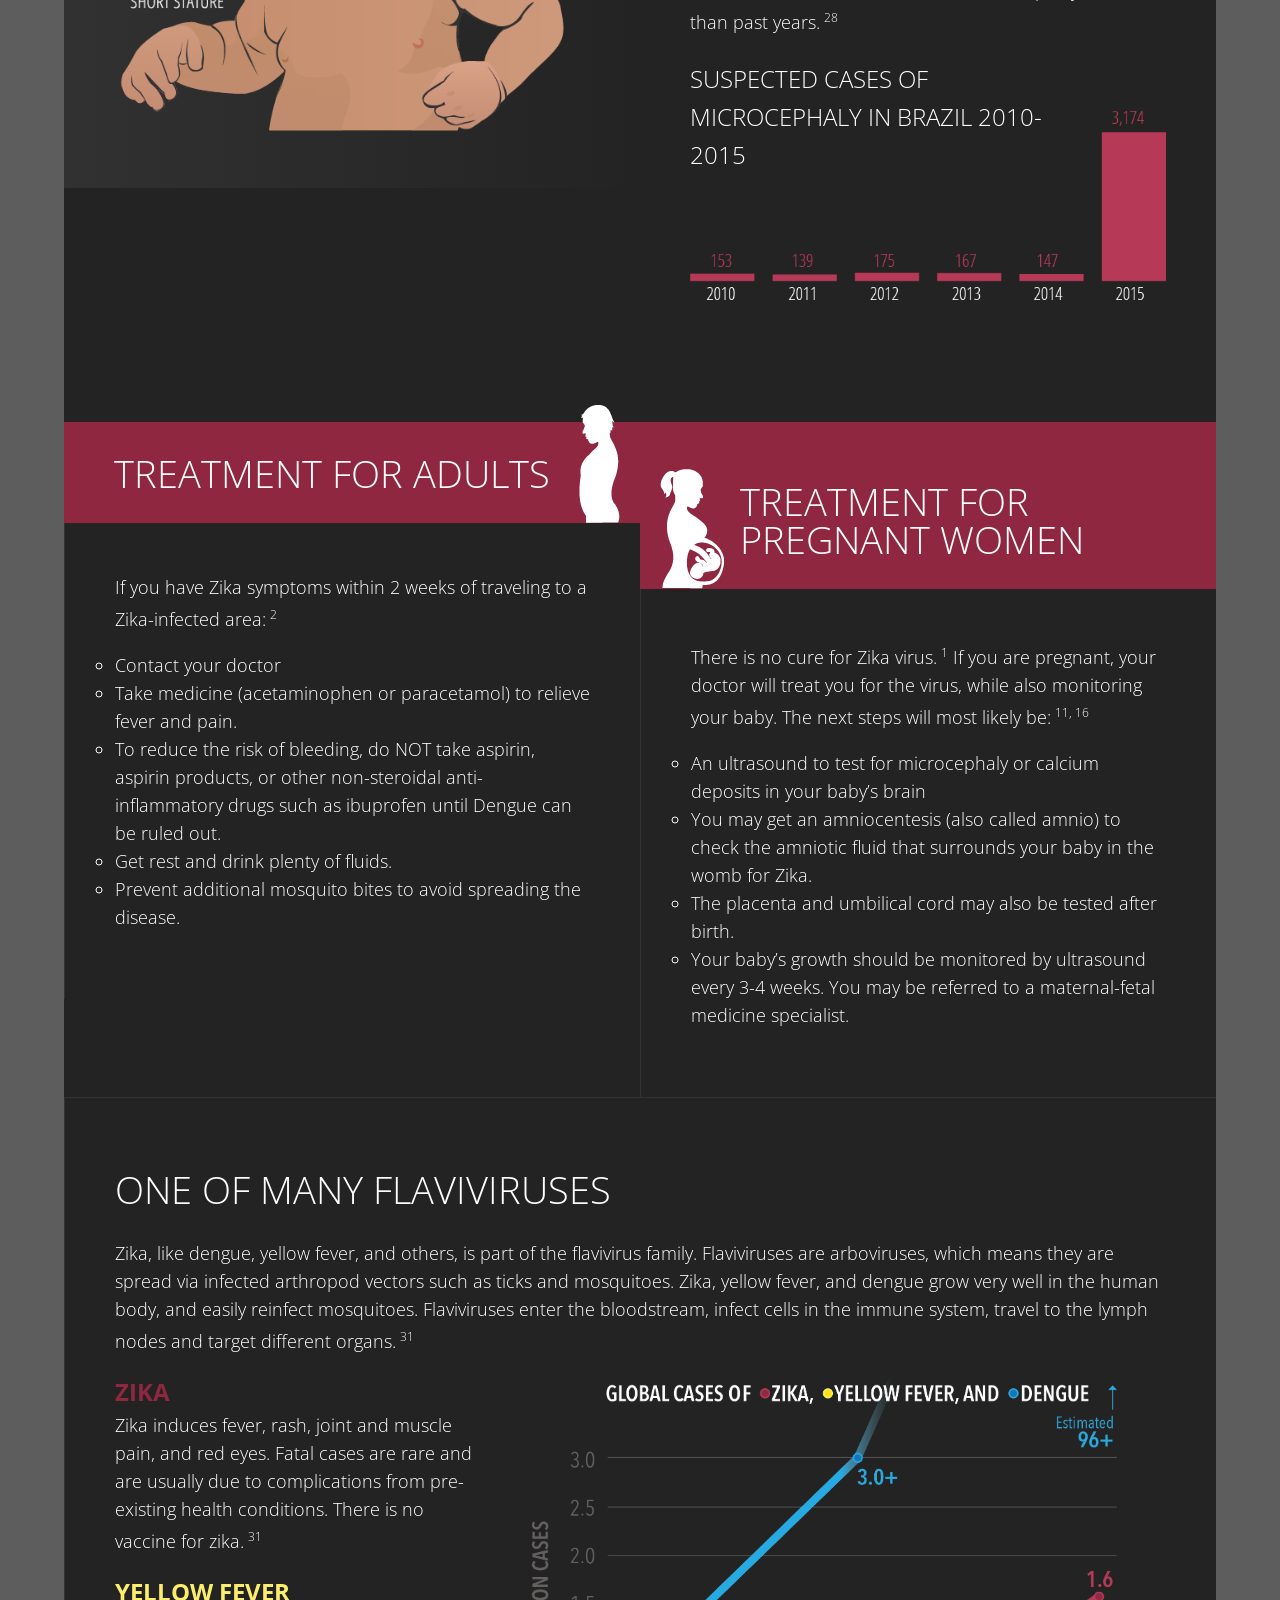
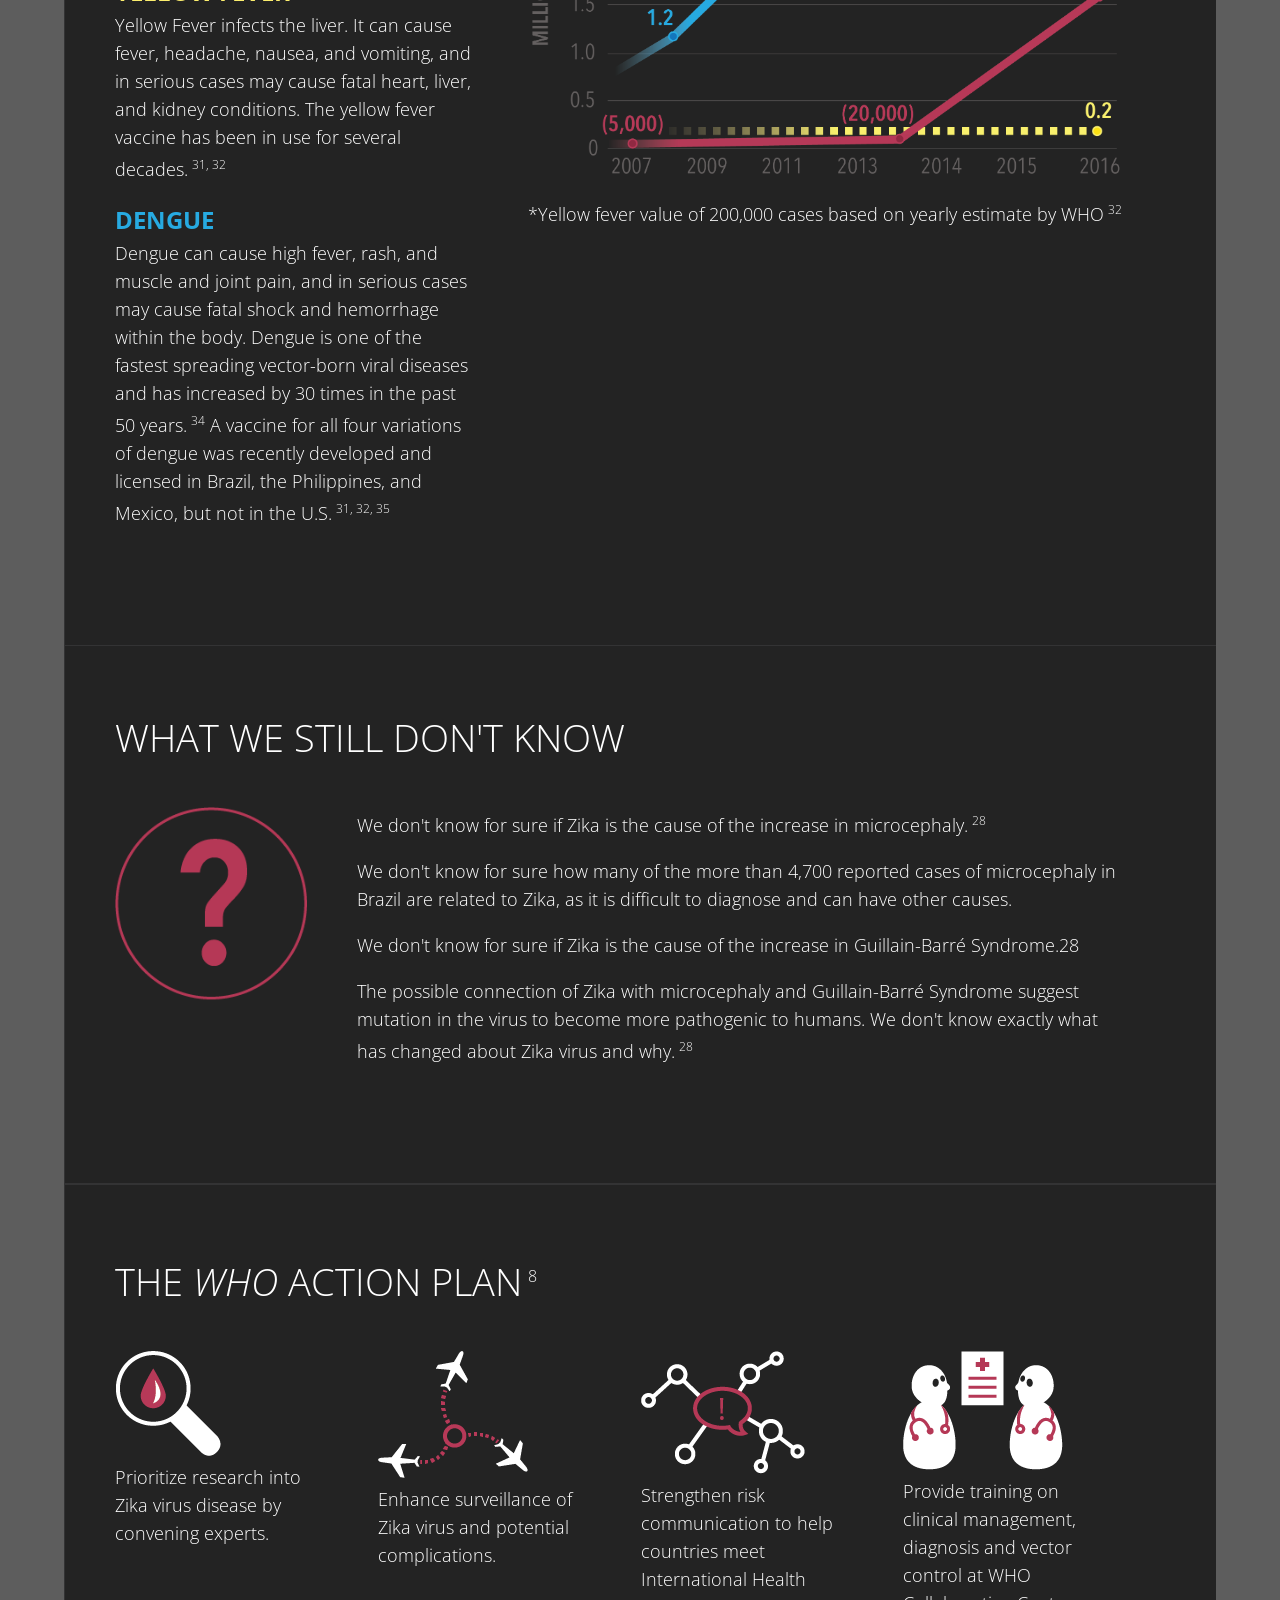
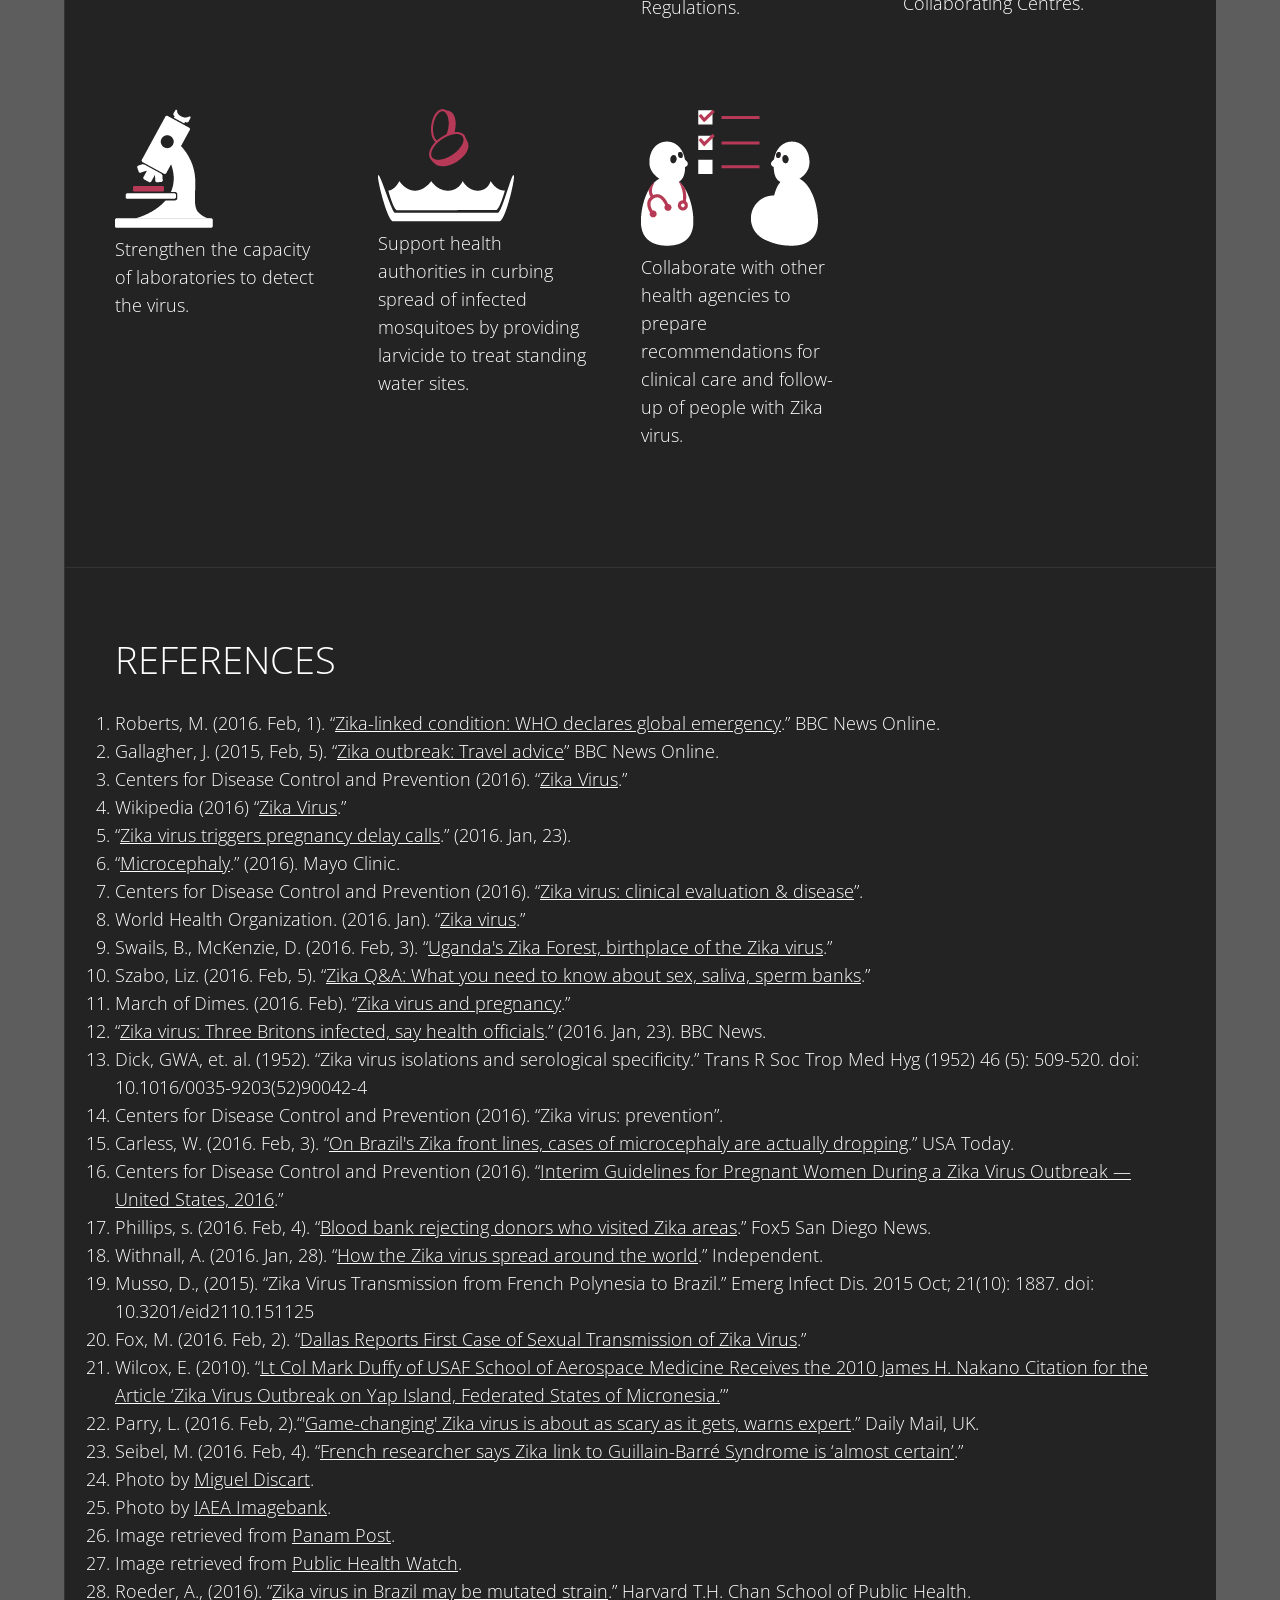
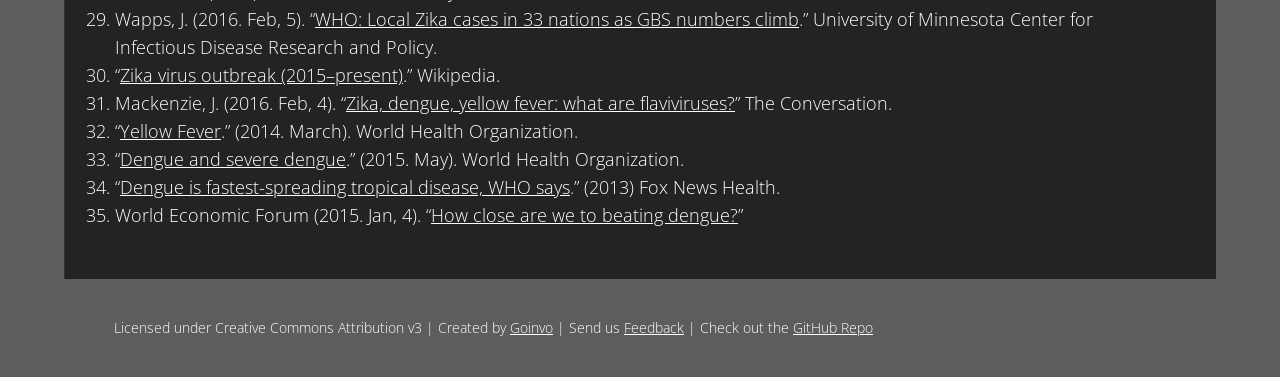
==== commit 82f2b6f2: "updated graph and text" ====
--- a/index.html
+++ b/index.html
@@ -526,9 +526,9 @@
 			<div class="row" id="flavivirus">
 				<div class="column">
 					<h2>One of Many Flaviviruses</h2>
-					<p>Zika, like dengue, yellow fever, and others, are part of the flavivirus family. Flaviviruses are arboviruses, which means they are spread via infected arthropod vectors such as ticks and mosquitoes. Zika, yellow fever, and dengue grow very well in the human body, and easily reinfect mosquitoes. Flaviviruses enter the bloodstream, infect cells in the immune system, travel to the lymph nodes and target different organs.<sup><a href="#ref-31">31</a></sup></p>
-					<div class="row">
-						<div class="column one-third">
+					<p>Zika, like dengue, yellow fever, and others, is part of the flavivirus family. Flaviviruses are arboviruses, which means they are spread via infected arthropod vectors such as ticks and mosquitoes. Zika, yellow fever, and dengue grow very well in the human body, and easily reinfect mosquitoes. Flaviviruses enter the bloodstream, infect cells in the immune system, travel to the lymph nodes and target different organs.<sup><a href="#ref-31">31</a></sup></p>
+					<div class="row">
+						<div class="column columns five">
 							<div id="flavivirus-zika">
 								<h3>Zika</h3>
 								<p>Zika induces fever, rash, joint and muscle pain, and red eyes. Fatal cases are rare and are usually due to complications from pre-existing health conditions. There is no vaccine for zika.<sup><a href="ref-31">31</a></sup></p>
@@ -542,9 +542,8 @@
 								<p>Dengue can cause high fever, rash, and muscle and joint pain, and in serious cases may cause fatal shock and hemorrhage within the body. Dengue is one of the fastest spreading vector-born viral diseases and has increased by 30 times in the past 50 years.<sup><a href="#ref-34">34</a></sup> A vaccine for all four variations of dengue was recently developed and licensed in Brazil, the Philippines, and Mexico, but not in the U.S.<sup><a href="#ref-31">31</a>, <a href="#ref-32">32</a>, <a href="#ref-35">35</a></sup></p>
 							</div>
 						</div>
-						<div class="column two-thirds graph">
-							<h3>Prevalence of Zika, Yellow Fever, &amp; Dengue Virus Cases</h3>
-							<img src="./assets/images/flavivirus-graph.png" alt="dengue at 1.2 million in 2008, 3+ million in 2013. zika at 5,000 in 2007, 20,000 in 2013, and 1.6 million in 2016. Yellow fever remains around 0.2 million from 2007-2016" class="scale-with-grid" />
+						<div class="column columns seven graph">
+							<img src="./assets/images/FlavivirusGraph_v3.png" alt="Prevalence of Zika, Yellow Fever, &amp; Dengue Virus Cases. dengue at 1.2 million in 2008, 3+ million in 2013. zika at 5,000 in 2007, 20,000 in 2013, and 1.6 million in 2016. Yellow fever remains around 0.2 million from 2007-2016" class="scale-with-grid" />
 							<p>*Yellow fever value of 200,000 cases based on yearly estimate by WHO<sup><a href="#ref-32">32</a></sup></p>
 						</div>
 					</div>
--- a/assets/css/zika.css
+++ b/assets/css/zika.css
@@ -362,7 +362,7 @@
 
 .article {
   z-index: 1;
-  background: #1a1a1b; }
+  background: #232323; }
   .article h2 {
     text-transform: uppercase; }
   .article p {
@@ -420,11 +420,11 @@
 
 .column#signs {
   padding-right: 0;
-  background: -moz-linear-gradient(left, #1a1a1b 0%, #313131 100%);
+  background: -moz-linear-gradient(left, #232323 0%, #313131 100%);
   /* FF3.6-15 */
-  background: -webkit-linear-gradient(left, #1a1a1b 0%, #313131 100%);
+  background: -webkit-linear-gradient(left, #232323 0%, #313131 100%);
   /* Chrome10-25,Safari5.1-6 */
-  background: linear-gradient(to right, #1a1a1b 0%, #313131 100%);
+  background: linear-gradient(to right, #232323 0%, #313131 100%);
   /* W3C, IE10+, FF16+, Chrome26+, Opera12+, Safari7+ */ }
   .column#signs .text {
     width: 30%;
@@ -471,11 +471,11 @@
   width: 55%; }
 
 .row#zika-symptoms .signs-image {
-  background: -moz-linear-gradient(left, #1a1a1b 0%, #313131 100%);
+  background: -moz-linear-gradient(left, #232323 0%, #313131 100%);
   /* FF3.6-15 */
-  background: -webkit-linear-gradient(left, #1a1a1b 0%, #313131 100%);
+  background: -webkit-linear-gradient(left, #232323 0%, #313131 100%);
   /* Chrome10-25,Safari5.1-6 */
-  background: linear-gradient(to right, #1a1a1b 0%, #313131 100%);
+  background: linear-gradient(to right, #232323 0%, #313131 100%);
   /* W3C, IE10+, FF16+, Chrome26+, Opera12+, Safari7+ */ }
 
 @media (max-width: 960px) {
@@ -502,11 +502,11 @@
   padding-top: 3rem; }
 
 .row#symptoms-microcephaly .microceph-image {
-  background: -moz-linear-gradient(left, #313131 0%, #1a1a1b 100%);
+  background: -moz-linear-gradient(left, #313131 0%, #232323 100%);
   /* FF3.6-15 */
-  background: -webkit-linear-gradient(left, #313131 0%, #1a1a1b 100%);
+  background: -webkit-linear-gradient(left, #313131 0%, #232323 100%);
   /* Chrome10-25,Safari5.1-6 */
-  background: linear-gradient(to right, #313131 0%, #1a1a1b 100%);
+  background: linear-gradient(to right, #313131 0%, #232323 100%);
   /* W3C, IE10+, FF16+, Chrome26+, Opera12+, Safari7+ */ }
 
 .row#symptoms-microcephaly .graph h3 {
@@ -706,7 +706,7 @@
   .column#right-spray a {
     word-break: break-all; }
     .column#right-spray a:hover {
-      color: #1a1a1b; }
+      color: #232323; }
   @media (max-width: 960px) {
     .column#right-spray {
       display: block;
@@ -785,10 +785,12 @@
 
 #flavivirus .column .column {
   border: none;
-  padding-left: 0; }
+  padding-left: 0;
+  padding-top: 0; }
 
 #flavivirus h3 {
-  font-weight: 700; }
+  font-weight: 700;
+  margin: 0; }
 
 #flavivirus #flavivirus-zika h3 {
   color: #8f2741; }
@@ -799,11 +801,12 @@
 #flavivirus #flavivirus-dengue h3 {
   color: #27aae1; }
 
-#flavivirus .graph h3 {
-  padding-left: 9rem; }
-
-#flavivirus .graph img {
-  margin-top: -8rem; }
+#flavivirus .graph {
+  padding-right: 0;
+  margin-top: 0.4rem; }
+
+#dont-know .column {
+  padding-right: 0; }
 
 #dont-know .columns {
   padding-left: 0; }
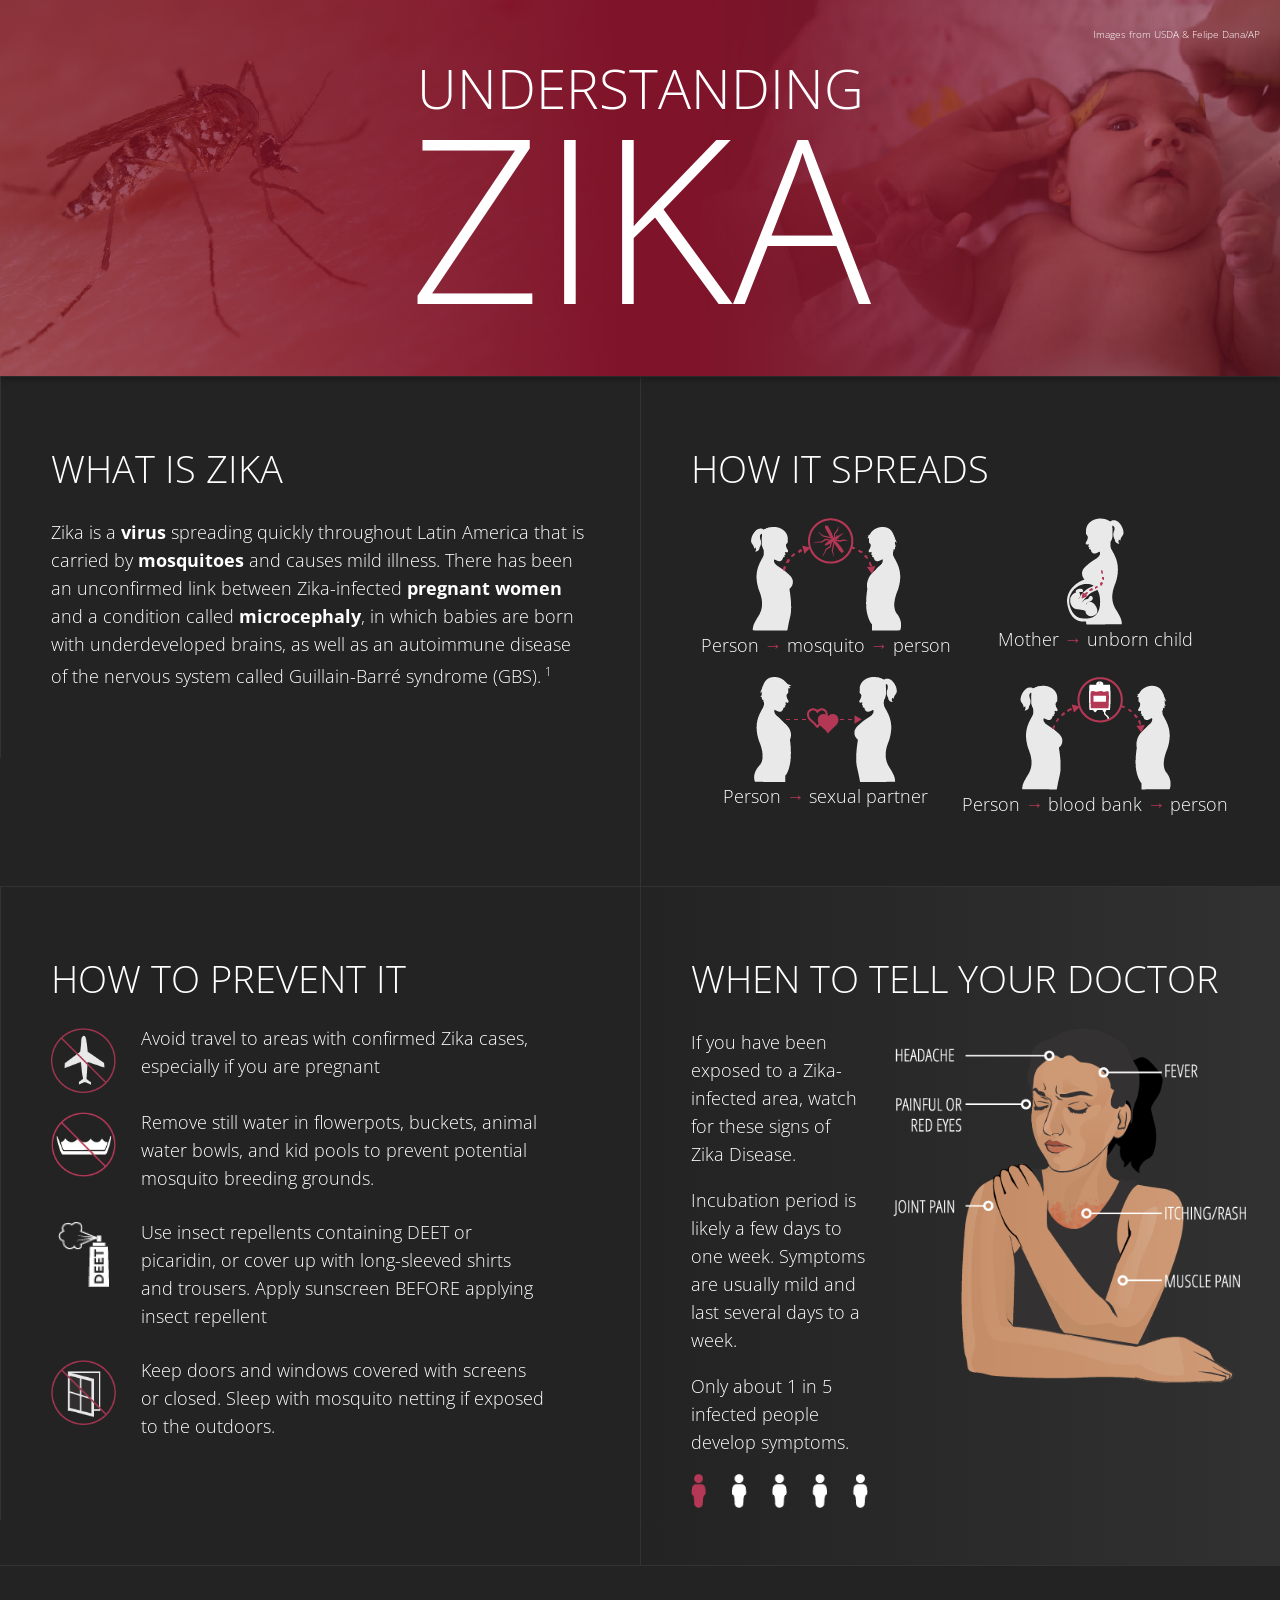
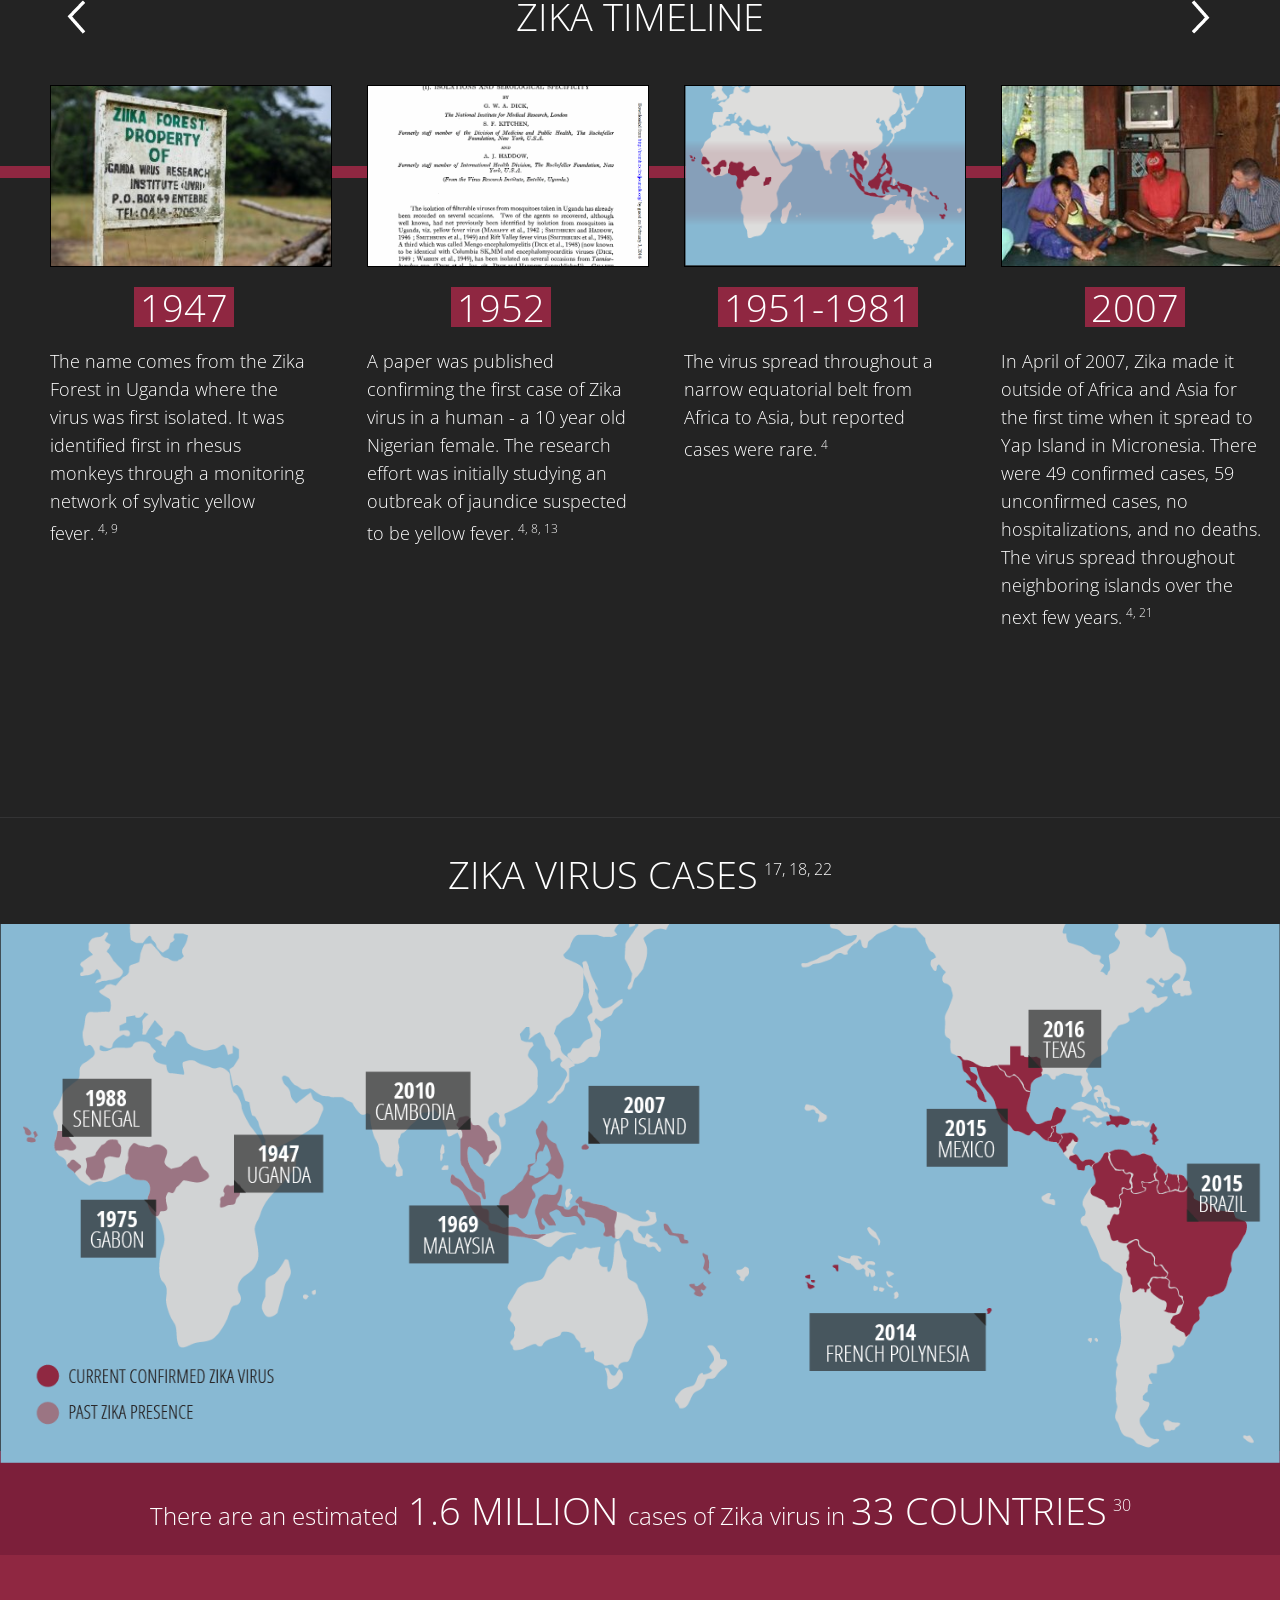
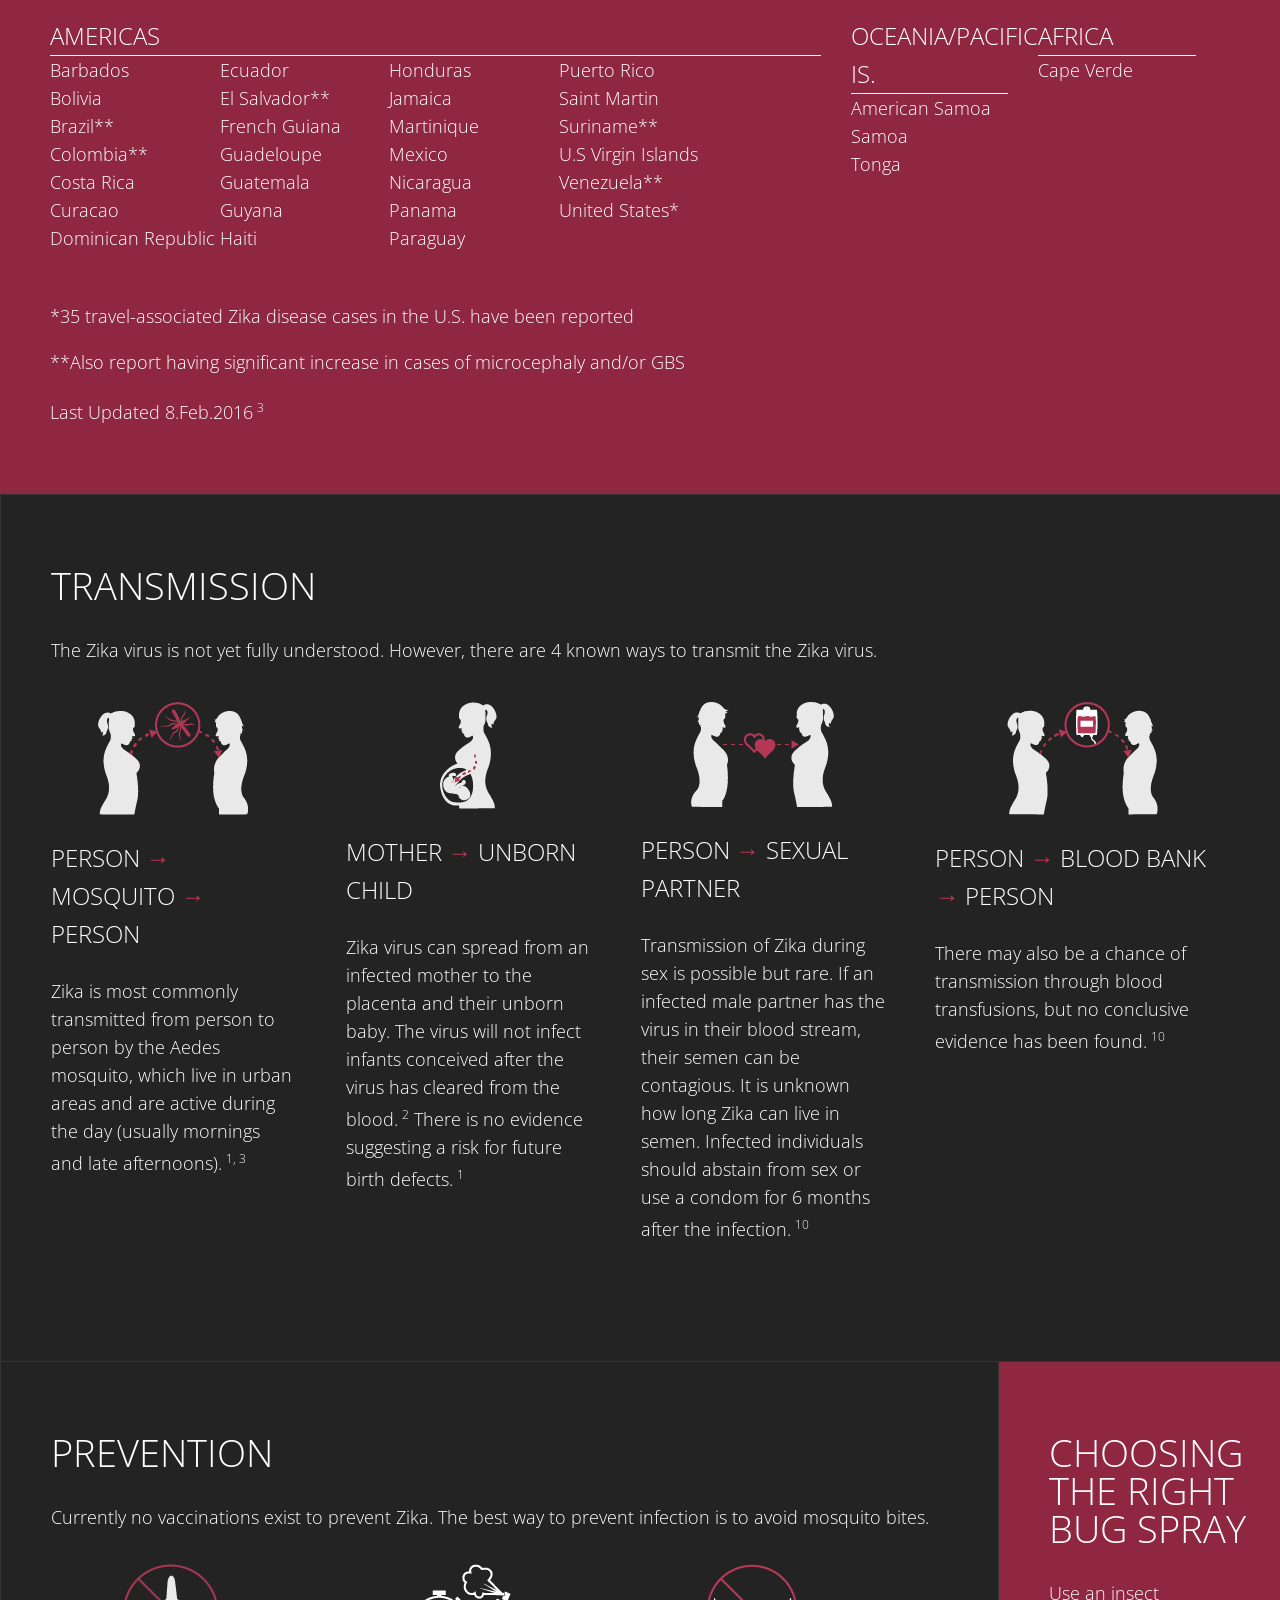
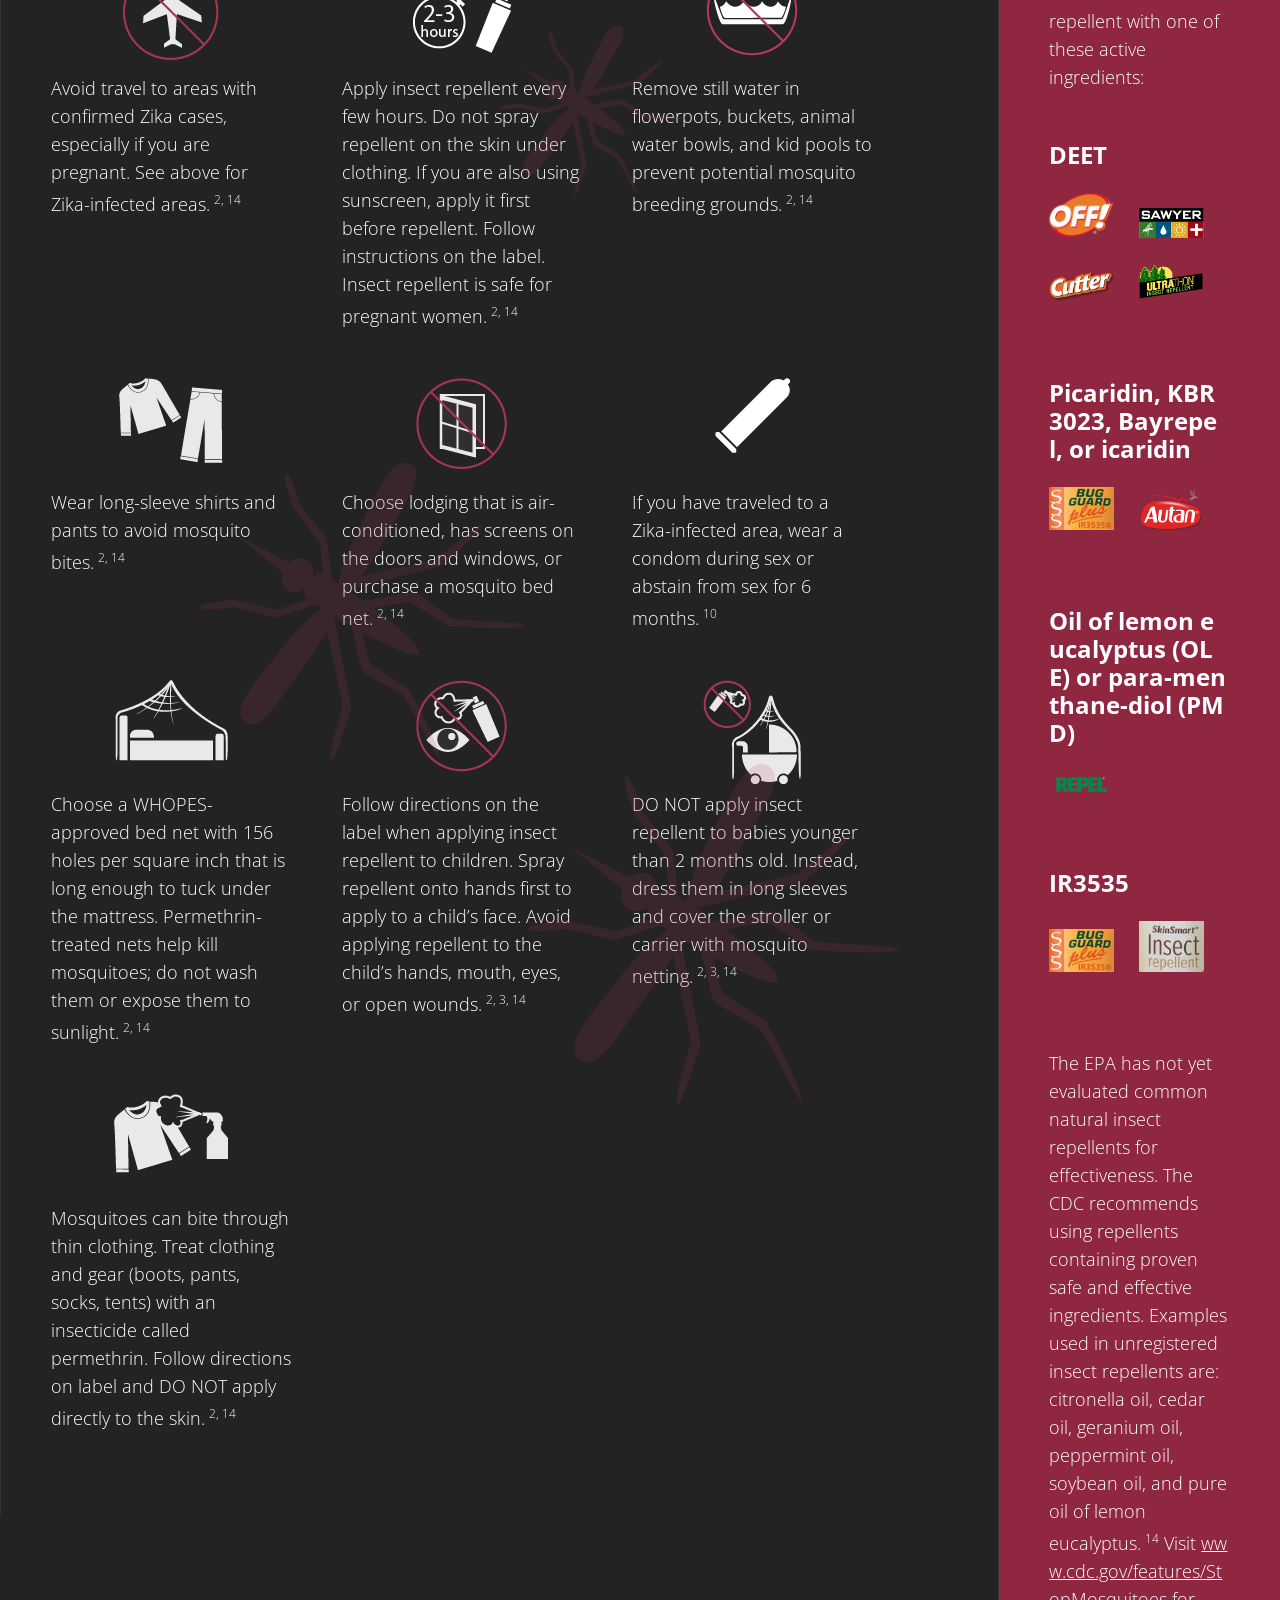
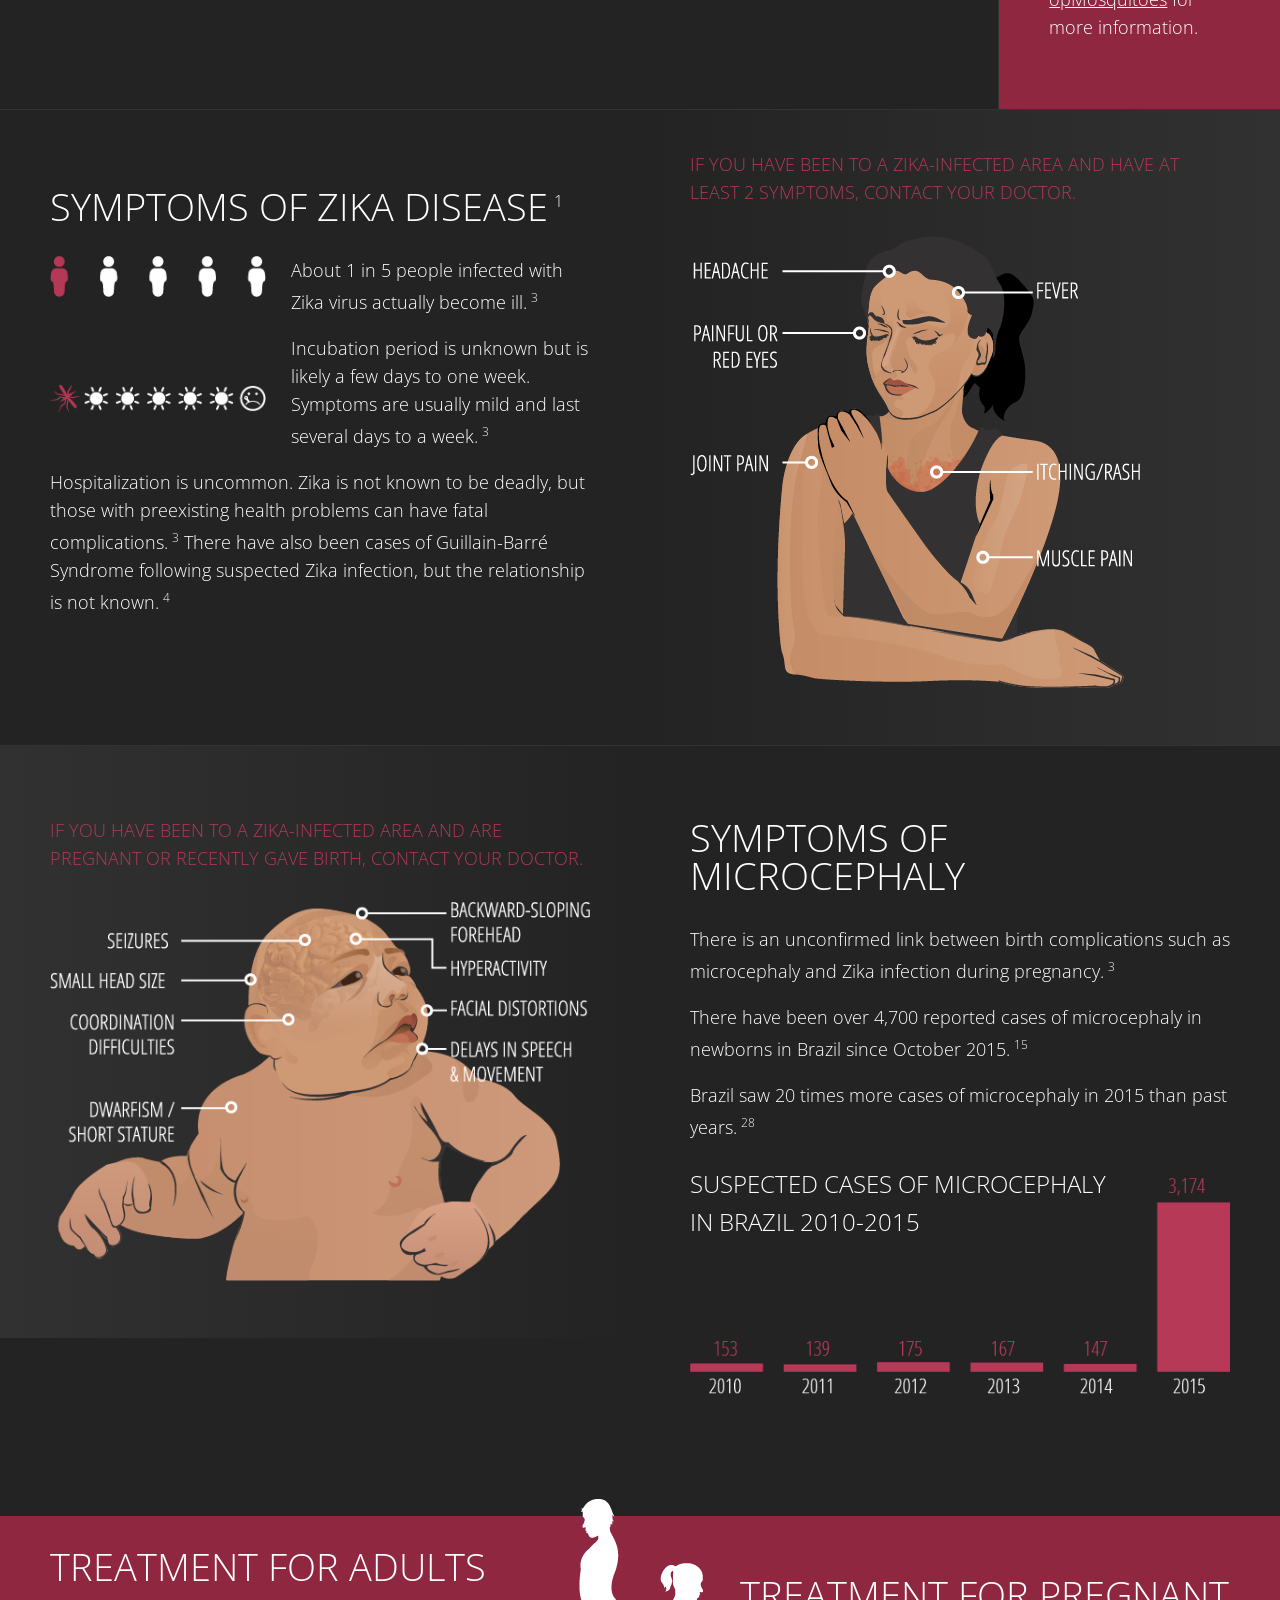
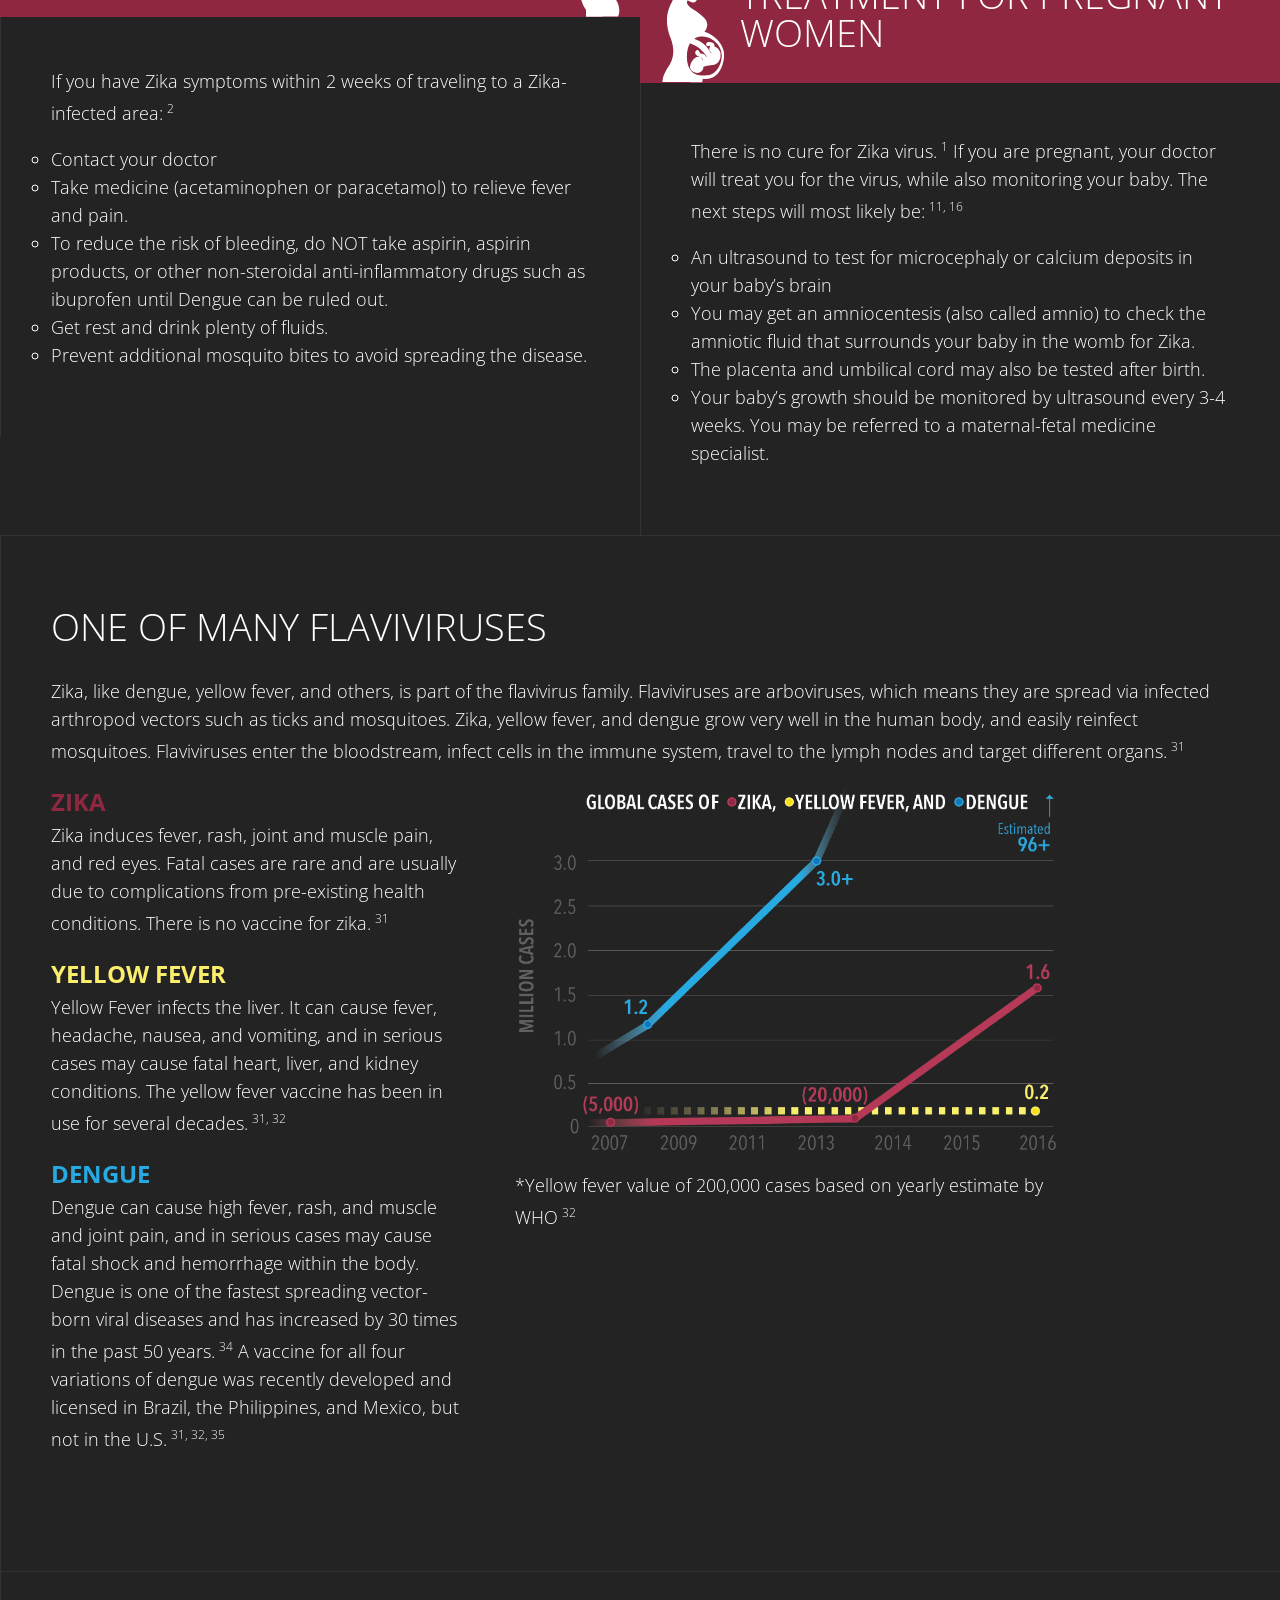
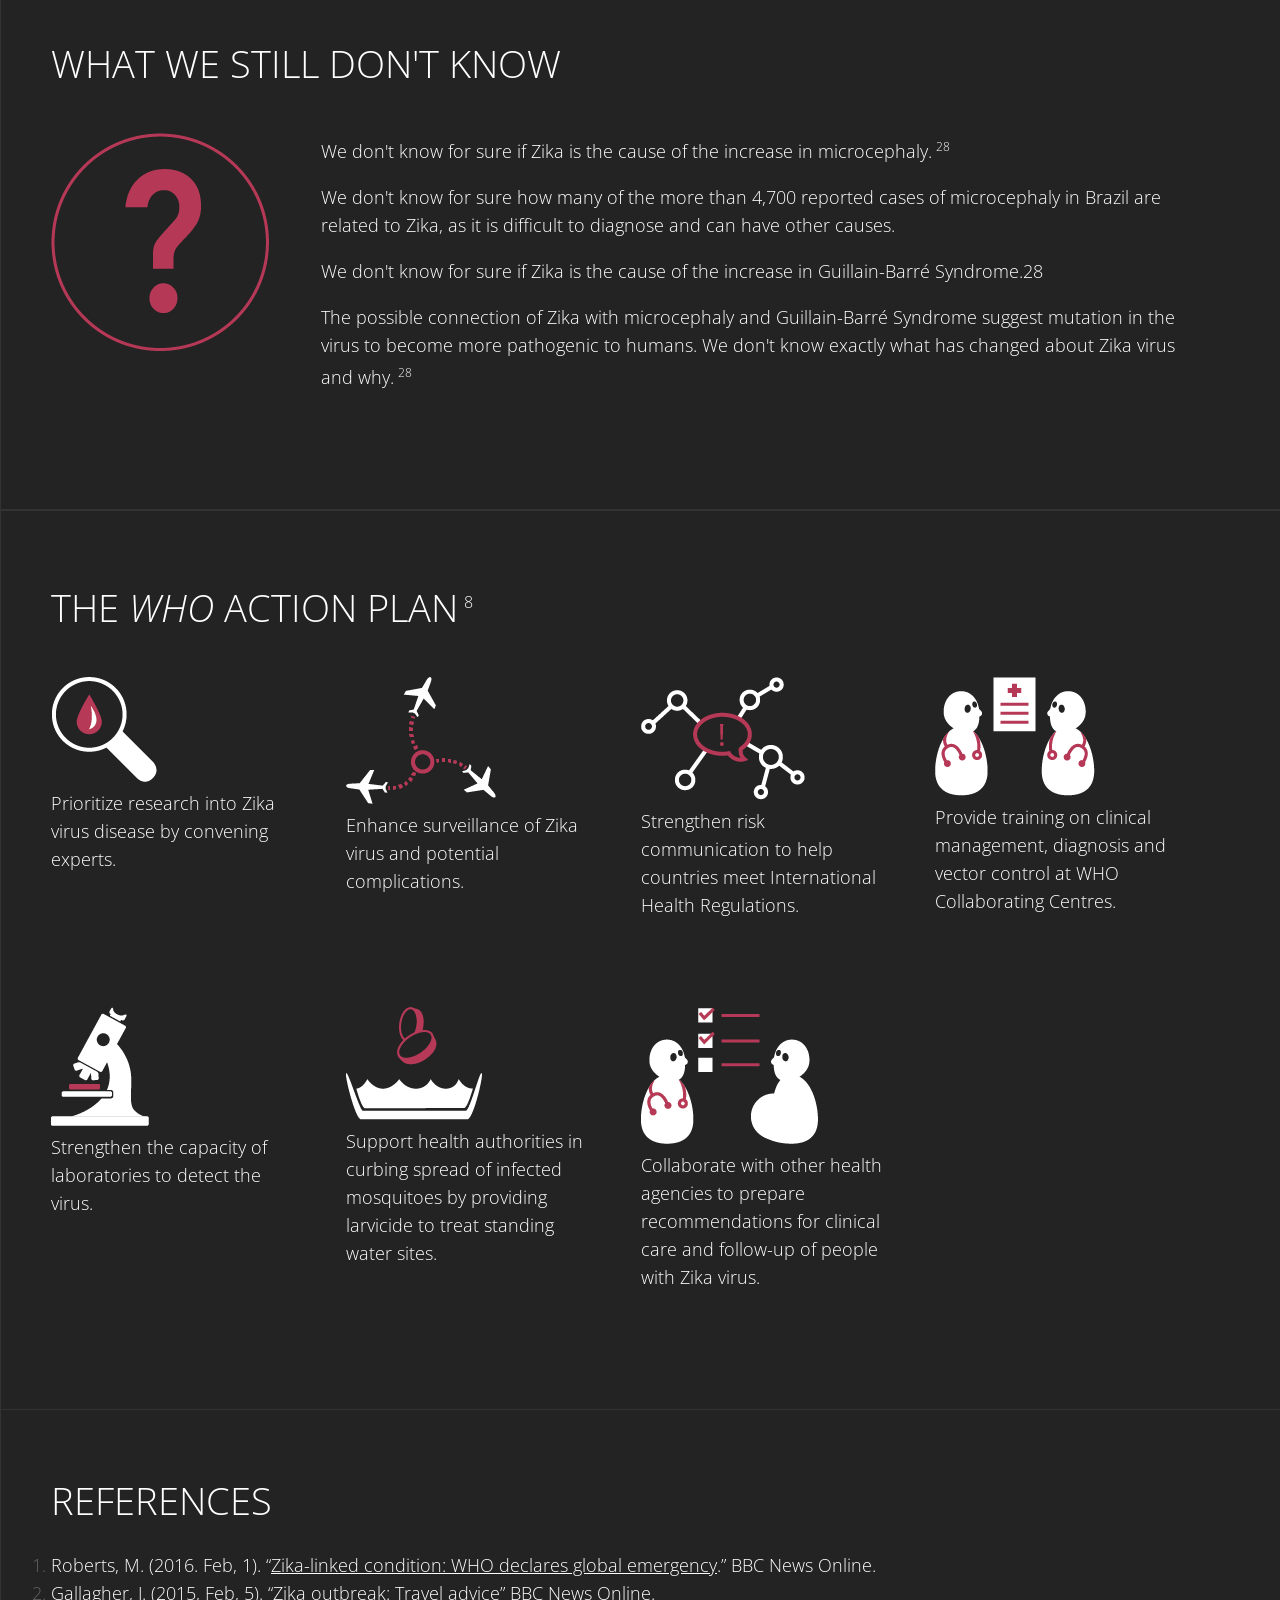
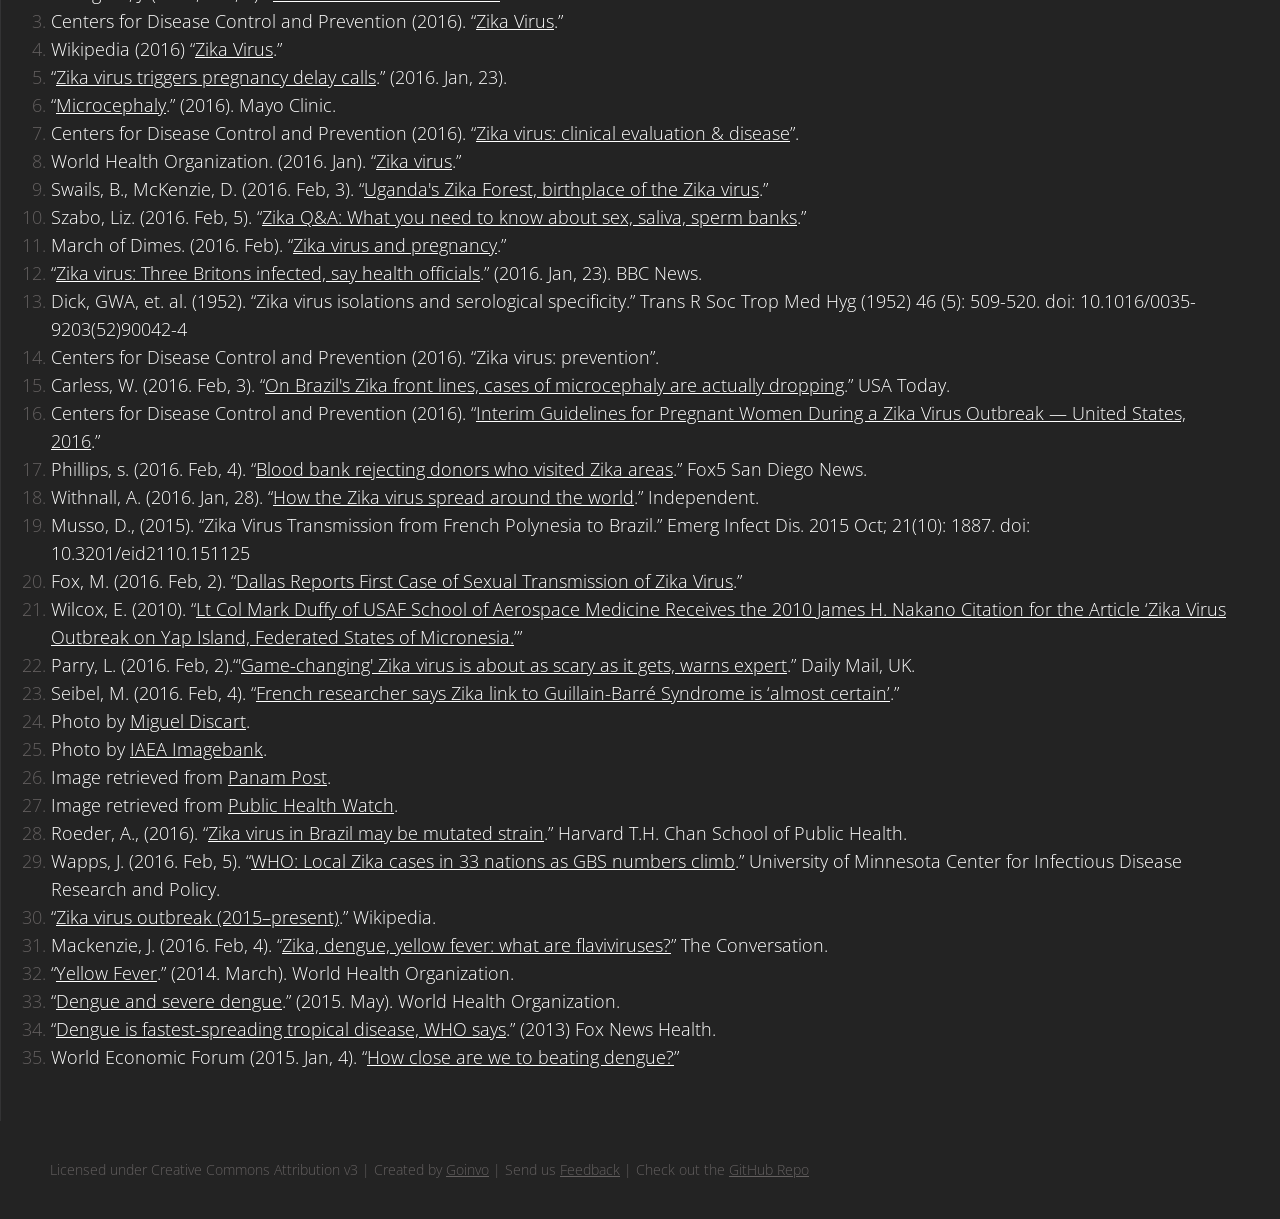
==== commit 8a6689e4: "full width" ====
--- a/index.html
+++ b/index.html
@@ -639,41 +639,41 @@
 				<div class="column">
 					<h2>References</h2>
 					<ol>
-						<li id="ref-1">Roberts, M. (2016. Feb, 1). “<a href="http://www.bbc.com/news/health-35459797" target="blank">Zika-linked condition: WHO declares global emergency</a>.” BBC News Online.</li>
-						<li id="ref-2">Gallagher, J. (2015, Feb, 5). “<a href="http://www.bbc.com/news/health-35441675" target="blank">Zika outbreak: Travel advice</a>” BBC News Online.</li>
-						<li id="ref-3">Centers for Disease Control and Prevention (2016). “<a href="http://www.cdc.gov/zika/" target="blank">Zika Virus</a>.”</li>
-						<li id="ref-4">Wikipedia (2016) “<a href="https://en.wikipedia.org/wiki/Zika_virus" target="blank">Zika Virus</a>.”</li>
-						<li id="ref-5">“<a href="http://www.bbc.com/news/world-latin-america-35388842" target="blank">Zika virus triggers pregnancy delay calls</a>.” (2016. Jan, 23).</li>
-						<li id="ref-6">“<a href="http://www.mayoclinic.org/diseases-conditions/microcephaly/basics/symptoms/con-20034823" target="blank">Microcephaly</a>.” (2016). Mayo Clinic.</li>
-						<li id="ref-7">Centers for Disease Control and Prevention (2016). “<a href="http://www.cdc.gov/zika/hc-providers/clinicalevaluation.html" target="blank">Zika virus: clinical evaluation &amp; disease</a>”.</li>
-						<li id="ref-8">World Health Organization. (2016. Jan). “<a href="http://www.who.int/mediacentre/factsheets/zika/en/" target="blank">Zika virus</a>.”</li>
-						<li id="ref-9">Swails, B., McKenzie, D. (2016. Feb, 3). “<a href="http://www.cnn.com/2016/02/02/health/zika-forest-viral-birthplace/" target="blank">Uganda's Zika Forest, birthplace of the Zika virus</a>.”</li>
-						<li id="ref-10">Szabo, Liz. (2016. Feb, 5). “<a href="http://www.usatoday.com/story/news/2016/02/03/zika-q-and-a/79751476/" target="blank">Zika Q&amp;A: What you need to know about sex, saliva, sperm banks</a>.”</li>
-						<li id="ref-11">March of Dimes. (2016. Feb). “<a href="http://www.marchofdimes.org/complications/zika-virus-and-pregnancy.aspx" target="blank">Zika virus and pregnancy</a>.”</li>
-						<li id="ref-12">“<a href="http://www.bbc.com/news/uk-35391712" target="blank">Zika virus: Three Britons infected, say health officials</a>.” (2016. Jan, 23). BBC News.</li>
-						<li id="ref-13">Dick, GWA, et. al. (1952). “Zika virus isolations and serological specificity.” Trans R Soc Trop Med Hyg (1952) 46 (5): 509-520. doi: 10.1016/0035-9203(52)90042-4</li>
-						<li id="ref-14">Centers for Disease Control and Prevention (2016). “<a hrefe="http://www.cdc.gov/zika/prevention/index.html" target="blank">Zika virus: prevention</a>”.</li>
-						<li id="ref-15">Carless, W. (2016. Feb, 3). “<a href="http://www.usatoday.com/story/news/world/2016/02/03/brazil-zika-birth-defect-drop-hospital-microcephaly/79791768/" target="blank">On Brazil's Zika front lines, cases of microcephaly are actually dropping</a>.” USA Today.</li>
-						<li id="ref-16">Centers for Disease Control and Prevention (2016). “<a href="http://www.cdc.gov/mmwr/volumes/65/wr/mm6502e1.htm" target="blank">Interim Guidelines for Pregnant Women During a Zika Virus Outbreak — United States, 2016</a>.”</li>
-						<li id="ref-17">Phillips, s. (2016. Feb, 4). “<a href="http://fox5sandiego.com/2016/02/04/blood-bank-rejecting-donors-who-visited-zika-areas/" target="blank">Blood bank rejecting donors who visited Zika areas</a>.” Fox5 San Diego News.</li>
-						<li id="ref-19">Withnall, A. (2016. Jan, 28). “<a href="http://www.independent.co.uk/life-style/health-and-families/health-news/zika-how-virus-spread-around-world-a6839101.html" target="blank">How the Zika virus spread around the world</a>.” Independent.</li>
-						<li id="ref-20">Musso, D., (2015). “Zika Virus Transmission from French Polynesia to Brazil.” Emerg Infect Dis. 2015 Oct; 21(10): 1887. doi:  10.3201/eid2110.151125</li>
-						<li id="ref-21">Fox, M. (2016. Feb, 2). “<a href="http://www.nbcnews.com/storyline/zika-virus-outbreak/zika-virus-can-spread-sexual-contact-health-officials-dallas-confirm-n510076" target="blank">Dallas Reports First Case of Sexual Transmission of Zika Virus</a>.”</li>
-						<li id="ref-22">Wilcox, E. (2010). “<a href="http://www.wpafb.af.mil/news/story.asp?id=123219950" target="blank">Lt Col Mark Duffy of USAF School of Aerospace Medicine Receives the 2010 James H. Nakano Citation for the Article ‘Zika Virus Outbreak on Yap Island, Federated States of Micronesia.</a>’”</li>
-						<li id="ref-23">Parry, L. (2016. Feb, 2).“'<a href="http://www.dailymail.co.uk/health/article-3428938/Game-changing-Zika-virus-scary-gets-warns-expert.html" target="blank">Game-changing' Zika virus is about as scary as it gets, warns expert</a>.” Daily Mail, UK.</li>
-						<li id="ref-24">Seibel, M. (2016. Feb, 4). “<a href="http://www.star-telegram.com/news/nation-world/world/article58432243.html" target="blank">French researcher says Zika link to Guillain-Barré Syndrome is ‘almost certain’</a>.”</li>
-						<li id="ref-25">Photo by <a href="https://www.flickr.com/photos/miguel_discart/14277835198/in/[base64]" target="blank">Miguel Discart</a>.</li>
-						<li id="ref-26">Photo by <a href="https://www.flickr.com/photos/iaea_imagebank/24407404799/in/[base64]" target="blank">IAEA Imagebank</a>.</li>
-						<li id="ref-27">Image retrieved from <a href="https://panampost.com/panam-staff/2015/02/25/colombias-price-controls-a-cure-worse-than-the-disease/" target="blank">Panam Post</a>.</li>
-						<li id="ref-28">Image retrieved from <a href="https://publichealthwatch.wordpress.com/2016/02/03/texas-reports-first-case-of-sexually-transmitted-zika-virus-in-u-s/" target="blank">Public Health Watch</a>.</li>
-						<li>Roeder, A., (2016). “<a href="http://www.hsph.harvard.edu/news/features/zika-virus-in-brazil-may-be-mutated-strain/?utm_source=Twitter&utm_medium=Social&utm_campaign=Chan-Twitter-General" target="blank">Zika virus in Brazil may be mutated strain</a>.” Harvard T.H. Chan School of Public Health.</li>
-						<li>Wapps, J. (2016. Feb, 5). “<a href="http://www.cidrap.umn.edu/news-perspective/2016/02/who-local-zika-cases-33-nations-gbs-numbers-climb" target="blank">WHO: Local Zika cases in 33 nations as GBS numbers climb</a>.” University of Minnesota Center for Infectious Disease Research and Policy.</li>
-						<li>“<a href="https://en.wikipedia.org/wiki/Zika_virus_outbreak_(2015%E2%80%93present)" target="blank">Zika virus outbreak (2015–present)</a>.” Wikipedia.</li>
-						<li>Mackenzie, J. (2016. Feb, 4). “<a href="http://theconversation.com/zika-dengue-yellow-fever-what-are-flaviviruses-53969" target="blank">Zika, dengue, yellow fever: what are flaviviruses?</a>” The Conversation.</li>
-						<li>“<a href="http://www.who.int/mediacentre/factsheets/fs100/en/" target="blank">Yellow Fever</a>.” (2014. March). World Health Organization.</li>
-						<li>“<a href="http://www.who.int/mediacentre/factsheets/fs117/en/" target="blank">Dengue and severe dengue</a>.”  (2015. May). World Health Organization.</li>
-						<li>“<a href="http://www.foxnews.com/health/2013/01/16/dengue-is-fastest-spreading-tropical-disease-who-says.html" target="blank">Dengue is fastest-spreading tropical disease, WHO says</a>.” (2013) Fox News Health.</li>
-						<li>World Economic Forum (2015. Jan, 4). “<a href="http://www.weforum.org/agenda/2016/01/how-close-are-we-to-beating-dengue" target="blank">How close are we to beating dengue?</a>”</li>
+						<li id="ref-1"><span class="li-color">Roberts, M. (2016. Feb, 1). “<a href="http://www.bbc.com/news/health-35459797" target="blank">Zika-linked condition: WHO declares global emergency</a>.” BBC News Online.</span></li>
+						<li id="ref-2"><span class="li-color">Gallagher, J. (2015, Feb, 5). “<a href="http://www.bbc.com/news/health-35441675" target="blank">Zika outbreak: Travel advice</a>” BBC News Online.</span></li>
+						<li id="ref-3"><span class="li-color">Centers for Disease Control and Prevention (2016). “<a href="http://www.cdc.gov/zika/" target="blank">Zika Virus</a>.”</span></li>
+						<li id="ref-4"><span class="li-color">Wikipedia (2016) “<a href="https://en.wikipedia.org/wiki/Zika_virus" target="blank">Zika Virus</a>.”</span></li>
+						<li id="ref-5"><span class="li-color">“<a href="http://www.bbc.com/news/world-latin-america-35388842" target="blank">Zika virus triggers pregnancy delay calls</a>.” (2016. Jan, 23).</span></li>
+						<li id="ref-6"><span class="li-color">“<a href="http://www.mayoclinic.org/diseases-conditions/microcephaly/basics/symptoms/con-20034823" target="blank">Microcephaly</a>.” (2016). Mayo Clinic.</span></li>
+						<li id="ref-7"><span class="li-color">Centers for Disease Control and Prevention (2016). “<a href="http://www.cdc.gov/zika/hc-providers/clinicalevaluation.html" target="blank">Zika virus: clinical evaluation &amp; disease</a>”.</span></li>
+						<li id="ref-8"><span class="li-color">World Health Organization. (2016. Jan). “<a href="http://www.who.int/mediacentre/factsheets/zika/en/" target="blank">Zika virus</a>.”</span></li>
+						<li id="ref-9"><span class="li-color">Swails, B., McKenzie, D. (2016. Feb, 3). “<a href="http://www.cnn.com/2016/02/02/health/zika-forest-viral-birthplace/" target="blank">Uganda's Zika Forest, birthplace of the Zika virus</a>.”</span></li>
+						<li id="ref-10"><span class="li-color">Szabo, Liz. (2016. Feb, 5). “<a href="http://www.usatoday.com/story/news/2016/02/03/zika-q-and-a/79751476/" target="blank">Zika Q&amp;A: What you need to know about sex, saliva, sperm banks</a>.”</span></li>
+						<li id="ref-11"><span class="li-color">March of Dimes. (2016. Feb). “<a href="http://www.marchofdimes.org/complications/zika-virus-and-pregnancy.aspx" target="blank">Zika virus and pregnancy</a>.”</span></li>
+						<li id="ref-12"><span class="li-color">“<a href="http://www.bbc.com/news/uk-35391712" target="blank">Zika virus: Three Britons infected, say health officials</a>.” (2016. Jan, 23). BBC News.</span></li>
+						<li id="ref-13"><span class="li-color">Dick, GWA, et. al. (1952). “Zika virus isolations and serological specificity.” Trans R Soc Trop Med Hyg (1952) 46 (5): 509-520. doi: 10.1016/0035-9203(52)90042-4</span></li>
+						<li id="ref-14"><span class="li-color">Centers for Disease Control and Prevention (2016). “<a hrefe="http://www.cdc.gov/zika/prevention/index.html" target="blank">Zika virus: prevention</a>”.</span></li>
+						<li id="ref-15"><span class="li-color">Carless, W. (2016. Feb, 3). “<a href="http://www.usatoday.com/story/news/world/2016/02/03/brazil-zika-birth-defect-drop-hospital-microcephaly/79791768/" target="blank">On Brazil's Zika front lines, cases of microcephaly are actually dropping</a>.” USA Today.</span></li>
+						<li id="ref-16"><span class="li-color">Centers for Disease Control and Prevention (2016). “<a href="http://www.cdc.gov/mmwr/volumes/65/wr/mm6502e1.htm" target="blank">Interim Guidelines for Pregnant Women During a Zika Virus Outbreak — United States, 2016</a>.”</span></li>
+						<li id="ref-17"><span class="li-color">Phillips, s. (2016. Feb, 4). “<a href="http://fox5sandiego.com/2016/02/04/blood-bank-rejecting-donors-who-visited-zika-areas/" target="blank">Blood bank rejecting donors who visited Zika areas</a>.” Fox5 San Diego News.</span></li>
+						<li id="ref-18"><span class="li-color">Withnall, A. (2016. Jan, 28). “<a href="http://www.independent.co.uk/life-style/health-and-families/health-news/zika-how-virus-spread-around-world-a6839101.html" target="blank">How the Zika virus spread around the world</a>.” Independent.</span></li>
+						<li id="ref-19"><span class="li-color">Musso, D., (2015). “Zika Virus Transmission from French Polynesia to Brazil.” Emerg Infect Dis. 2015 Oct; 21(10): 1887. doi:  10.3201/eid2110.151125</span></li>
+						<li id="ref-20"><span class="li-color">Fox, M. (2016. Feb, 2). “<a href="http://www.nbcnews.com/storyline/zika-virus-outbreak/zika-virus-can-spread-sexual-contact-health-officials-dallas-confirm-n510076" target="blank">Dallas Reports First Case of Sexual Transmission of Zika Virus</a>.”</span></li>
+						<li id="ref-21"><span class="li-color">Wilcox, E. (2010). “<a href="http://www.wpafb.af.mil/news/story.asp?id=123219950" target="blank">Lt Col Mark Duffy of USAF School of Aerospace Medicine Receives the 2010 James H. Nakano Citation for the Article ‘Zika Virus Outbreak on Yap Island, Federated States of Micronesia.</a>’”</span></li>
+						<li id="ref-22"><span class="li-color">Parry, L. (2016. Feb, 2).“'<a href="http://www.dailymail.co.uk/health/article-3428938/Game-changing-Zika-virus-scary-gets-warns-expert.html" target="blank">Game-changing' Zika virus is about as scary as it gets, warns expert</a>.” Daily Mail, UK.</span></li>
+						<li id="ref-23"><span class="li-color">Seibel, M. (2016. Feb, 4). “<a href="http://www.star-telegram.com/news/nation-world/world/article58432243.html" target="blank">French researcher says Zika link to Guillain-Barré Syndrome is ‘almost certain’</a>.”</span></li>
+						<li id="ref-24"><span class="li-color">Photo by <a href="https://www.flickr.com/photos/miguel_discart/14277835198/in/[base64]" target="blank">Miguel Discart</a>.</span></li>
+						<li id="ref-25"><span class="li-color">Photo by <a href="https://www.flickr.com/photos/iaea_imagebank/24407404799/in/[base64]" target="blank">IAEA Imagebank</a>.</span></li>
+						<li id="ref-26"><span class="li-color">Image retrieved from <a href="https://panampost.com/panam-staff/2015/02/25/colombias-price-controls-a-cure-worse-than-the-disease/" target="blank">Panam Post</a>.</span></li>
+						<li id="ref-27"><span class="li-color">Image retrieved from <a href="https://publichealthwatch.wordpress.com/2016/02/03/texas-reports-first-case-of-sexually-transmitted-zika-virus-in-u-s/" target="blank">Public Health Watch</a>.</span></li>
+						<li id="ref-28"><span class="li-color">Roeder, A., (2016). “<a href="http://www.hsph.harvard.edu/news/features/zika-virus-in-brazil-may-be-mutated-strain/?utm_source=Twitter&utm_medium=Social&utm_campaign=Chan-Twitter-General" target="blank">Zika virus in Brazil may be mutated strain</a>.” Harvard T.H. Chan School of Public Health.</span></li>
+						<li id="ref-29"><span class="li-color">Wapps, J. (2016. Feb, 5). “<a href="http://www.cidrap.umn.edu/news-perspective/2016/02/who-local-zika-cases-33-nations-gbs-numbers-climb" target="blank">WHO: Local Zika cases in 33 nations as GBS numbers climb</a>.” University of Minnesota Center for Infectious Disease Research and Policy.</span></li>
+						<li id="ref-30"><span class="li-color">“<a href="https://en.wikipedia.org/wiki/Zika_virus_outbreak_(2015%E2%80%93present)" target="blank">Zika virus outbreak (2015–present)</a>.” Wikipedia.</span></li>
+						<li id="ref-31"><span class="li-color">Mackenzie, J. (2016. Feb, 4). “<a href="http://theconversation.com/zika-dengue-yellow-fever-what-are-flaviviruses-53969" target="blank">Zika, dengue, yellow fever: what are flaviviruses?</a>” The Conversation.</span></li>
+						<li id="ref-32"><span class="li-color">“<a href="http://www.who.int/mediacentre/factsheets/fs100/en/" target="blank">Yellow Fever</a>.” (2014. March). World Health Organization.</span></li>
+						<li id="ref-33"><span class="li-color">“<a href="http://www.who.int/mediacentre/factsheets/fs117/en/" target="blank">Dengue and severe dengue</a>.”  (2015. May). World Health Organization.</span></li>
+						<li id="ref-34"><span class="li-color">“<a href="http://www.foxnews.com/health/2013/01/16/dengue-is-fastest-spreading-tropical-disease-who-says.html" target="blank">Dengue is fastest-spreading tropical disease, WHO says</a>.” (2013) Fox News Health.</span></li>
+						<li id="ref-35"><span class="li-color">World Economic Forum (2015. Jan, 4). “<a href="http://www.weforum.org/agenda/2016/01/how-close-are-we-to-beating-dengue" target="blank">How close are we to beating dengue?</a>”</span></li>
 					</ol>
 				</div>
 			</div>
--- a/assets/css/zika.css
+++ b/assets/css/zika.css
@@ -99,7 +99,7 @@
   font-weight: 700; }
 
 .secondary {
-  color: #979ba8; }
+  color: #646060; }
 
 .warning {
   color: #b53856;
@@ -112,12 +112,11 @@
 body {
   margin: 0;
   padding: 0;
-  background: #5d5d5d; }
+  background: #232323; }
 
 .container {
   position: relative;
-  width: 90%;
-  max-width: 1500px;
+  width: 100%;
   margin: 0 auto;
   padding: 0;
   box-sizing: border-box; }
@@ -224,8 +223,7 @@
 nav {
   position: fixed;
   top: 0;
-  width: 90%;
-  max-width: 1500px;
+  width: 100%;
   z-index: 15;
   opacity: 0;
   transition: opacity .5s; }
@@ -377,7 +375,10 @@
   font-size: 1.4rem;
   margin: 3.5rem;
   margin-left: 5rem;
-  display: block; }
+  display: block;
+  color: #646060; }
+  .footer span a {
+    color: #646060; }
 
 /* Larger than mobile */
 /* Larger than tablet */
@@ -803,7 +804,8 @@
 
 #flavivirus .graph {
   padding-right: 0;
-  margin-top: 0.4rem; }
+  margin-top: 0.4rem;
+  max-width: 54.5rem; }
 
 #dont-know .column {
   padding-right: 0; }
@@ -836,7 +838,10 @@
 
 #references ol {
   margin: 0;
-  padding: 0; }
+  padding: 0;
+  color: #646060; }
+  #references ol .li-color {
+    color: #fff; }
 
 #references a {
   word-break: normal; }
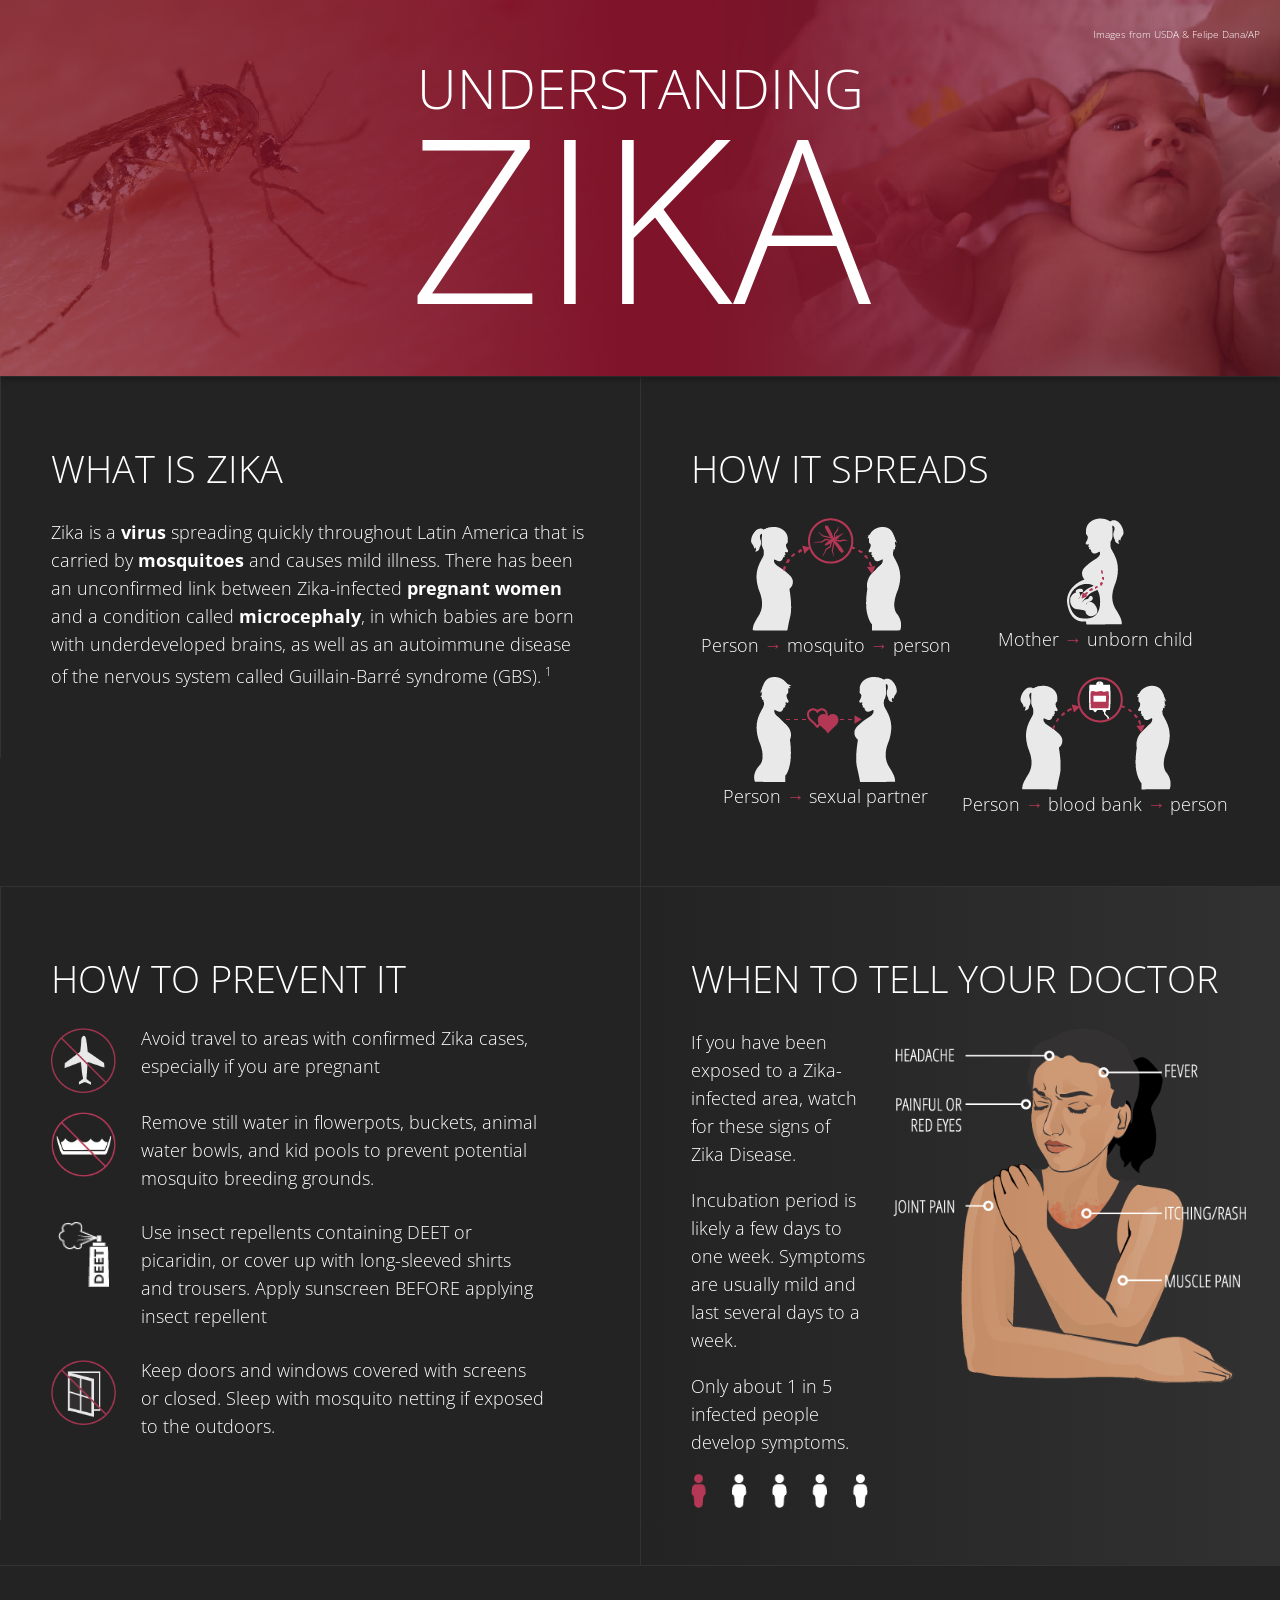
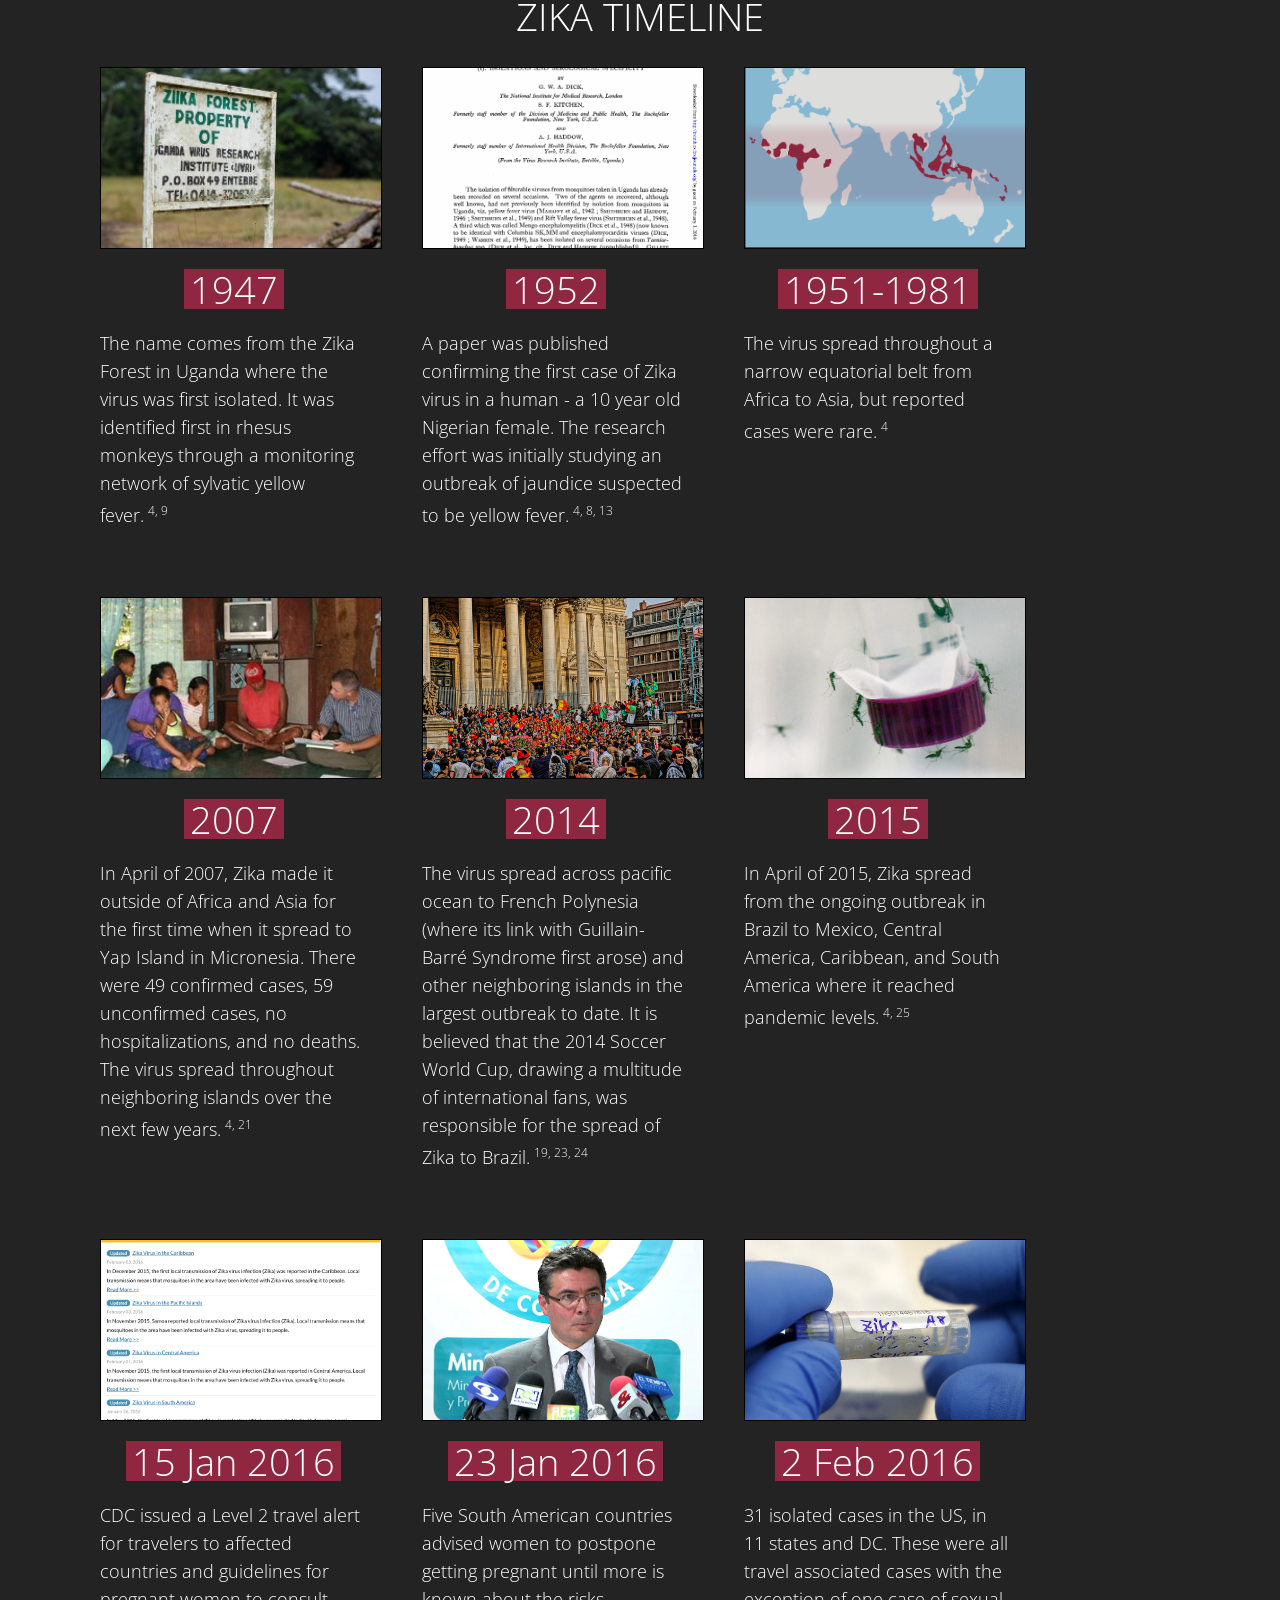
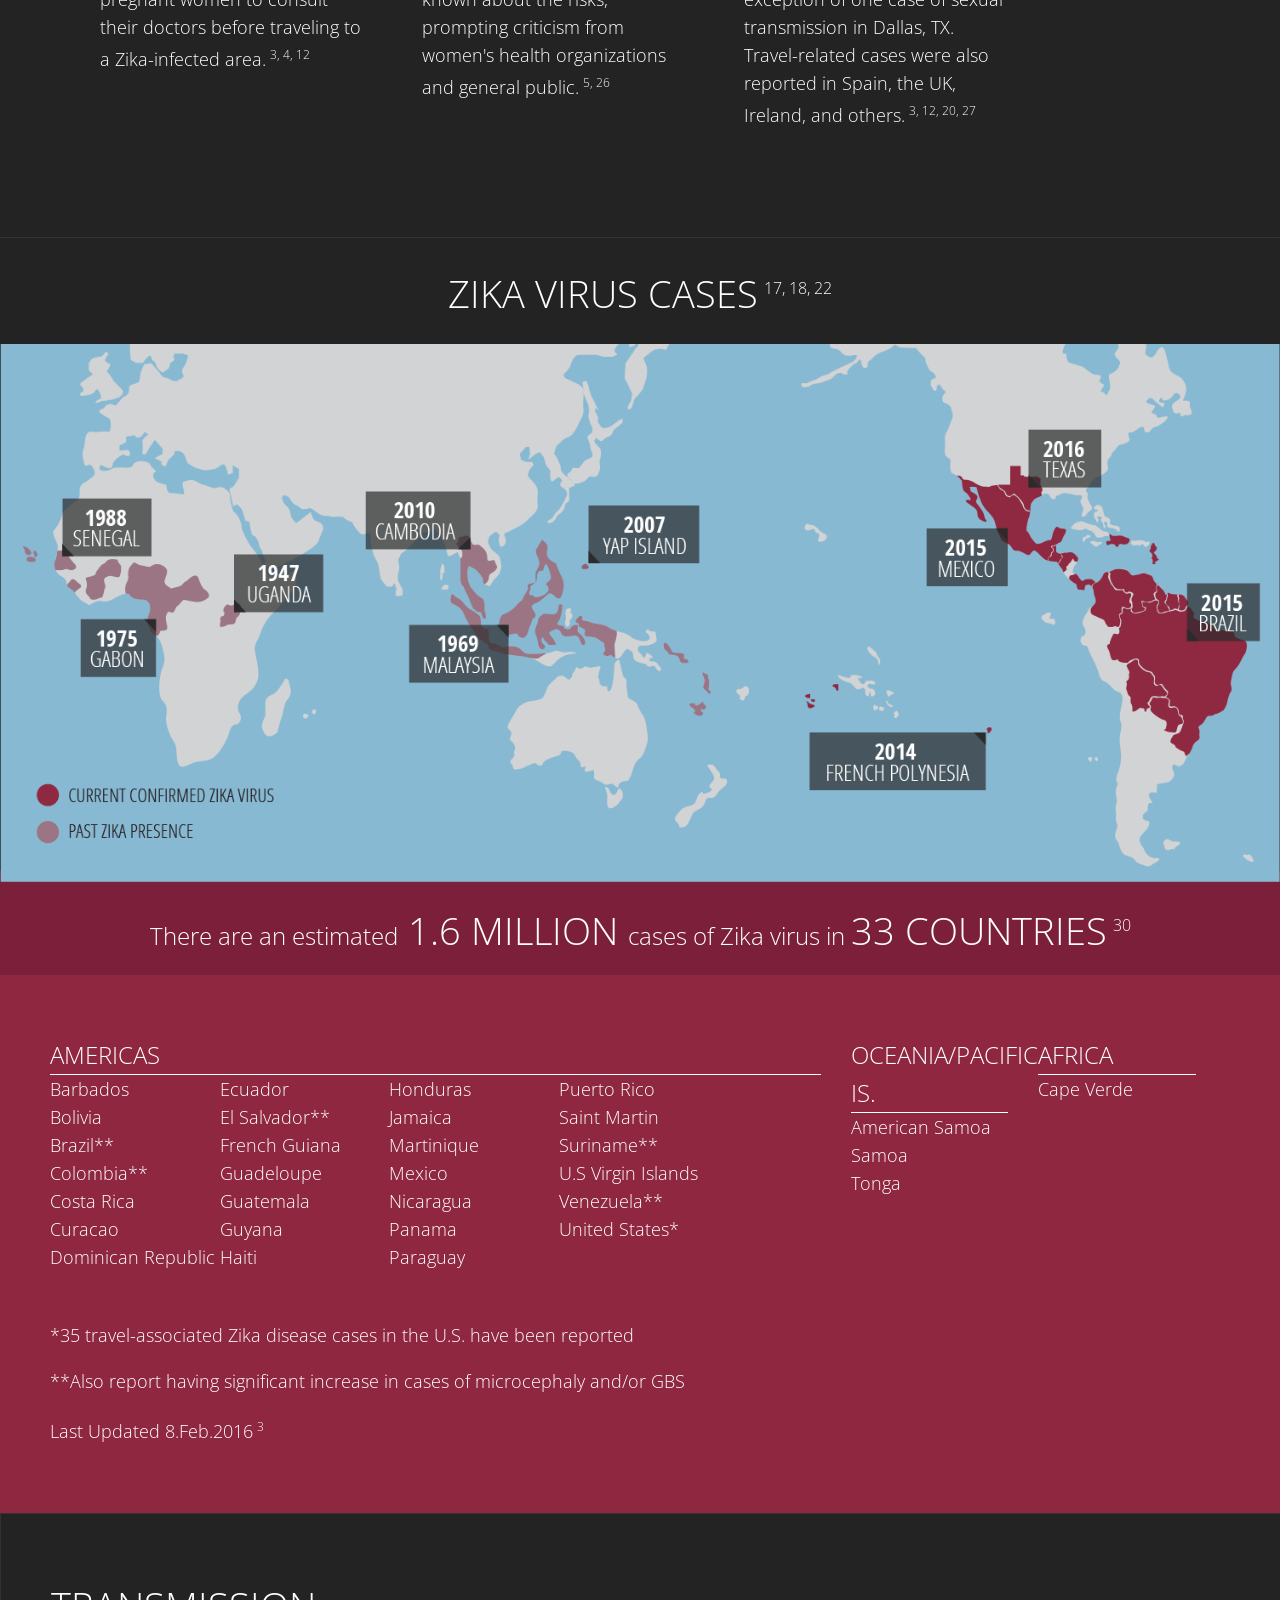
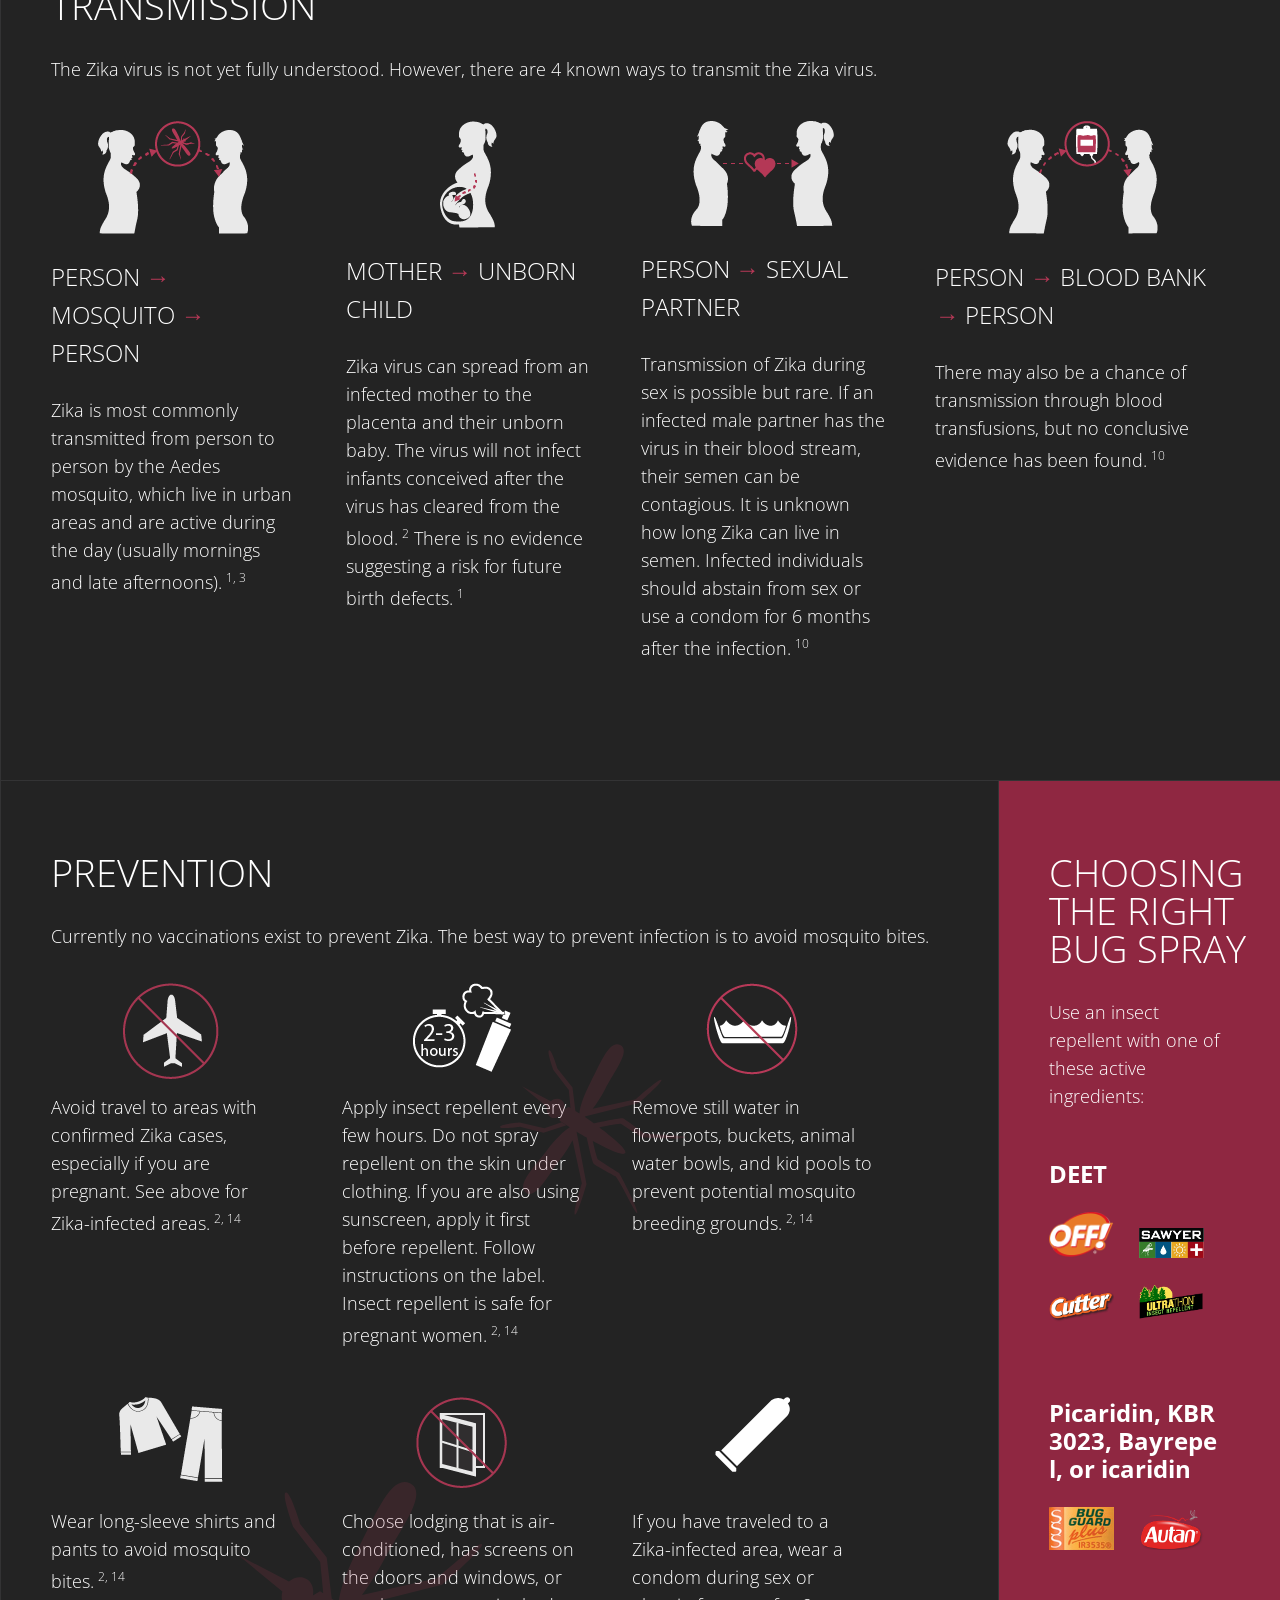
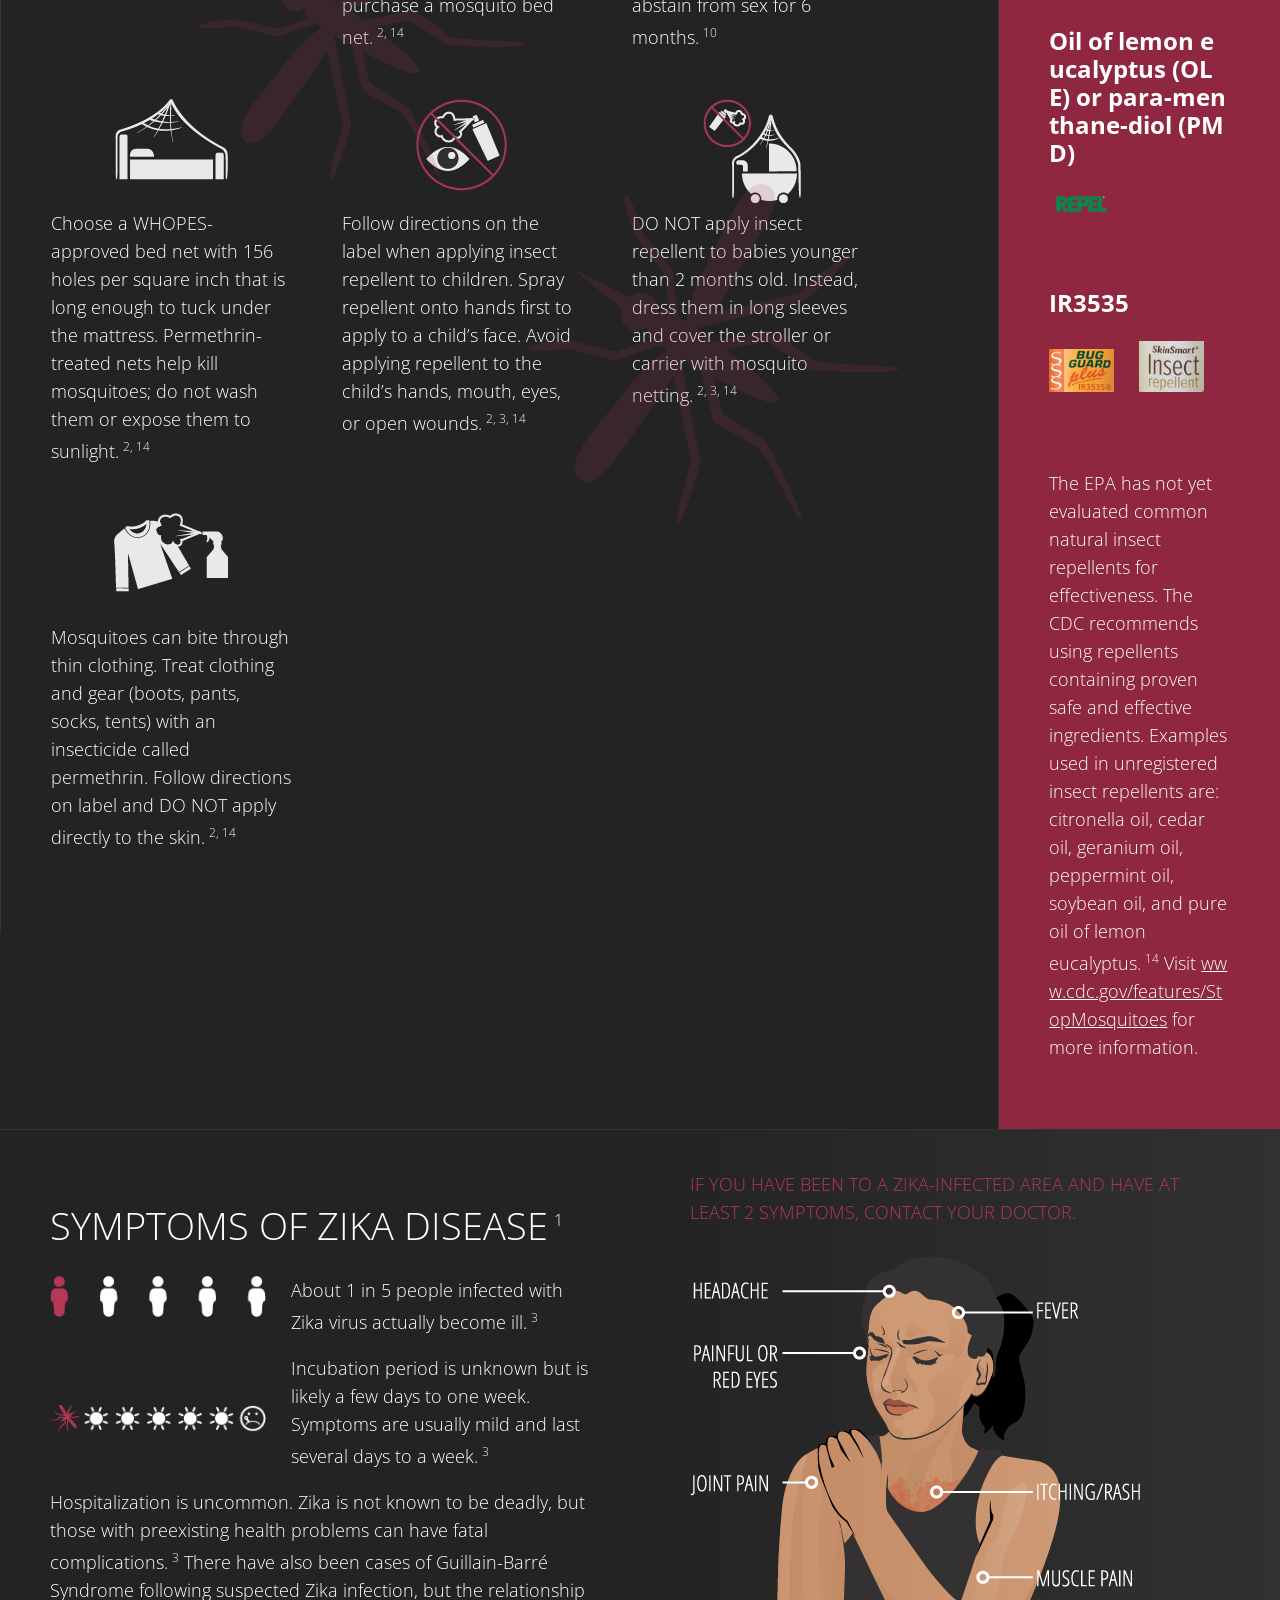
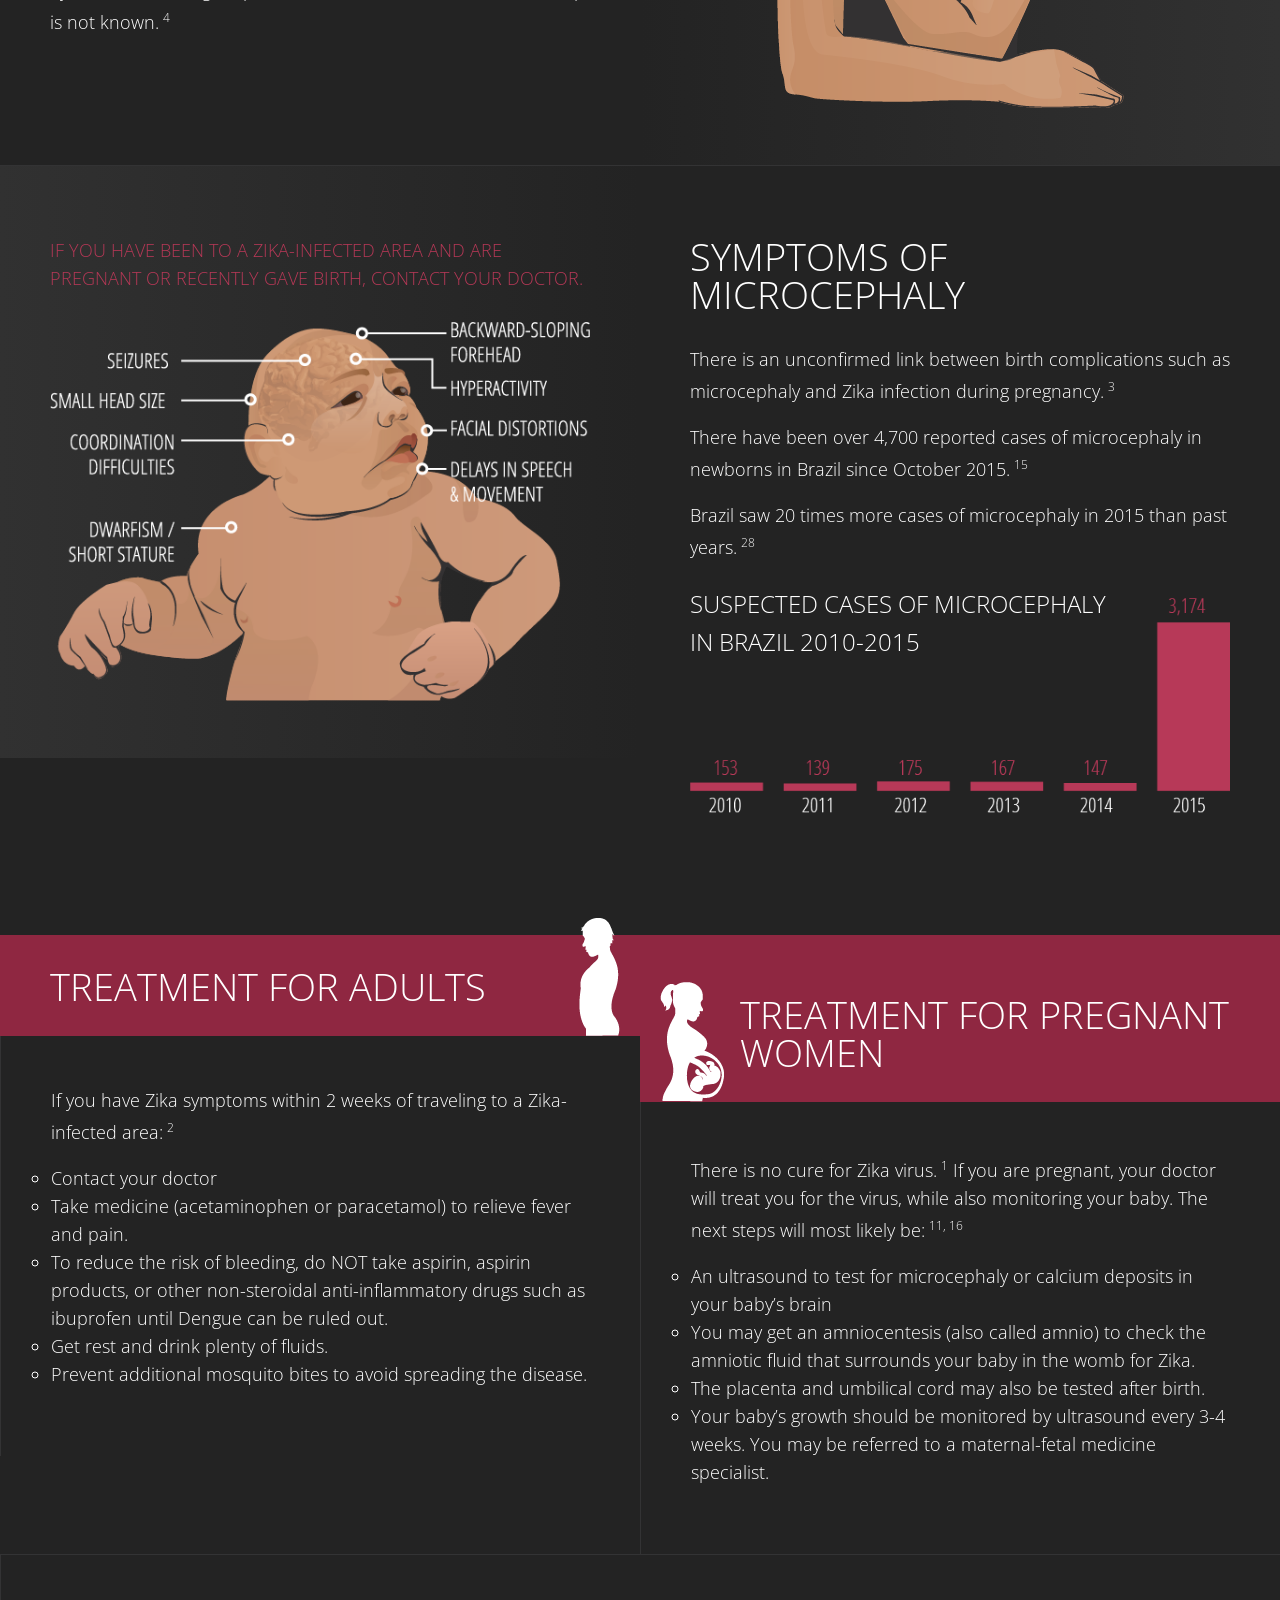
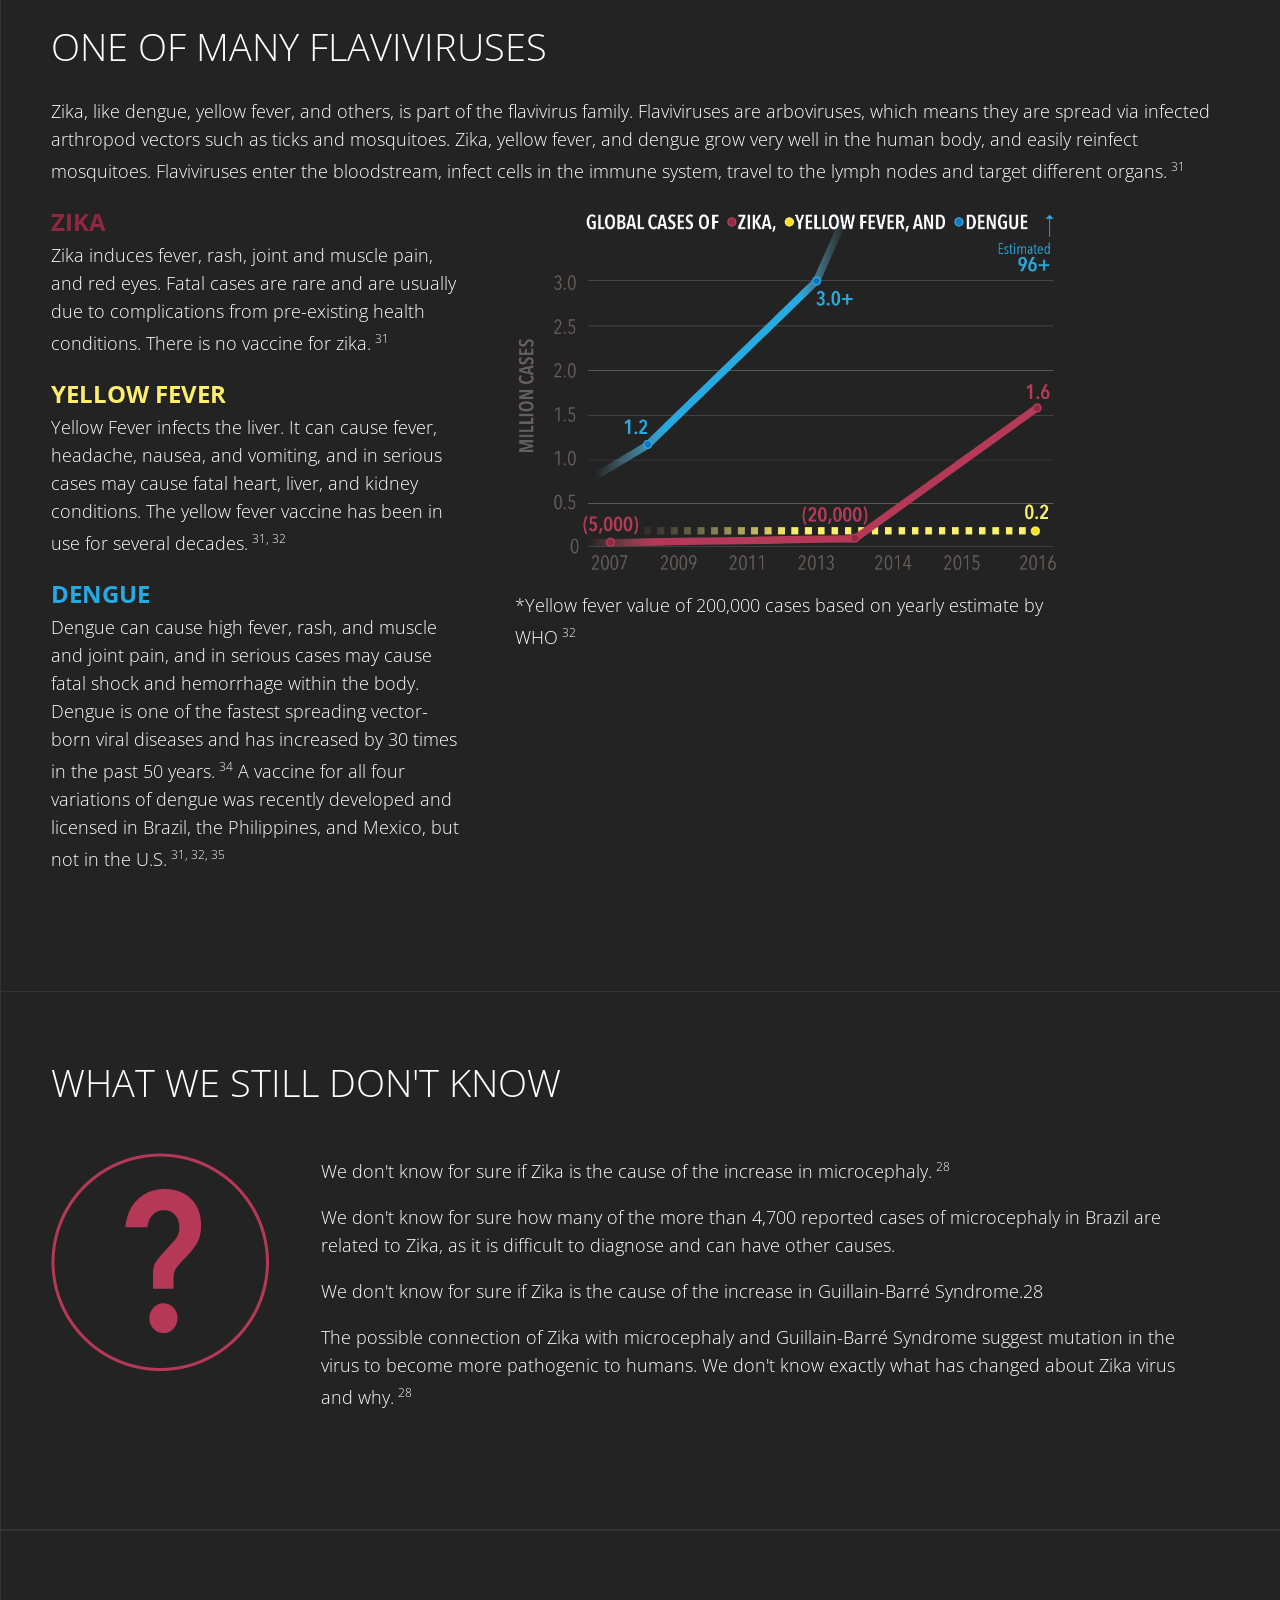
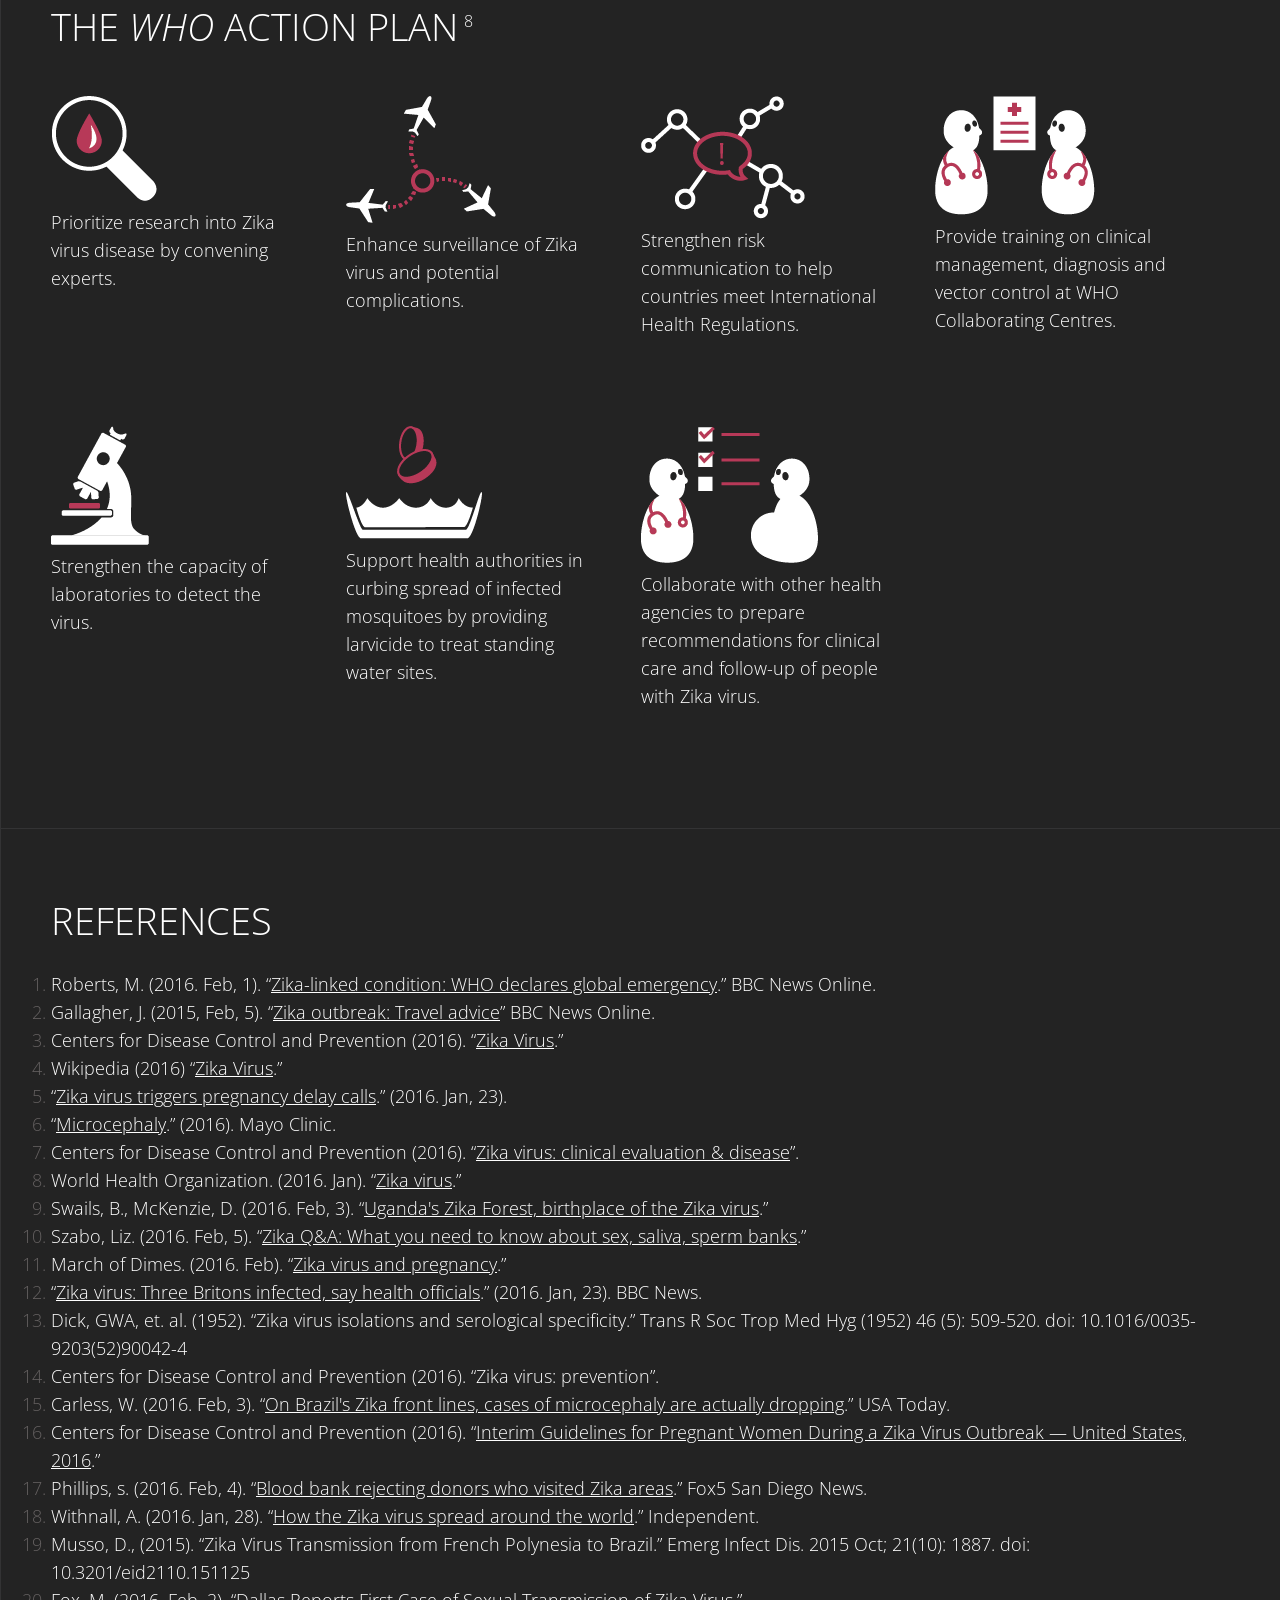
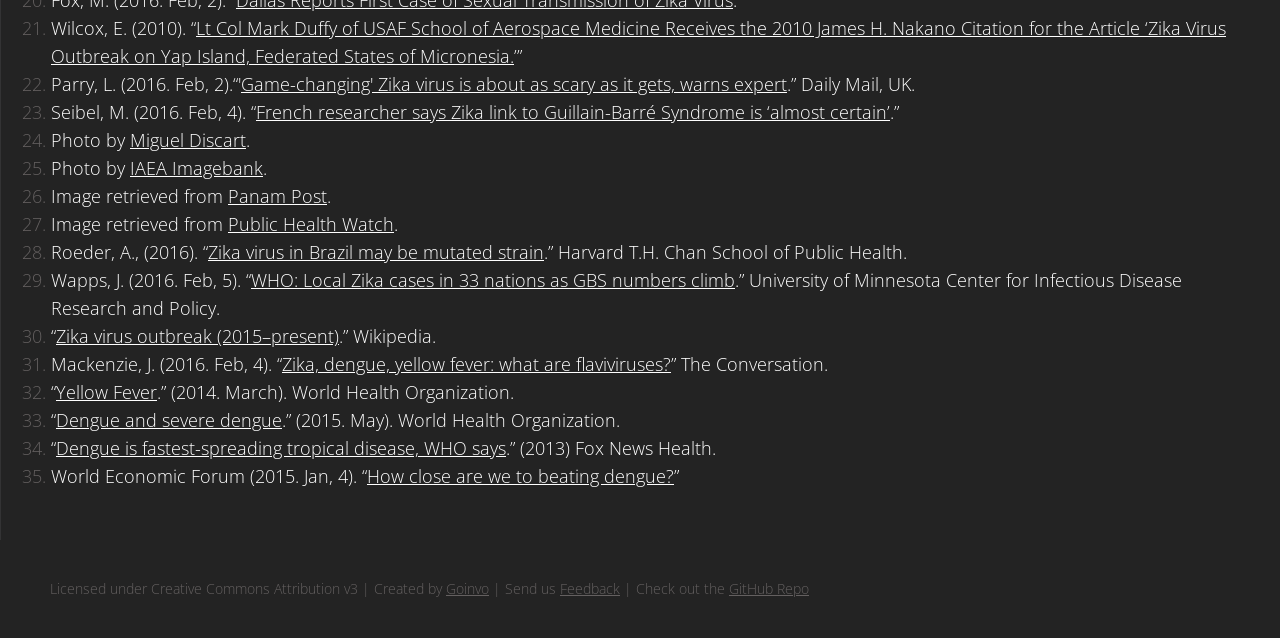
==== commit ac79cdad: "removed timeline slider" ====
--- a/index.html
+++ b/index.html
@@ -129,15 +129,8 @@
 				</div><!--end signs-->
 			</div> <!--end row 2 -->
 
-			<div class="row" id="timeline">
-				<div class="slider-header">
-					
-					<div class="timeline-arrow prev"><div class="arrow"></div></div>
-					<div class="timeline-arrow next"><div class="arrow"></div></div>
+			<div class="row" id="timeline">	
 					<h2>Zika Timeline</h2>
-				</div>
-				<div class="line"></div>
-				<div class="slider">
 					<ul>
 						<li>
 							<div class="timeline-image">
@@ -221,7 +214,6 @@
 							</div>
 						</li>
 					</ul>
-				</div>
 				
 			</div><!--end timeline row-->
 
@@ -685,13 +677,6 @@
 	</div><!--end container -->
 	<script src="./assets/js/jquery-1.11.3.min.js" type="text/javascript"></script>
 	<script src="./assets/js/main.js" type="text/javascript"></script>
-	<script src="./assets/js/vanilla-slider.js" type="text/javascript"></script>
-	<script>
-		var slider = new Slider('.slider', {
-			controlNext: '.next',
-			controlPrev: '.prev'
-		});
-	</script>
 	<script>
 	  (function(i,s,o,g,r,a,m){i['GoogleAnalyticsObject']=r;i[r]=i[r]||function(){
 	  (i[r].q=i[r].q||[]).push(arguments)},i[r].l=1*new Date();a=s.createElement(o),
--- a/assets/css/zika.css
+++ b/assets/css/zika.css
@@ -572,38 +572,8 @@
   overflow: hidden;
   position: relative;
   border-top: #333334 solid 1px; }
-  .row#timeline .slider-header {
-    margin-bottom: 5rem; }
   .row#timeline h2 {
     text-align: center; }
-  .row#timeline .timeline-arrow {
-    display: inline-block;
-    border-radius: 3rem;
-    height: 6rem;
-    width: 6rem;
-    margin-top: -1rem; }
-    .row#timeline .timeline-arrow.next {
-      right: 5rem;
-      position: absolute; }
-    .row#timeline .timeline-arrow.prev {
-      left: 5rem;
-      position: absolute; }
-    .row#timeline .timeline-arrow .arrow {
-      height: 3rem;
-      width: 1.5rem;
-      display: inline-block; }
-    .row#timeline .timeline-arrow.next .arrow {
-      background: url("../images/slider-arrow.png") no-repeat;
-      background-position: 20% 50%;
-      padding: 1.5rem;
-      transform: rotate(180deg); }
-    .row#timeline .timeline-arrow.prev .arrow {
-      background: url("../images/slider-arrow.png") no-repeat;
-      background-position: 65% 50%;
-      padding: 1.5rem; }
-    .row#timeline .timeline-arrow:hover {
-      background: #8f2741;
-      cursor: pointer; }
   .row#timeline ul {
     list-style: none;
     padding: 0;
@@ -612,6 +582,7 @@
     .row#timeline ul li {
       display: inline-block;
       width: 26.7rem;
+      margin-bottom: 5rem;
       vertical-align: top;
       margin-left: 5rem; }
       .row#timeline ul li span.year {
@@ -623,10 +594,7 @@
         background: #8f2741;
         z-index: 4;
         display: table;
-        margin-left: auto;
-        margin-right: auto;
-        margin-top: 2rem;
-        margin-bottom: 2rem; }
+        margin: 2rem auto 2rem auto; }
       .row#timeline ul li .timeline-image {
         height: 18rem;
         width: 28rem;
@@ -635,21 +603,6 @@
           height: 18rem;
           width: 28rem;
           object-fit: cover; }
-  .row#timeline .slider {
-    position: relative;
-    overflow: hidden;
-    margin-bottom: 100px; }
-    .row#timeline .slider ul {
-      list-style: outside none;
-      padding: 0;
-      margin: 0;
-      width: 10000%;
-      position: relative;
-      top: 0;
-      right: 0;
-      transition: all 0.6s ease; }
-      .row#timeline .slider ul li {
-        float: left; }
   .row#timeline .line {
     height: 1.2rem;
     width: 100%;
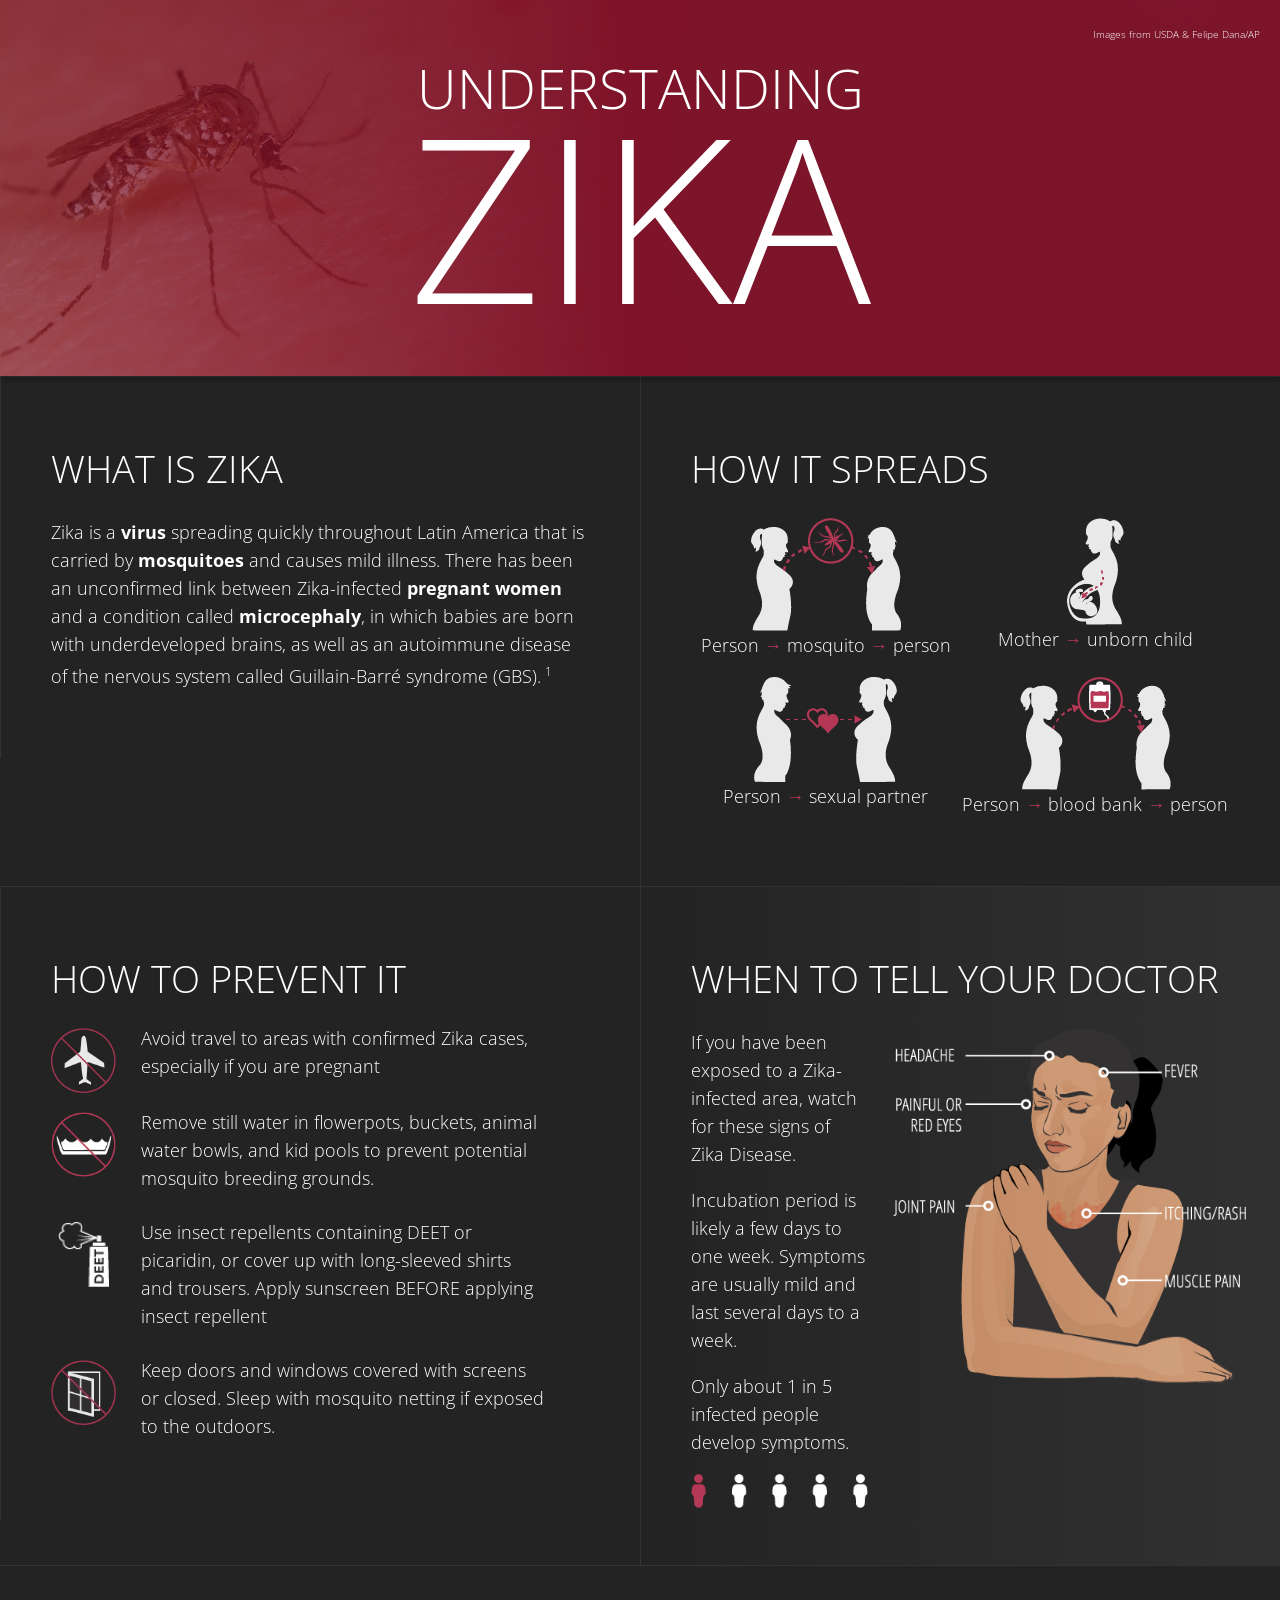
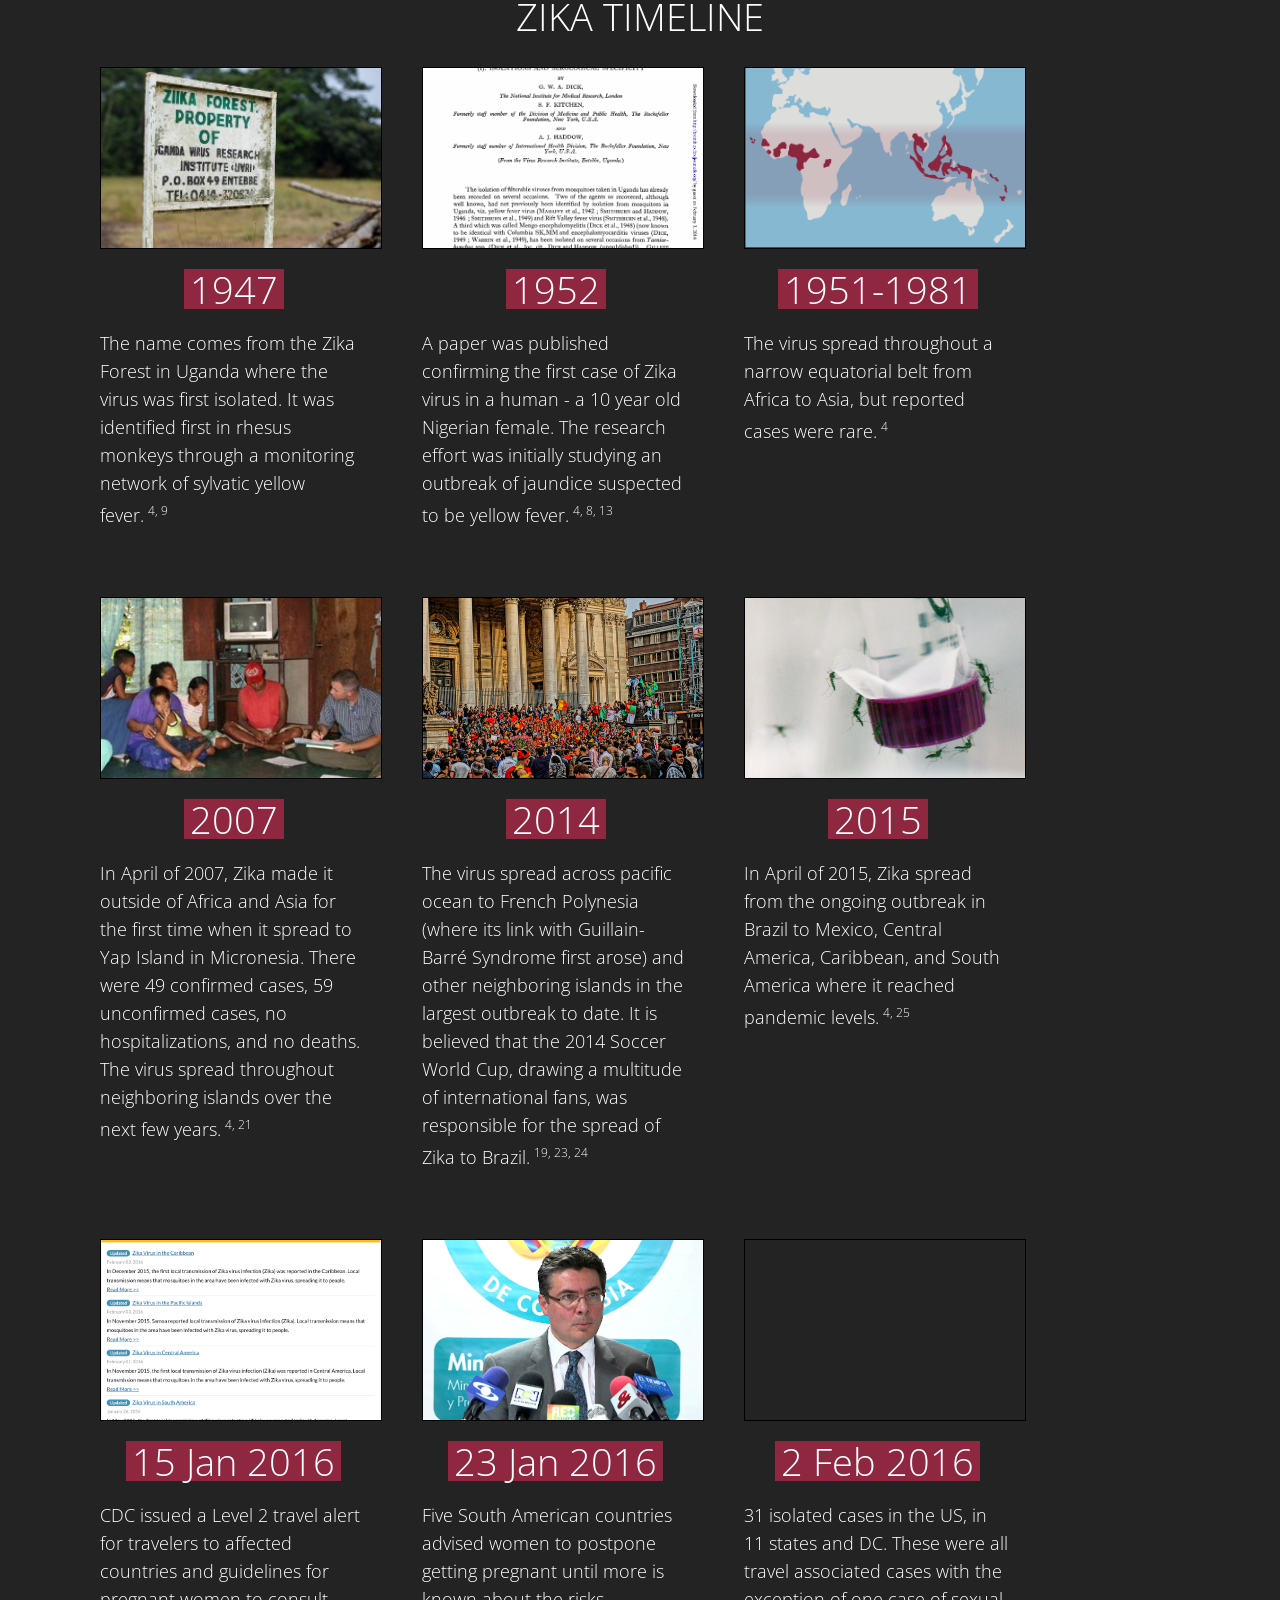
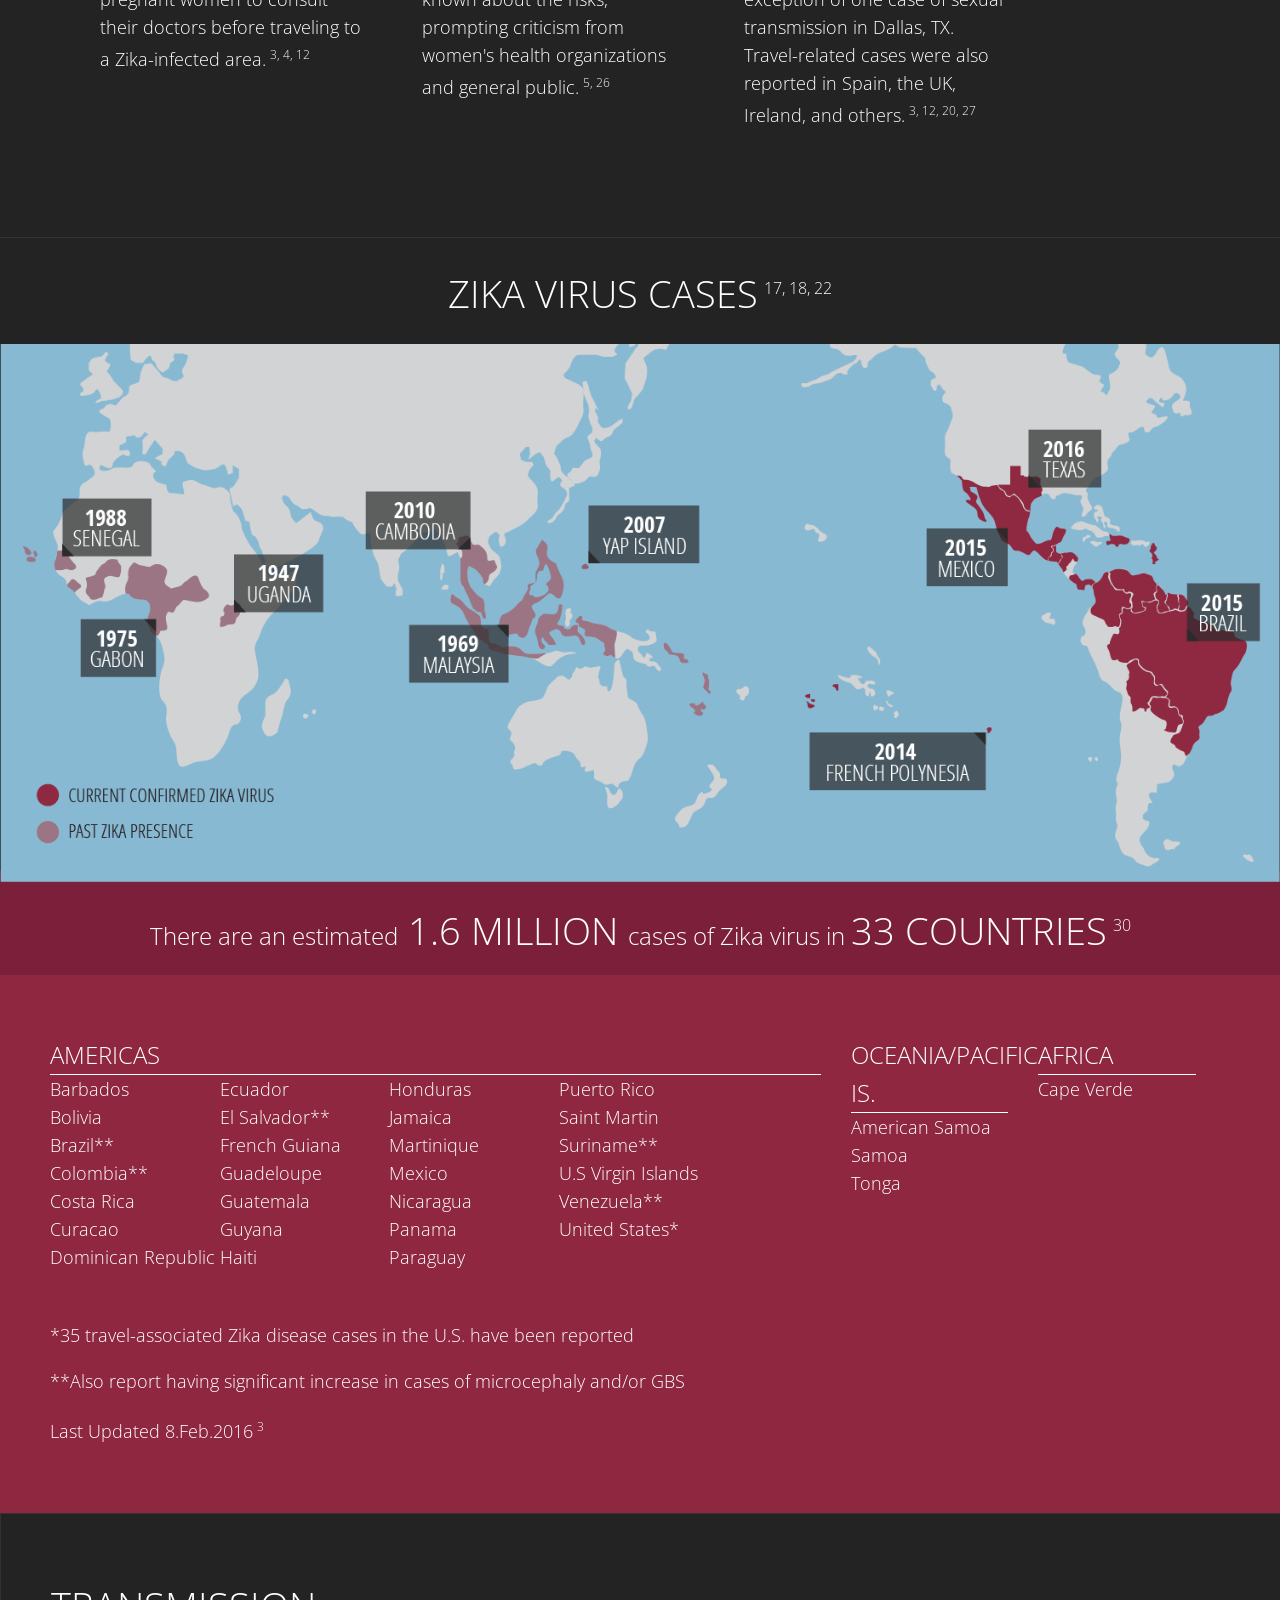
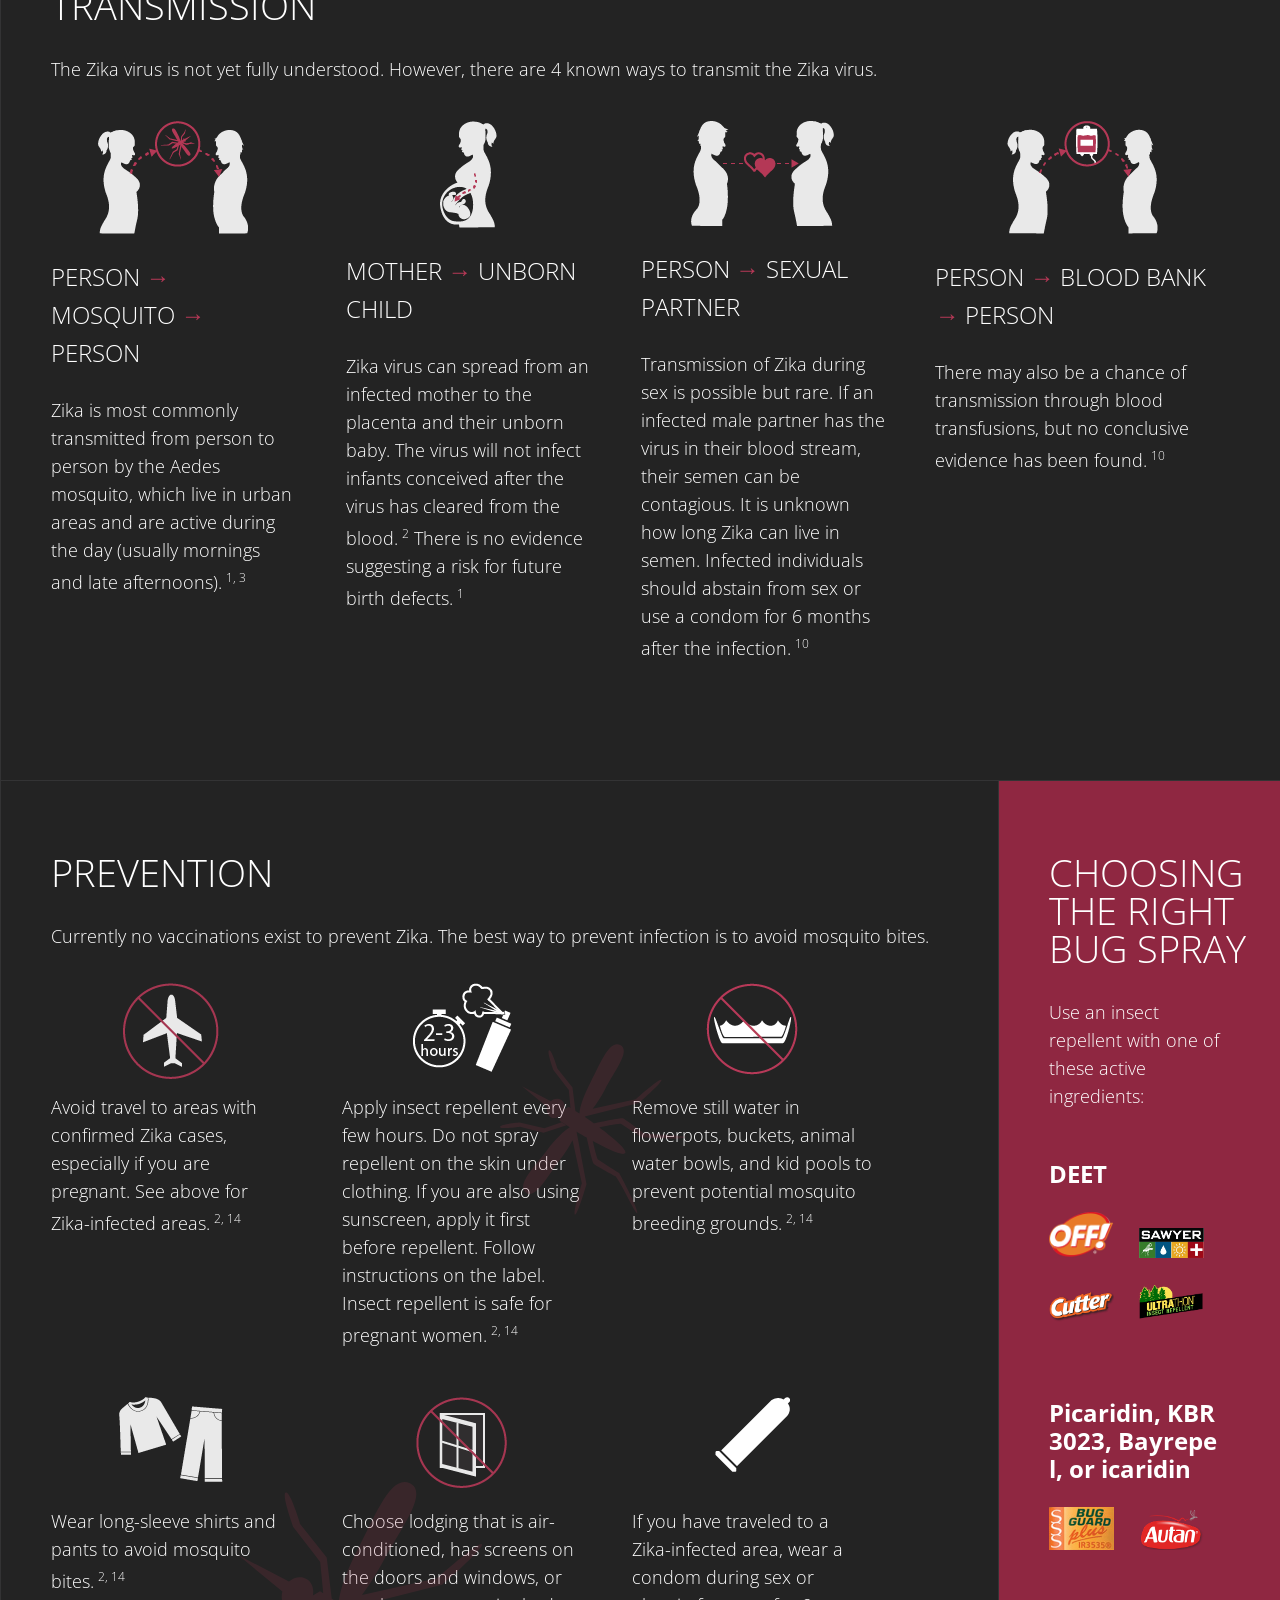
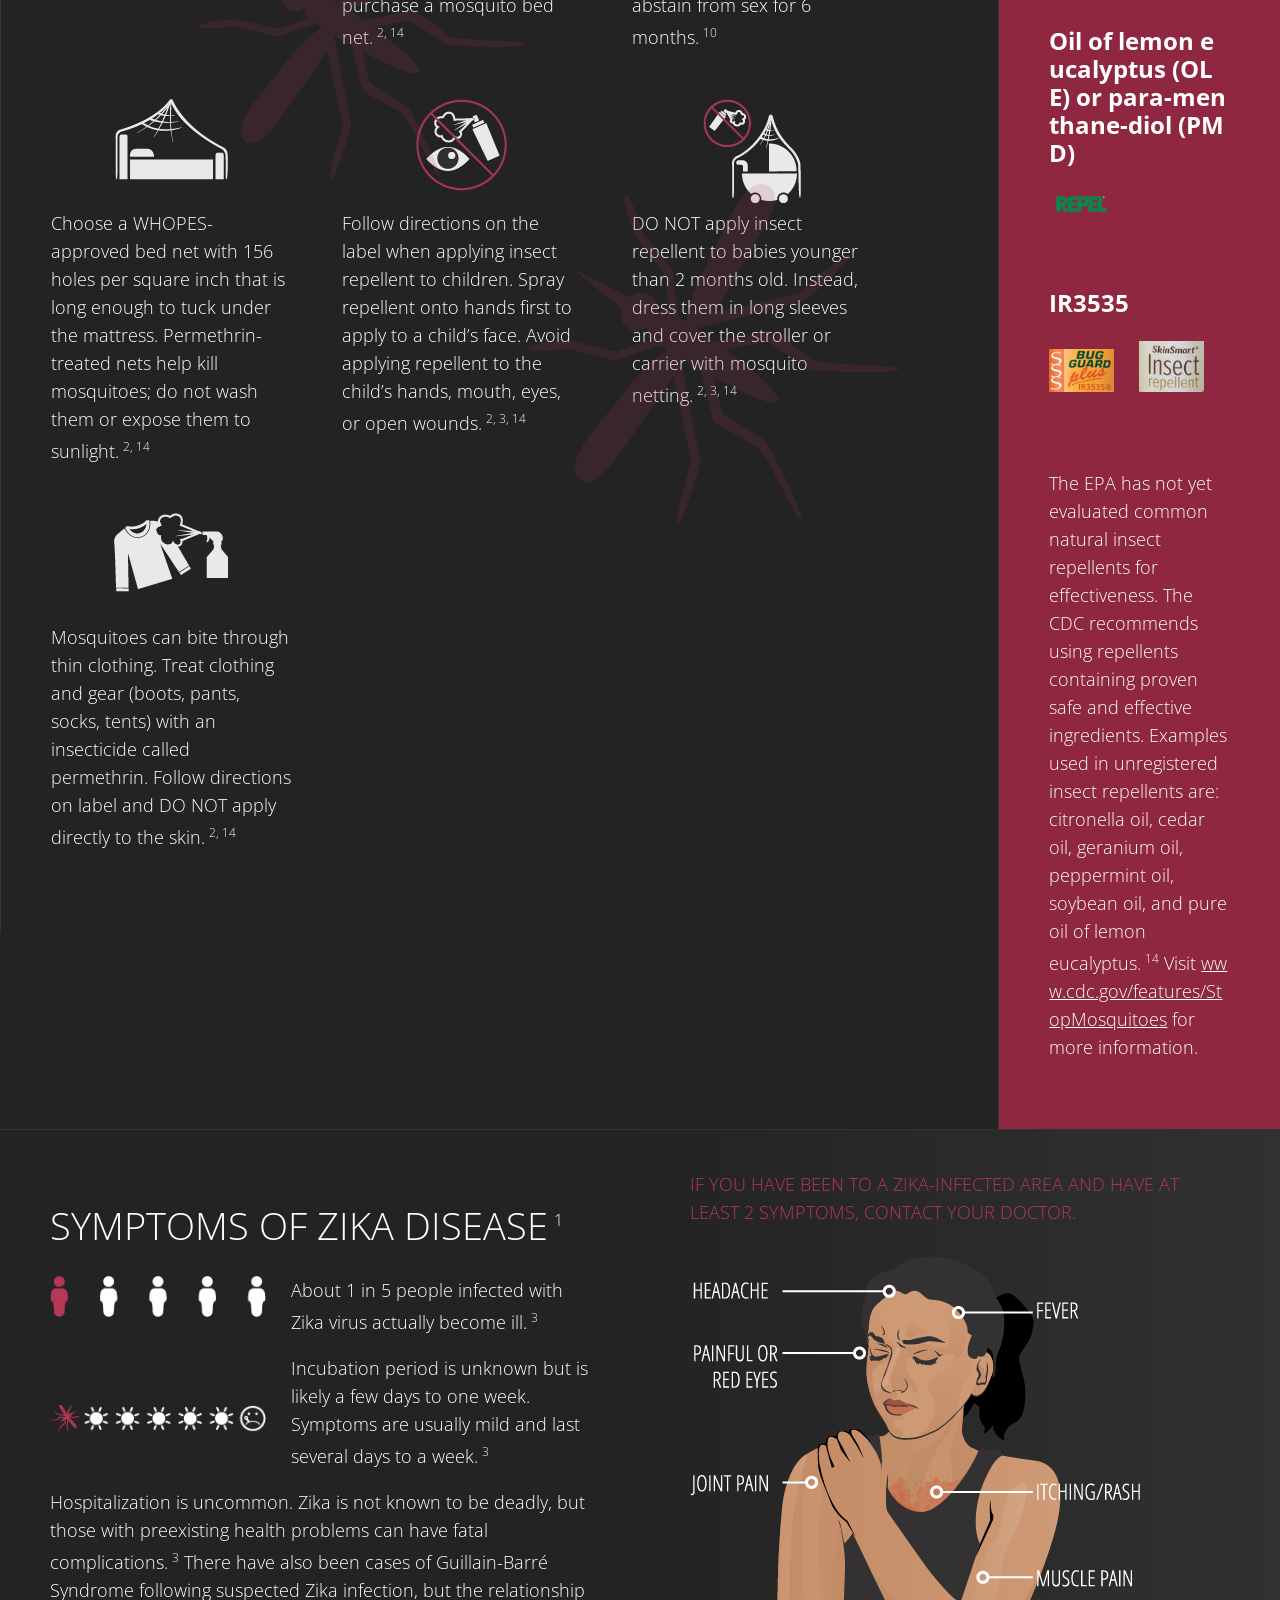
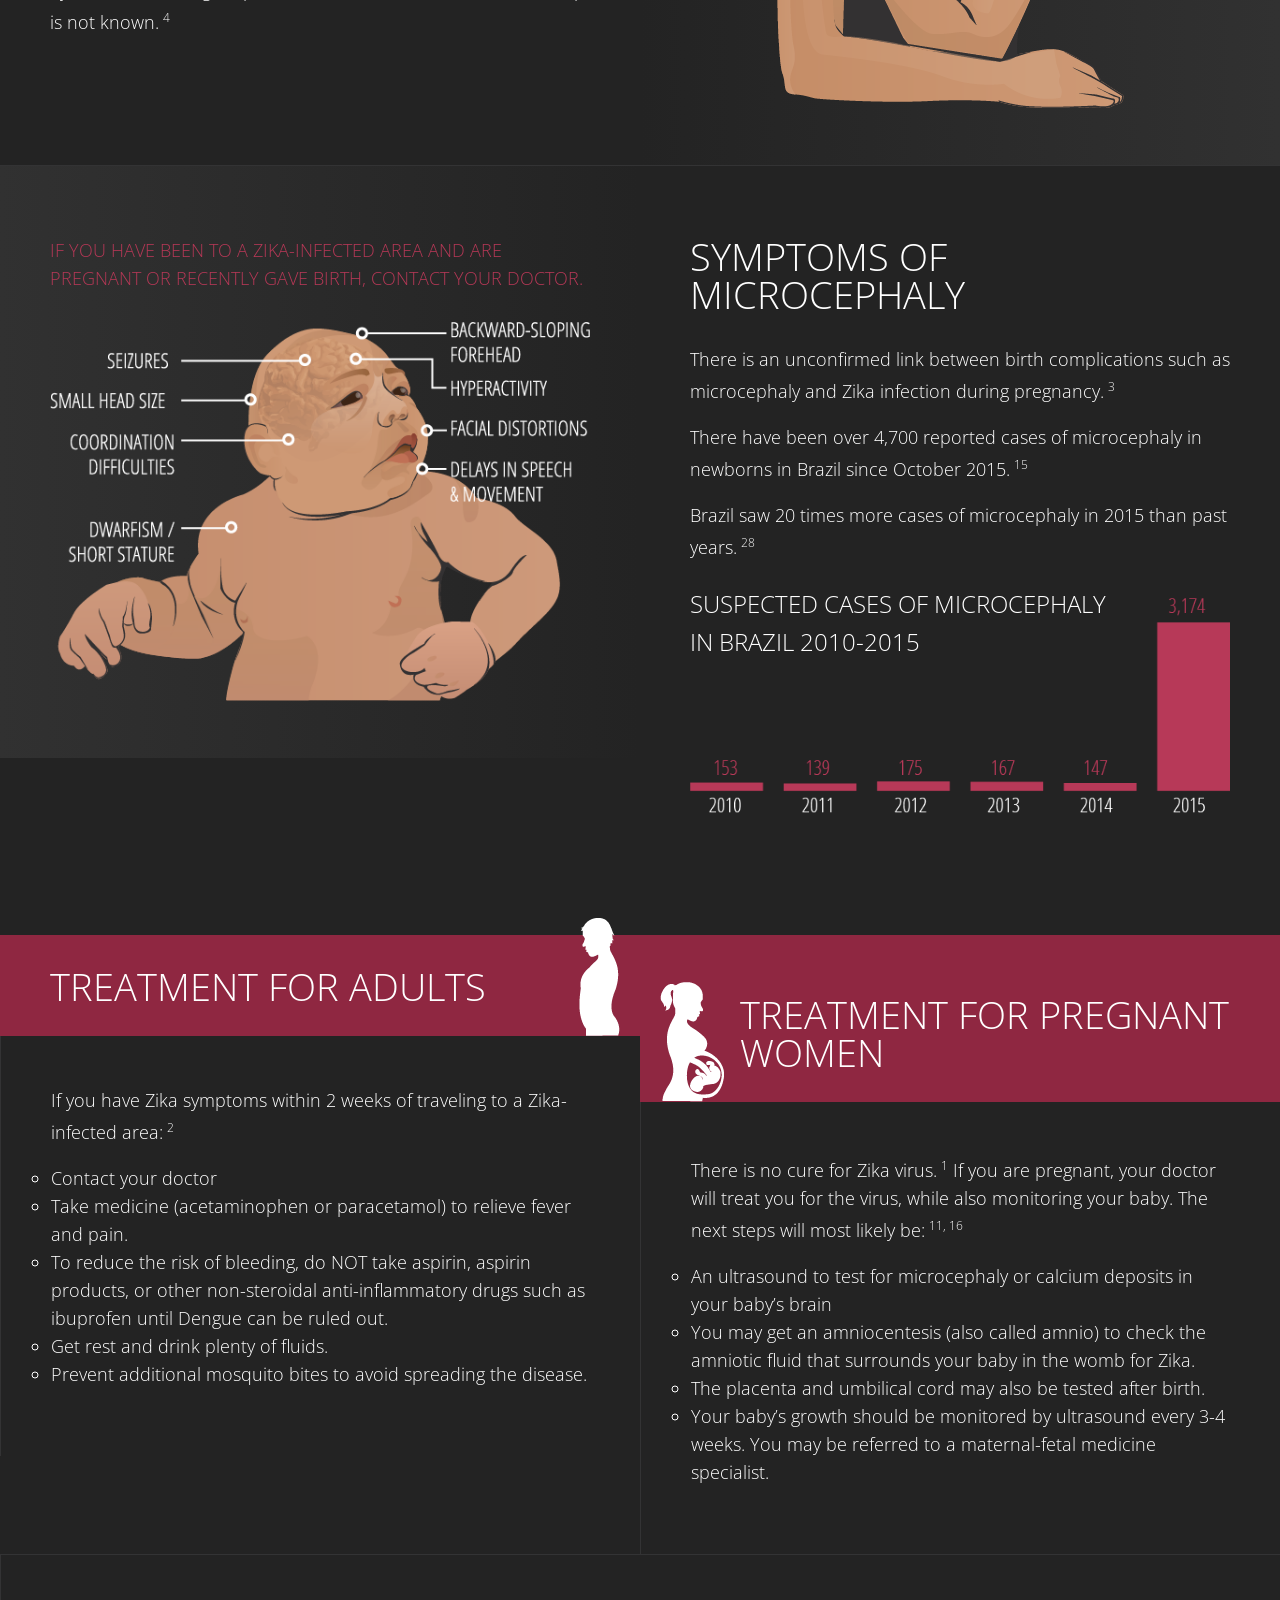
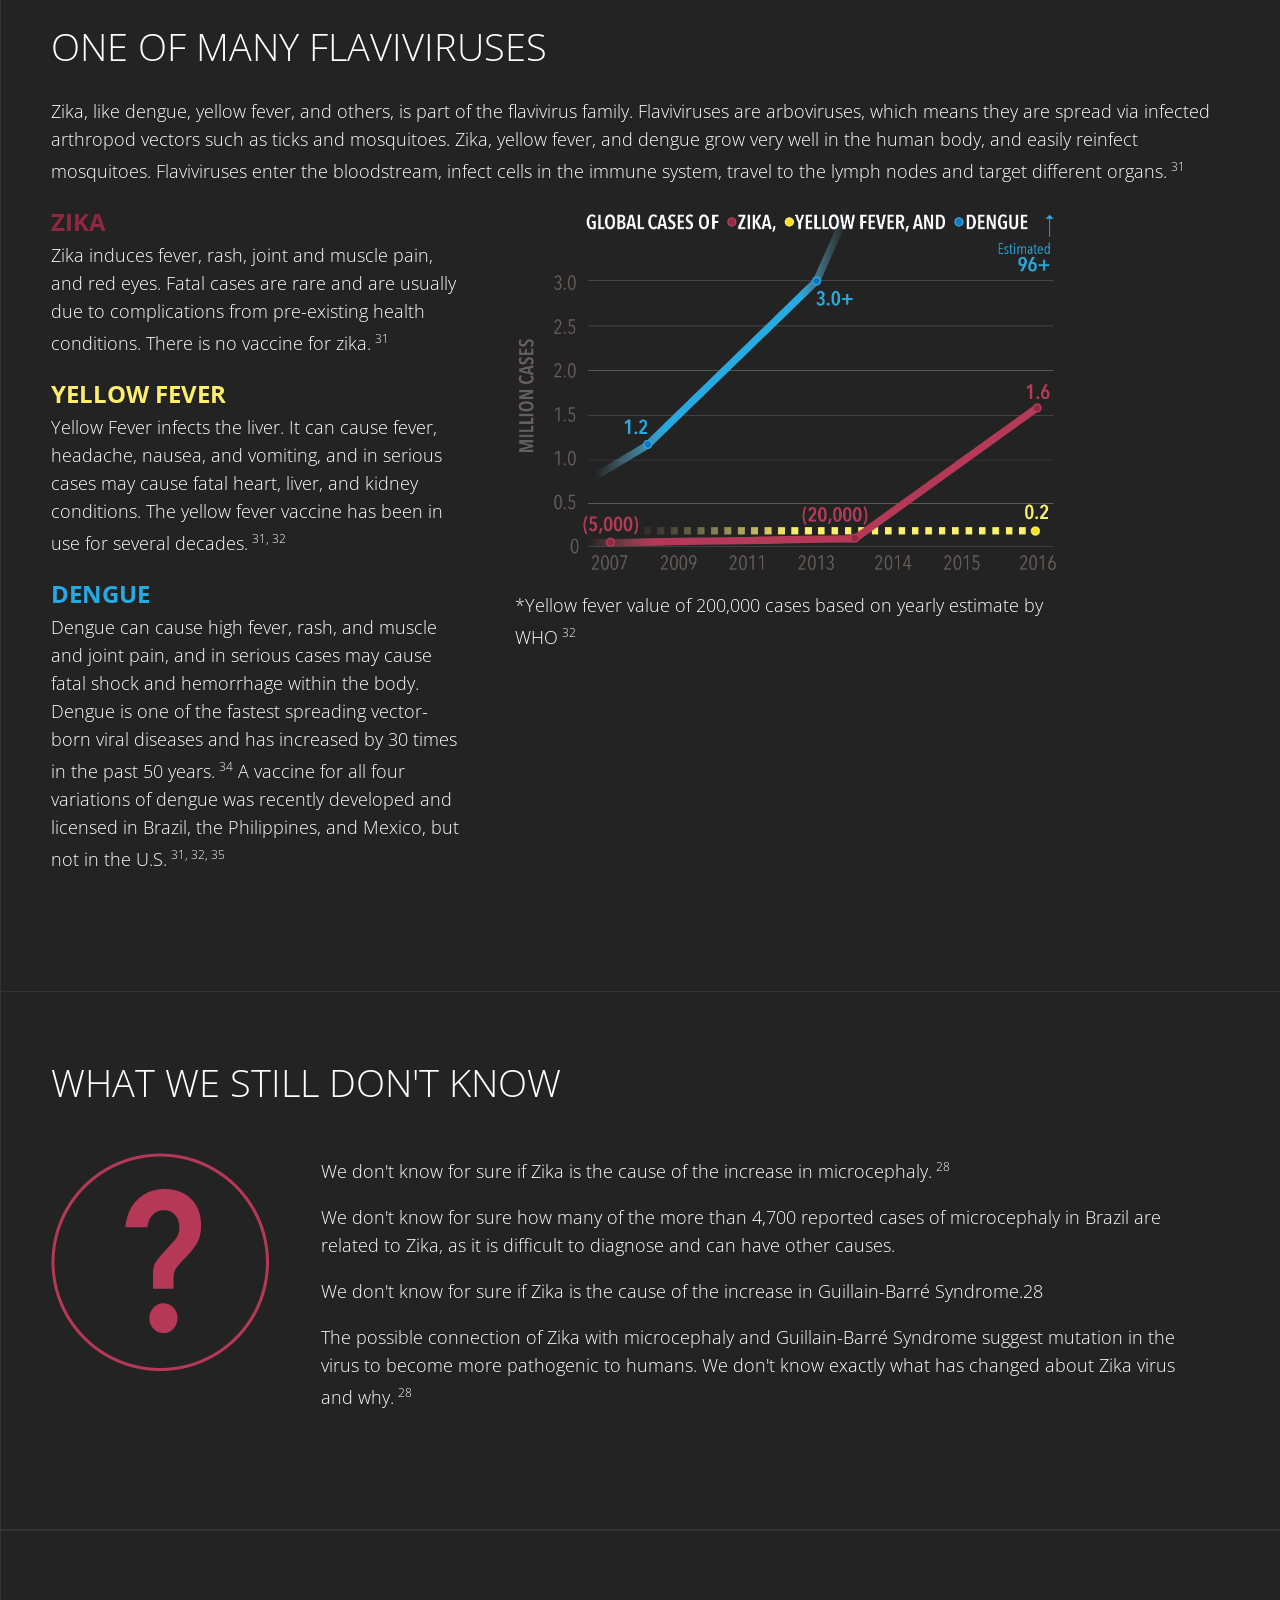
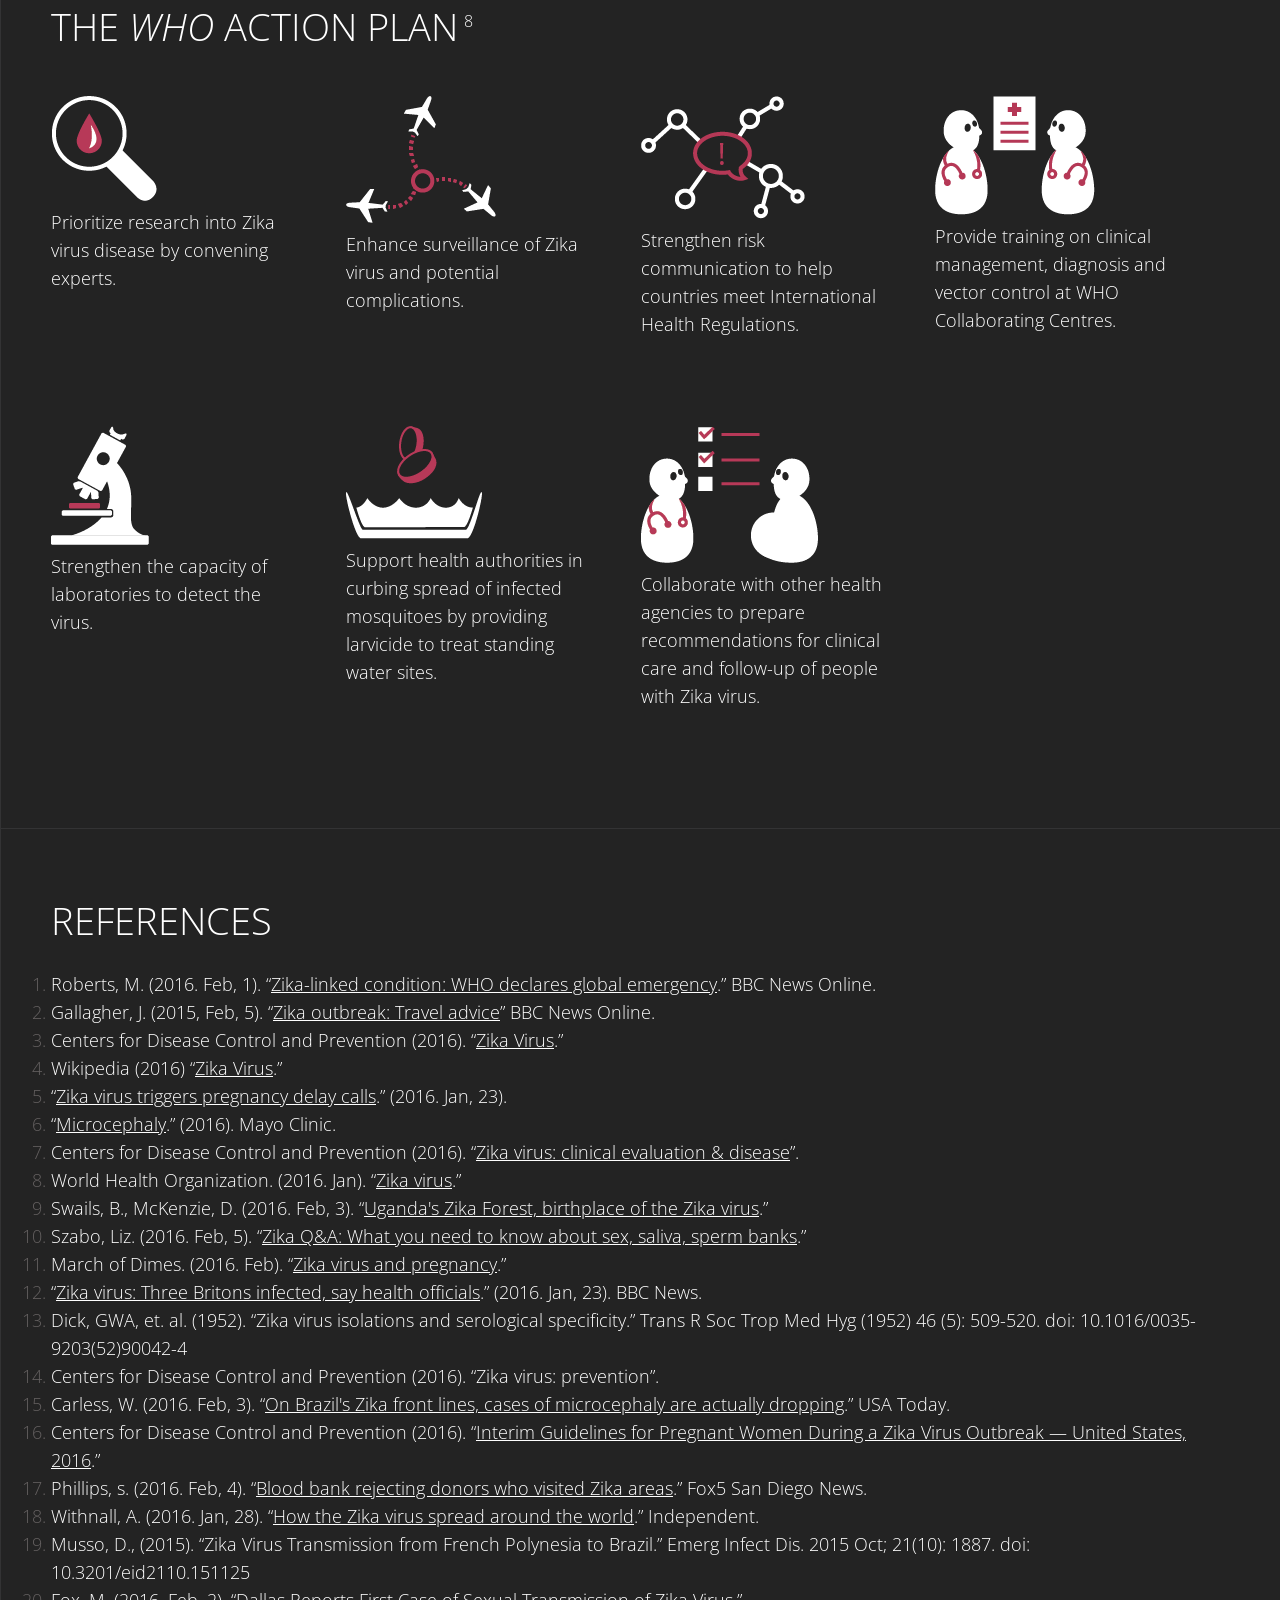
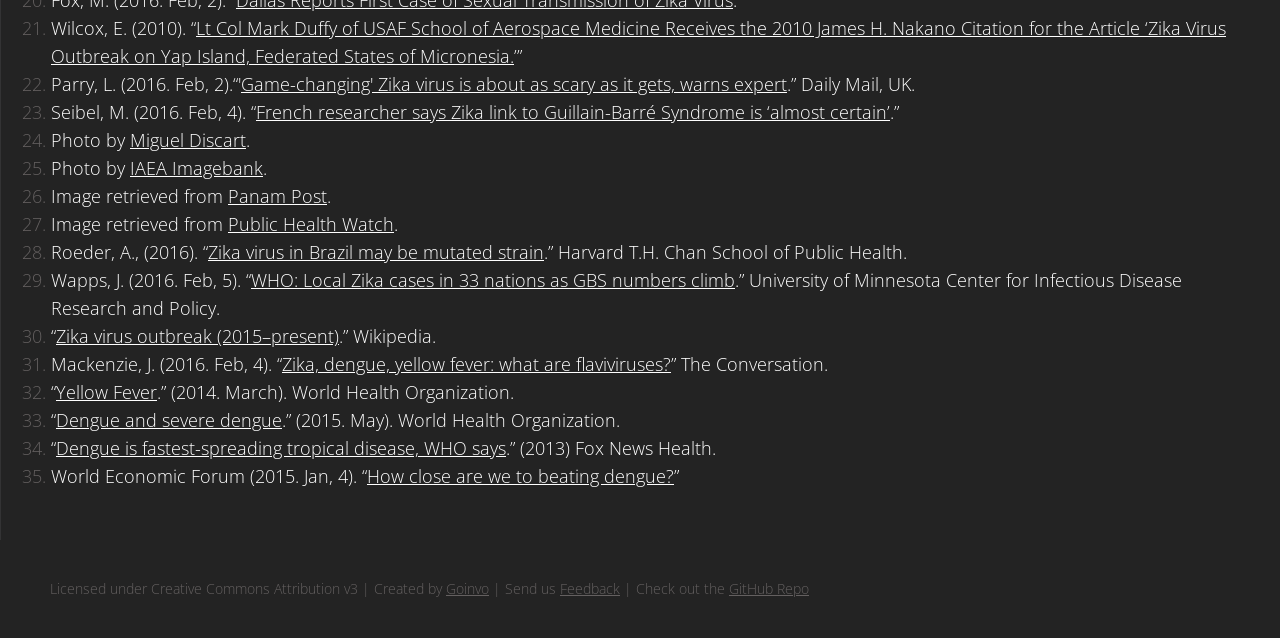
==== commit 0eaaf526: "Revise images." ====
--- a/index.html
+++ b/index.html
@@ -3,7 +3,8 @@
 <head>
 	<meta http-equiv="Content-Type" content="text/html; charset=UTF-8"> 
 	<title>Understanding Zika</title>
-	<meta name="description" content="A visual guide to the Zika virus.">
+	<meta name="description" content="A visual guide to understanding the Zika virus.">
+	<meta name="keywords" content="zika,virus,flavivirus,understanding zika virus,mosquito,mosquito-borne">
 	<meta name="author" content="Involution Studios">
 
 	<meta name="twitter:card" content="summary_large_image">
@@ -34,6 +35,7 @@
 					<li><a href="#zika-symptoms">Symptoms</a></li>
 					<li><a href="#treatments">Treatment</a></li>
 					<li><a href="#action-plan">Action Plan</a></li>
+					<li><a href="./understanding_zika.pdf" target="blank">Download</a></li>
 					<li><a href="mailto:zika@goinvo.com?subject=Feedback for Understanding Zika">Feedback</a></li>
 				</ul>
 			</div>
@@ -206,7 +208,7 @@
 						</li>
 						<li>
 							<div class="timeline-image">
-								<img src="./assets/images/2016-sexual-travel-cases.jpg" alt="zika test tube" class="scale-with-grid">
+								<!-- <img src="" alt="" class="scale-with-grid"> -->
 							</div>
 							<span class="year">2 Feb 2016</span>
 							<div class="description">
--- a/assets/css/zika.css
+++ b/assets/css/zika.css
@@ -120,9 +120,6 @@
   margin: 0 auto;
   padding: 0;
   box-sizing: border-box; }
-  @media (max-width: 760px) {
-    .container {
-      width: 100%; } }
 
 .column, .columns {
   width: 100%;
@@ -227,9 +224,6 @@
   z-index: 15;
   opacity: 0;
   transition: opacity .5s; }
-  @media (max-width: 760px) {
-    nav {
-      width: 100%; } }
   nav.scrolled {
     opacity: 1;
     transition: opacity .5s; }
@@ -243,6 +237,9 @@
     color: #fff;
     font-size: 1.8rem;
     position: relative; }
+    @media (max-width: 1240px) {
+      nav .menu {
+        font-size: 1.4rem; } }
     @media (max-width: 960px) {
       nav .menu {
         z-index: 6; } }
@@ -264,6 +261,10 @@
         padding: 2.1rem 1.5rem 2.1rem 1.5rem;
         line-height: 2.2rem;
         box-sizing: border-box; }
+        @media (max-width: 1240px) {
+          nav .menu ul li {
+            padding-left: 1rem;
+            padding-right: 1rem; } }
         nav .menu ul li#page-title, nav .menu ul li#expand {
           display: inline-block; }
         nav .menu ul li#page-title {
